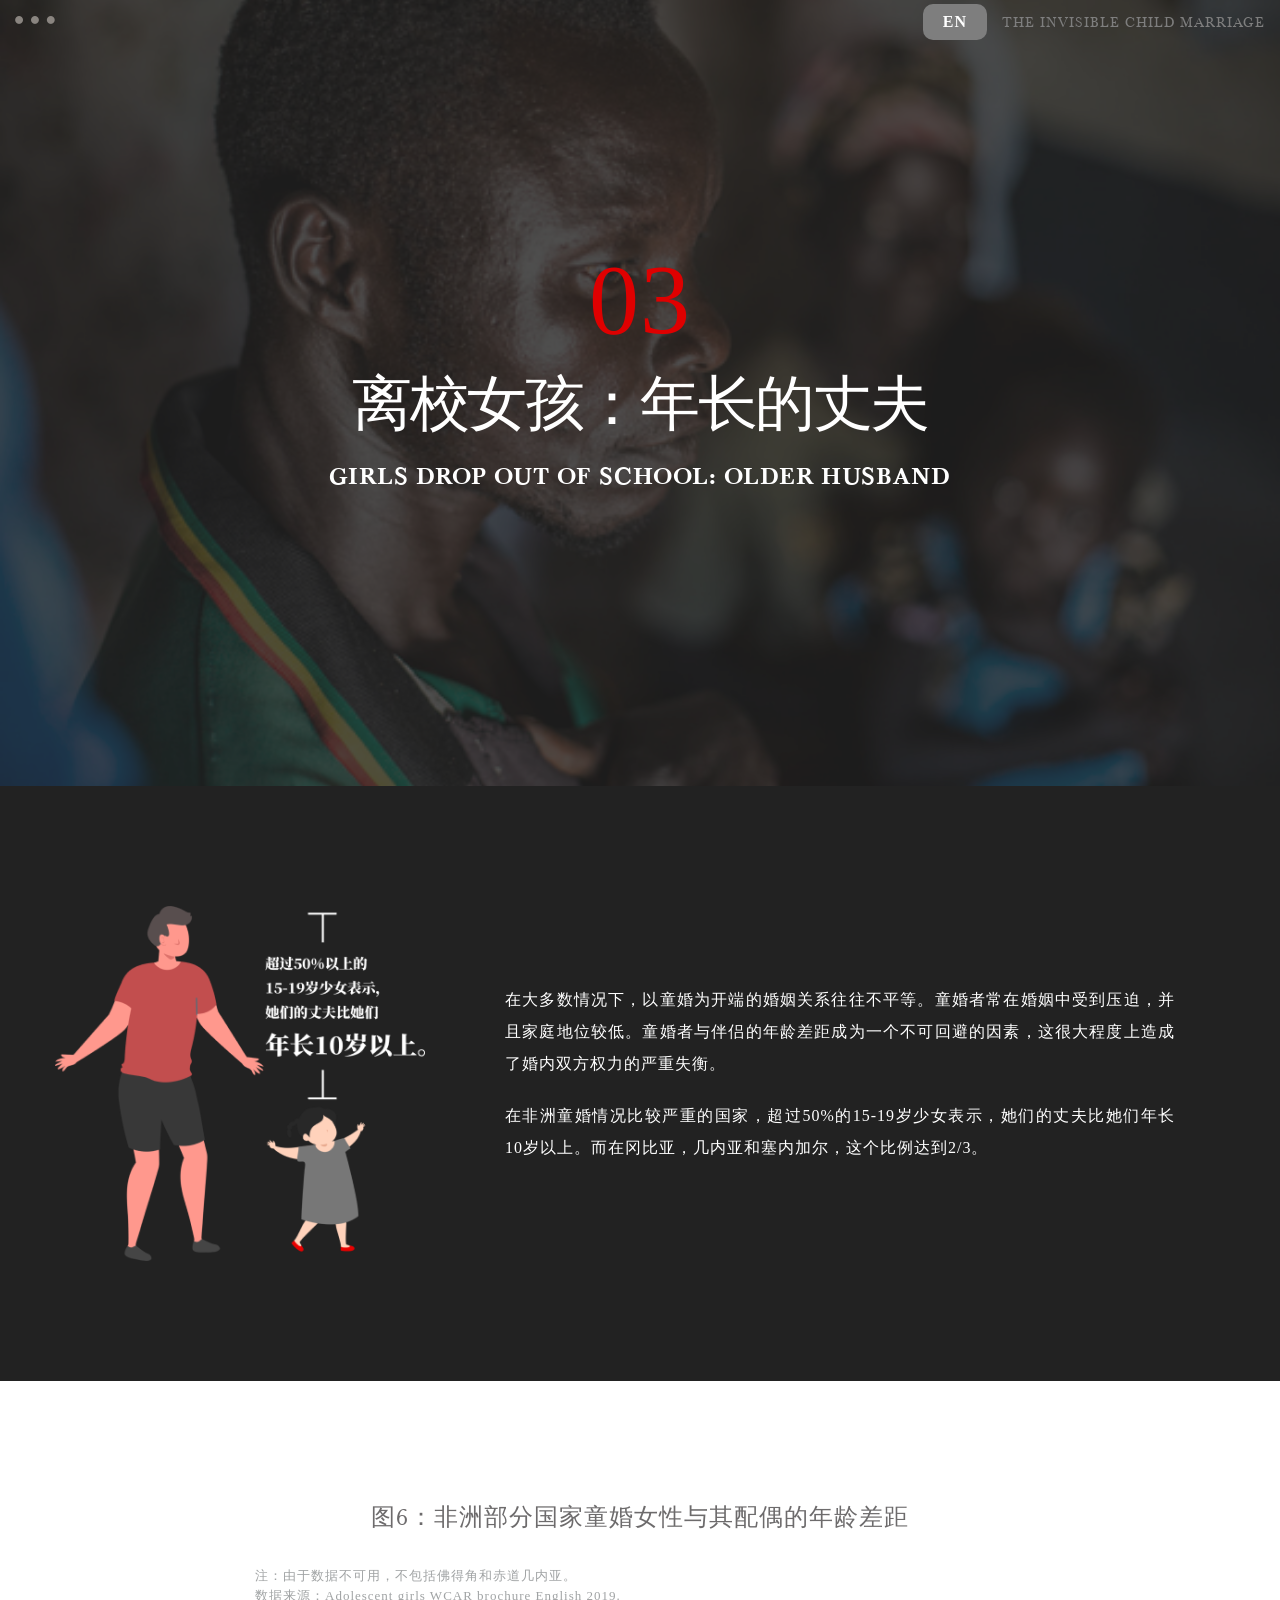
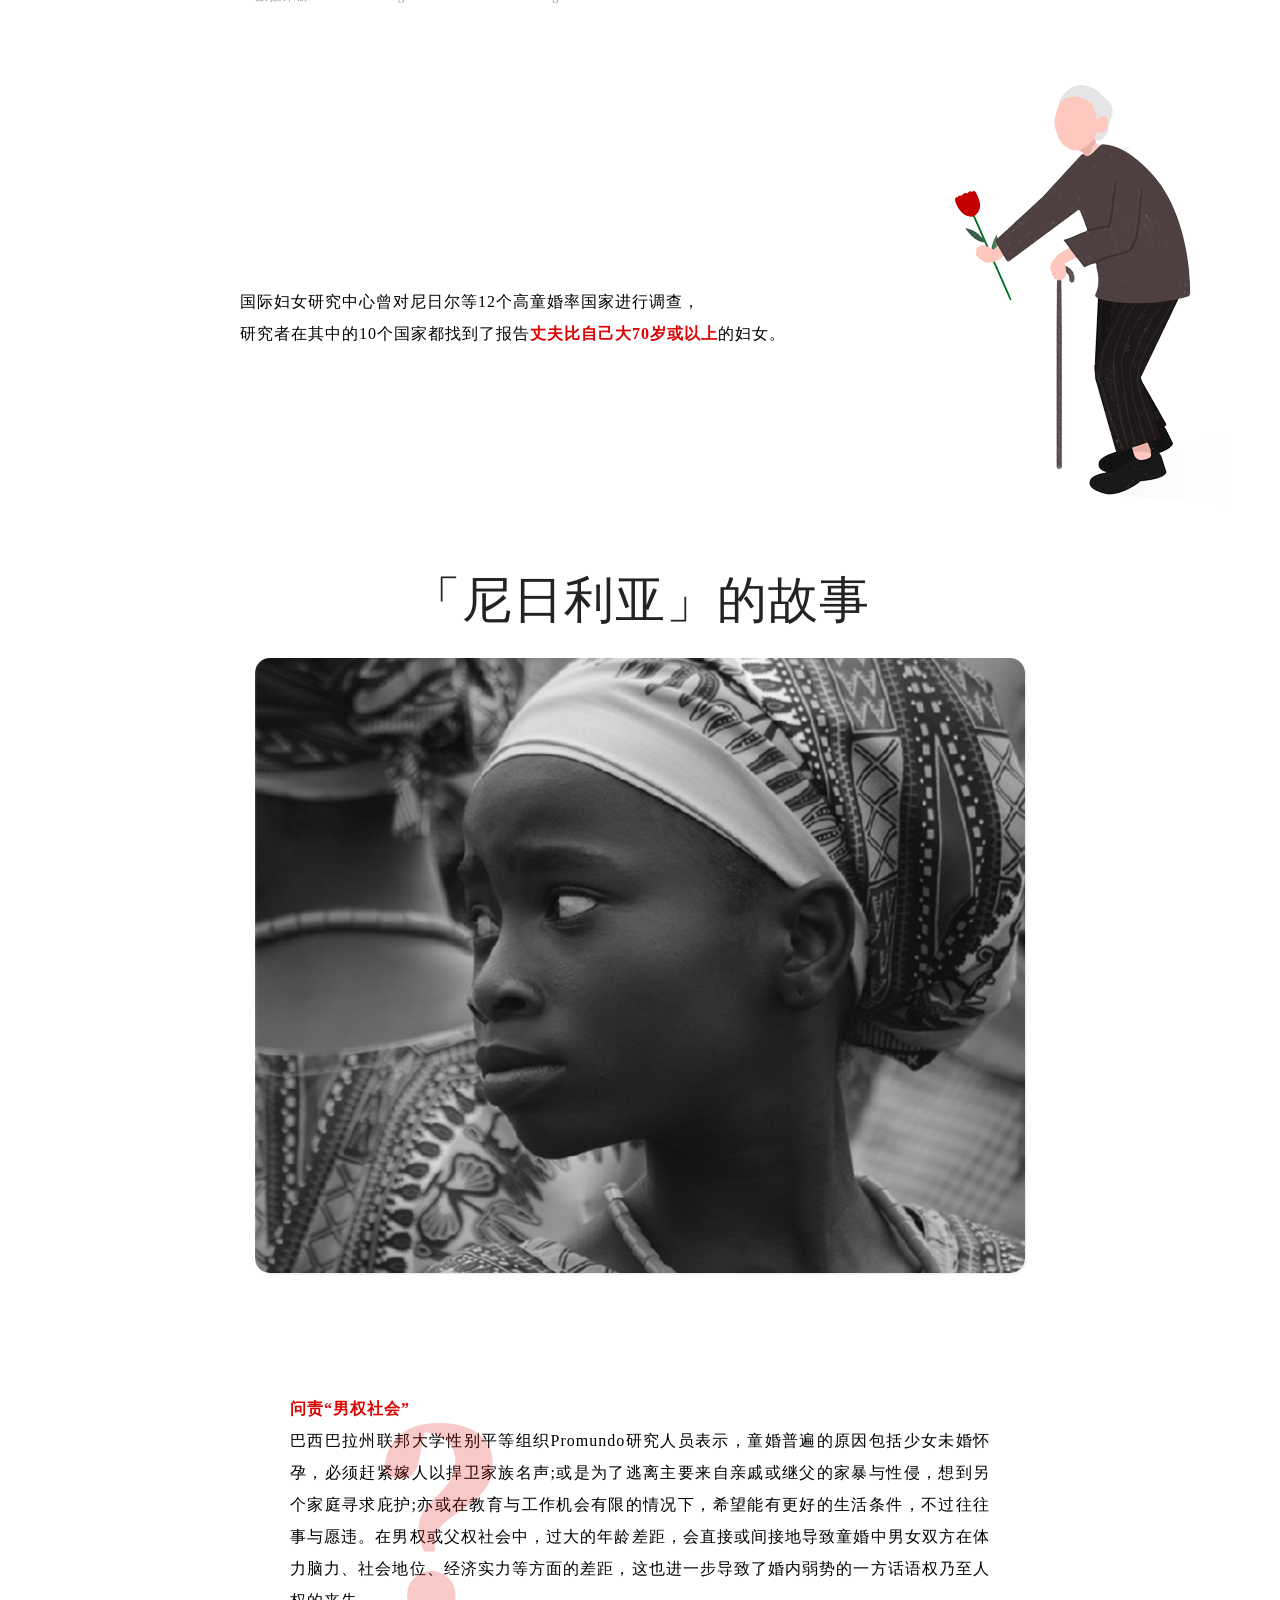
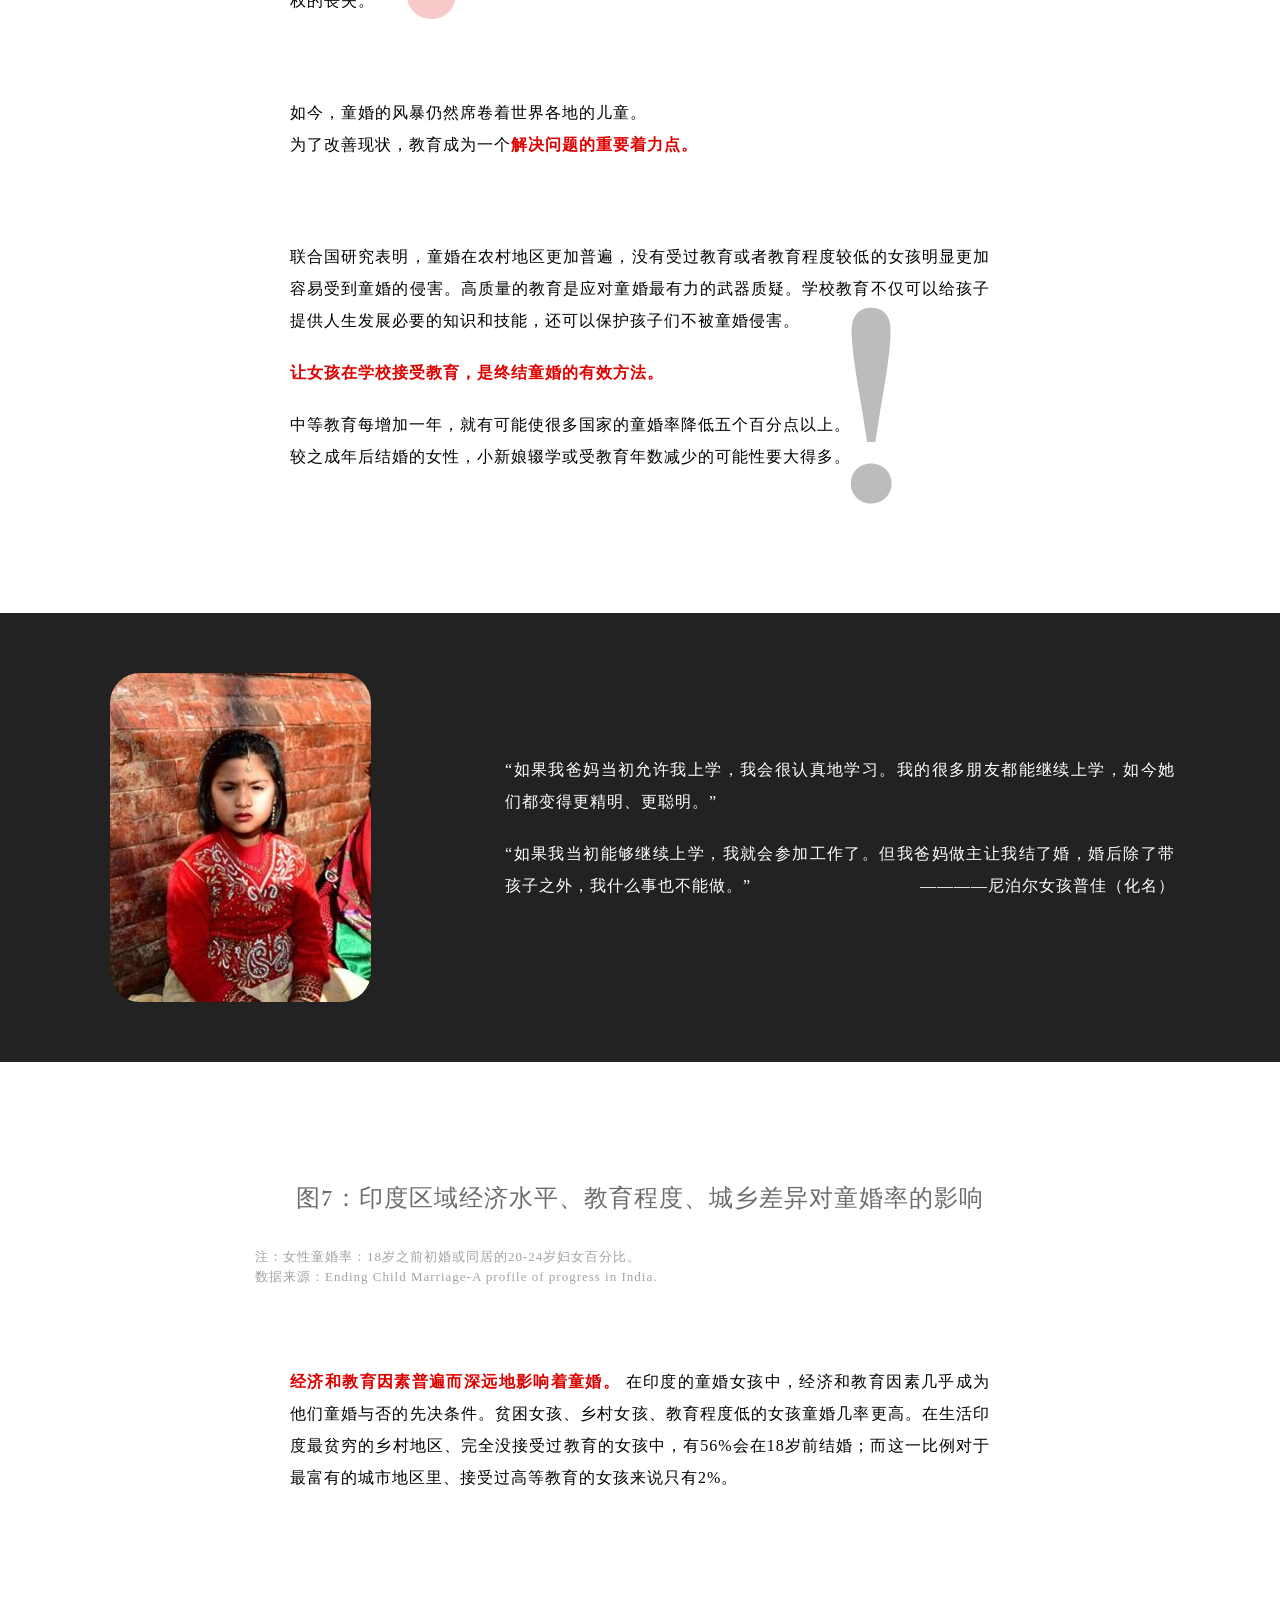
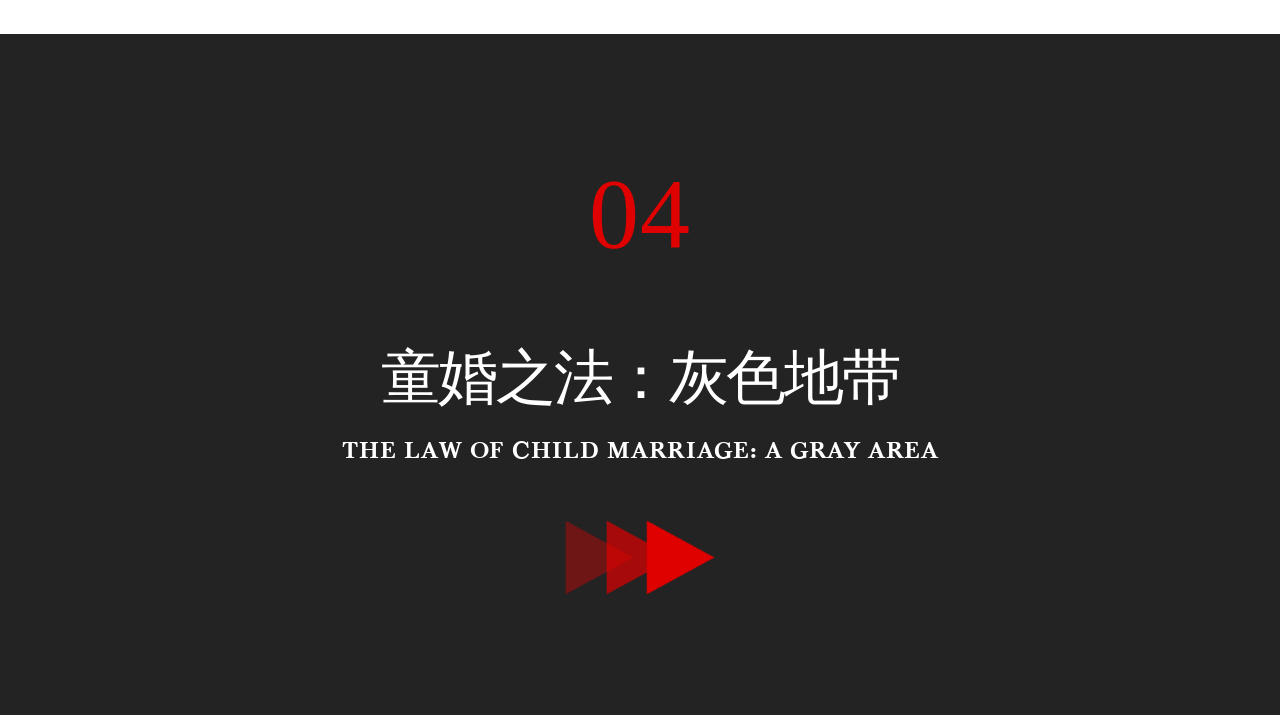
==== part-3.html @ 7987dce6 "line" ====
<!DOCTYPE html>
<html lang="en">

<head>
    <meta charset="UTF-8">
    <meta name="viewport" content="width=device-width, initial-scale=1.0">
    <title>03 离校的女孩：年长的丈夫</title>
    <!-- favicons Icons -->
    <link rel="apple-touch-icon" sizes="180x180" href="assets/images/favicons/apple-touch-icon.png">
    <link rel="icon" type="image/png" sizes="32x32" href="assets/images/favicons/favicon-32x32.png">
    <link rel="icon" type="image/png" sizes="16x16" href="assets/images/favicons/favicon-16x16.png">
    <link rel="manifest" href="assets/images/favicons/site.webmanifest">
    <meta name="description" content="Azino Charity HTML Template">

    <!-- fonts -->
    <link href="https://fonts.googleapis.com/css2?family=Jost:ital,wght@0,100;0,200;0,300;0,400;0,500;0,600;0,700;0,800;0,900;1,100;1,200;1,300;1,400;1,500;1,600;1,700;1,800;1,900&family=Libre+Baskerville:ital,wght@0,400;0,700;1,400&display=swap" rel="stylesheet">

    <link rel="stylesheet" href="assets/css/bootstrap.min.css">
    <link rel="stylesheet" href="assets/css/fontawesome-all.min.css">
    <link rel="stylesheet" href="assets/css/swiper.min.css">
    <link rel="stylesheet" href="assets/css/animate.min.css">
    <link rel="stylesheet" href="assets/css/azino-icons.css">
    <link rel="stylesheet" href="assets/css/odometer.min.css">
    <link rel="stylesheet" href="assets/css/magnific-popup.css">
    <link rel="stylesheet" href="assets/css/bootstrap-select.min.css">

    <!-- template styles -->
    <link rel="stylesheet" href="assets/css/main.css">

    <!-- 遮罩层特效 -->
    <link rel="stylesheet" type="text/css" href="assets/css/style_common.css" />
    <link rel="stylesheet" type="text/css" href="assets/css/style1.css" />
    <link href='http://fonts.googleapis.com/css?family=Oswald' rel='stylesheet' type='text/css' />

    <!-- 下拉菜单插件 -->
    <link rel="stylesheet" href="assets/css/menu.css">
    <link rel='stylesheet' href="assets/fonts/iconfont.css">
</head>



<body>

    <div class="preloader">
        <img class="preloader__image" src="assets/images/沙漏.gif" alt="" style="width: 100px;">
    </div>
    <div class="page-wrapper">
        <!-- /.main-header开始！！！！！！！！！！！！！！！！！ -->
        <header class="main-header" style="position: fixed;background-color: transparent;">
            <div class="main-header__top" style="background-color: transparent;padding: 0;">
                <div class=" container-fluid" style="display: flex; justify-content: space-between;">
                    <!-- 下拉菜单开始！！！！！！！！ -->
                    <div class="htmleaf-container ">
                        <div>
                            <a href="javascript:;" id="icon-dian"> <i class="iconfont icon-dian" style="font-size: 40px; color: #8a8580;line-height: 1; "></i></a>
                            <ul class="menu ">
                                <li>
                                    <a href="index.html " >首页：童婚之境</a>
                                </li>
                                <li class="menu-separator "></li>
                                <li>
                                    <a href="part-1.html ">01：重灾区转移</a>
                                </li>
                                <li>
                                    <a href="part-2.html ">02：男孩童婚</a>
                                </li>
                                <li>
                                    <a href="part-3.html ">03：离校女孩</a>
                                </li>
                                <li>
                                    <a href="part-4.html ">04：童婚之法</a>
                                </li>
                                <li>
                                    <a href="part-5.html ">05：新冠蔓延</a>
                                </li>
                            </ul>
                        </div>

                    </div>
                    <!-- 下拉菜单结束！！！！！！！！ -->
                    <div>
                        <a href="en/part-3EN.html"> <button class="btn123 btn123-2">EN</button></a>
                        <p style="line-height: 44px;z-index: 9999999;text-transform: uppercase;">The invisible child marriage</p>
                    </div>
                    <!-- /.main-header__social -->

                </div>


                <!-- /.container -->
            </div>
            <div class="container ">
                <div class="inner-container ">
                    <div class="row ">
                        <!-- /.col-sm-12 -->
                        <div class="col-sm-12 col-md-12 col-lg-12 col-xl-10 d-none d-md-none d-lg-none d-xl-block ">
                            <nav class="main-menu dynamic-radius ">

                                <!-- /.main-menu__list -->
                            </nav>
                            <!-- /.main-menu -->
                            <!-- /.main-header__info -->
                        </div>
                        <!-- /.col-sm-12 -->
                    </div>
                    <!-- /.row -->
                </div>
                <!-- /.inner-container -->
            </div>
            <!-- /.container -->
        </header>
        <!-- /.main-header结束！！！！！！！！！！！！！！！！ -->

        <!-- 固定导航栏开始！！！！！！！！！！！！！！！！ -->
        <!-- /.stricky-header -->
        <section class="page-header ">
            <div class="page-header__bg " style="background-image: url(assets/images/pics/pic19.jpg);background-position: 0 -100px; "></div>
            <!-- /.page-header__bg -->
            <div class="container text-center pt-20 pb-120 ">
                <h1 style="color: #df0000;text-align: center;font-size: 100px;z-index: 999;opacity: 1;">03</h1>
                <h3 style="display:inline-block;">离校女孩：年长的丈夫</h3>
                <p style="color: #fff;font-family: engTitle; text-transform: uppercase;">Girls drop out of school: older husband</p>
                <!-- /.video-card__btn-block -->
            </div>
            <!-- /.container -->
        </section>
        <!-- /.page-header -->

        <!-- oldMan开始~~~~~~~~~~~~~~~~~~~~~~~~~~~~~ -->
        <section class="oldMan dark pt-120 pb-120">
            <div class="container">
                <div class="row">
                    <div class="col-md-12 col-lg-4">
                        <img src="assets/images/组8.png" alt="" class="img-fluid">
                    </div>
                    <div class="col-lg-8 word">
                        <p>在大多数情况下，以童婚为开端的婚姻关系往往不平等。童婚者常在婚姻中受到压迫，并且家庭地位较低。童婚者与伴侣的年龄差距成为一个不可回避的因素，这很大程度上造成了婚内双方权力的严重失衡。</p>
                        <p>
                            在非洲童婚情况比较严重的国家，超过50%的15-19岁少女表示，她们的丈夫比她们年长10岁以上。而在冈比亚，几内亚和塞内加尔，这个比例达到2/3。</p>
                    </div>


                </div>
            </div>
        </section>
        <!-- oldMan结束~~~~~~~~~~~~~~~~~~~~~~~~~~~~~ -->




        <section class="oldPerson white pt-120 pb-60">
            <div class="container">
                <div class="row resourse">
                    <div class="col-lg-2"></div>
                    <div class="col-md-12 col-lg-8 juzhong">
                        <span>图6：非洲部分国家童婚女性与其配偶的年龄差距</span>
                        <div class='tableauPlaceholder' id='viz1626586757093' style='position: relative'><noscript><a href='https:&#47;&#47;981143645-wixsite-com.filesusr.com&#47;'><img alt='工作表 2 ' src='https:&#47;&#47;public.tableau.com&#47;static&#47;images&#47;12&#47;1220_16084407896800&#47;2&#47;1_rss.png' style='border: none' /></a></noscript>
                            <object class='tableauViz' style='display:none;'>
                                <param name='host_url' value='https%3A%2F%2Fpublic.tableau.com%2F' />
                                <param name='embed_code_version' value='3' />
                                <param name='site_root' value='' />
                                <param name='name' value='1220_16084407896800&#47;2' />
                                <param name='tabs' value='no' />
                                <param name='toolbar' value='yes' />
                                <param name='static_image' value='https:&#47;&#47;public.tableau.com&#47;static&#47;images&#47;12&#47;1220_16084407896800&#47;2&#47;1.png' />
                                <param name='animate_transition' value='yes' />
                                <param name='display_static_image' value='yes' />
                                <param name='display_spinner' value='yes' />
                                <param name='display_overlay' value='yes' />
                                <param name='display_count' value='yes' />
                                <param name='language' value='zh-Hans' />
                                <param name='filter' value='publish=yes' />
                                <param name='increment_view_count' value='no' />
                                </object>
                        </div>
                        <script type='text/javascript'>
                            var divElement = document.getElementById('viz1626586757093');
                            var vizElement = divElement.getElementsByTagName('object')[0];
                            vizElement.style.width = '100%';
                            vizElement.style.height = (divElement.offsetWidth * 0.77) + 'px';
                            var scriptElement = document.createElement('script');
                            scriptElement.src = 'https://public.tableau.com/javascripts/api/viz_v1.js';
                            vizElement.parentNode.insertBefore(scriptElement, vizElement);
                        </script>
                        <p>注：由于数据不可用，不包括佛得角和赤道几内亚。 <br> 数据来源：Adolescent girls WCAR brochure English 2019.</p>
                    </div>
                </div>
            </div>

            <div class="container pt-60">
                <div class="row">

                    <div class="col-md-12 col-lg-7 pt-60 word" style="padding-left:100px">
                        <p>国际妇女研究中心曾对尼日尔等12个高童婚率国家进行调查，<br> 研究者在其中的10个国家都找到了报告<span class="atte">丈夫比自己大70岁或以上</span>的妇女。</p>
                    </div>
                    <div class="col-md-12 col-lg-3">
                        <img src="assets/images/oldPerson.png" alt="">
                    </div>
                </div>
            </div>
        </section>


        <!-- story开始！！！！！！！！！！！！！！！！ -->
        <section class="story white">
            <div class="container">
                <h1 class="pb-20" style="text-align: center;font-size: 50px;">「尼日利亚」的故事</h1>
                <div class="row">
                    <div class="col-md-0 col-lg-2 ">
                    </div>
                    <div class="col-md-12 col-lg-8  pb-120">
                        <div class="view view-first img-fluid" style="border-radius: 15px;">
                            <img src="assets/images/pics/pic34.jpg" alt="" class="img-fluid" style="width: 100%;" />
                            <div class="mask" style="display: flex; flex-wrap: wrap; align-content: space-around;justify-content: center;">
                                <p class="word" style="padding: 0;text-align: justify;">上世纪末，一个北尼日利亚的9岁小女孩被她90岁的丈夫砍死了。以传统习俗之名，他将与女孩结婚，但是女孩拒绝了。她为了得到家人保护逃回家，不过年纪还小的她可能不知道：其实没有任何帮助在等待着她。她两次逃回来，却两次被父母“遣返”给她的“丈夫”。她的丈夫感到很愤怒，保证要采取一些措施来防止她再次逃跑。他拿了斧头，残忍地锯掉了女孩的四肢。女孩当然是再也不会逃跑了，她也不会活着跑掉。两天后，她离开了人世。将近20年过去了，“老夫少妻”的历史还在续写...</p>

                            </div>
                        </div>
                    </div>
                </div>
            </div>
        </section>
        <!-- story结束！！！！！！！！！！！！！！！！ -->

        <!-- why开始！！！！！！！！！！！！！！！！ -->
        <section class="why white pb-120">
            <div class="question_bg " style="background-image: url(assets/images/？.png); "></div>
            <!-- <div class="wow_bg " style="background-image: url(assets/images/！.png); "></div> -->
            <div class="container">
                <div class="word ">
                    <p> <em class="atte " style="font-style: normal;">问责“男权社会”</em><br> 巴西巴拉州联邦大学性别平等组织Promundo研究人员表示，童婚普遍的原因包括少女未婚怀孕，必须赶紧嫁人以捍卫家族名声;或是为了逃离主要来自亲戚或继父的家暴与性侵，想到另个家庭寻求庇护;亦或在教育与工作机会有限的情况下，希望能有更好的生活条件，不过往往事与愿违。在男权或父权社会中，过大的年龄差距，会直接或间接地导致童婚中男女双方在体力脑力、社会地位、经济实力等方面的差距，这也进一步导致了婚内弱势的一方话语权乃至人权的丧失。
                    </p>
                </div>
                <div class="word pt-60">
                    <p>如今，童婚的风暴仍然席卷着世界各地的儿童。<br> 为了改善现状，教育成为一个<span class="atte">解决问题的重要着力点。</span> </em>
                    </p>
                </div>
                <div class="word pt-60">
                    <p>联合国研究表明，童婚在农村地区更加普遍，没有受过教育或者教育程度较低的女孩明显更加容易受到童婚的侵害。高质量的教育是应对童婚最有力的武器质疑。学校教育不仅可以给孩子提供人生发展必要的知识和技能，还可以保护孩子们不被童婚侵害。</p>
                    <div style="position: relative;">
                        <img src="assets/images/！.png" alt="" style="position: absolute;top: -50px;left:80%;">
                    </div>
                    <p> <span class="atte">让女孩在学校接受教育，是终结童婚的有效方法。</span></p>
                    <p>中等教育每增加一年，就有可能使很多国家的童婚率降低五个百分点以上。<br> 较之成年后结婚的女性，小新娘辍学或受教育年数减少的可能性要大得多。</p>
                </div>
            </div>

        </section>
        <!-- why结束！！！！！！！！！！！！！！！！ -->

        <!-- TW开始！！！！！！！！！！！！！！！！ -->
        <section class="dark pt-60 pb-60">
            <div class="container">
                <div class="row">
                    <div class="col-md-12 col-lg-4 juzhong">
                        <img src="assets/images/pics/pic35.jpg" alt="" style="border-radius: 30px;">
                    </div>
                    <div class="col-md-12 col-lg-8 pt-30 pb-30 word" style="color: #fff;display: flex;flex-direction: column;justify-content: space-around;">
                        <p>“如果我爸妈当初允许我上学，我会很认真地学习。我的很多朋友都能继续上学，如今她们都变得更精明、更聪明。”</p>
                        <p>“如果我当初能够继续上学，我就会参加工作了。但我爸妈做主让我结了婚，婚后除了带孩子之外，我什么事也不能做。” <span style="float: right;">————尼泊尔女孩普佳（化名）</span></p>
                    </div>
                </div>

            </div>

    </div>
    </section>
    <!-- TW结束！！！！！！！！！！！！！！！！ -->

    <!-- affect开始！！！！！！！！！！！！ -->
    <section class="affect white pt-120">
        <div class="container">
            <div class="row resourse">
                <div class="col-lg-2"> </div>
                <div class="col-md-12 col-lg-8 juzhong">
                    <span>图7：印度区域经济水平、教育程度、城乡差异对童婚率的影响</span>
                    <div class='tableauPlaceholder' id='viz1626586798781' style='position: relative'><noscript><a href='https:&#47;&#47;981143645-wixsite-com.filesusr.com&#47;'><img alt='印度分经济水平、教育程度与城乡的童婚率数据来源：Child-Marriage_India_for-digital_0215注释：统计人群为在15岁和18岁前结婚或同居的20-24岁女性 ' src='https:&#47;&#47;public.tableau.com&#47;static&#47;images&#47;12&#47;1225_16088701647360&#47;1&#47;1_rss.png' style='border: none' /></a></noscript>
                        <object class='tableauViz' style='display:none;'>
                                <param name='host_url' value='https%3A%2F%2Fpublic.tableau.com%2F' />
                                <param name='embed_code_version' value='3' />
                                <param name='site_root' value='' />
                                <param name='name' value='1225_16088701647360&#47;1' />
                                <param name='tabs' value='no' />
                                <param name='toolbar' value='yes' />
                                <param name='static_image' value='https:&#47;&#47;public.tableau.com&#47;static&#47;images&#47;12&#47;1225_16088701647360&#47;1&#47;1.png' />
                                <param name='animate_transition' value='yes' />
                                <param name='display_static_image' value='yes' />
                                <param name='display_spinner' value='yes' />
                                <param name='display_overlay' value='yes' />
                                <param name='display_count' value='yes' />
                                <param name='language' value='zh-Hans' />
                                <param name='increment_view_count' value='no' />
                                </object>
                    </div>
                    <script type='text/javascript'>
                        var divElement = document.getElementById('viz1626586798781');
                        var vizElement = divElement.getElementsByTagName('object')[0];
                        vizElement.style.width = '100%';
                        vizElement.style.height = (divElement.offsetWidth * 0.75) + 'px';
                        var scriptElement = document.createElement('script');
                        scriptElement.src = 'https://public.tableau.com/javascripts/api/viz_v1.js';
                        vizElement.parentNode.insertBefore(scriptElement, vizElement);
                    </script>
                    <p>注：女性童婚率：18岁之前初婚或同居的20-24岁妇女百分比。<br> 数据来源：Ending Child Marriage-A profile of progress in India.</p>
                </div>
            </div>

            <div class="pt-60 pb-120 word ">
                <p><span class="atte">经济和教育因素普遍而深远地影响着童婚。</span> 在印度的童婚女孩中，经济和教育因素几乎成为他们童婚与否的先决条件。贫困女孩、乡村女孩、教育程度低的女孩童婚几率更高。在生活印度最贫穷的乡村地区、完全没接受过教育的女孩中，有56%会在18岁前结婚；而这一比例对于最富有的城市地区里、接受过高等教育的女孩来说只有2%。</p>
            </div>
        </div>
    </section>
    <!-- affect结束！！！！！！！！！！！！ -->
    </div>



    <!-- 小封面开始！！！！！！！！！！！！！！！ -->
    <section class="video-card ">
        <div class="video-card__bg " style="background-image: url(assets/images/pics/pic9.png); background-position: 0 0;"></div>
        <!-- /.video-card__bg -->
        <div class="container pt-120 ">
            <h1 style="color: #df0000;text-align: center;font-size: 100px;">04</h1>
        </div>
        <div class="container text-center pt-60 pb-120 ">
            <h3>童婚之法：灰色地带</h3>
            <p style="color: #fff;font-family: engTitle;text-transform: uppercase; ">The law of child marriage: a gray area</p>
            <div>
                <a href="part-4.html" :hover="color:#fff"><img src="assets/images/three.png" alt=""></a>
                <!-- /.thm-btn dynamic-radius -->

            </div>
            <!-- /.video-card__btn-block -->
        </div>
        <!-- /.container -->
    </section>
    <!-- 小封面结束！！！！！！！！！！！！！！！ -->

    <script src="assets/js/jquery-3.5.1.min.js "></script>
    <script src="assets/js/bootstrap.bundle.min.js "></script>
    <script src="assets/js/swiper.min.js "></script>
    <script src="assets/js/jquery.ajaxchimp.min.js "></script>
    <script src="assets/js/jquery.magnific-popup.min.js "></script>
    <script src="assets/js/jquery.validate.min.js "></script>
    <script src="assets/js/bootstrap-select.min.js "></script>
    <script src="assets/js/wow.js "></script>
    <script src="assets/js/odometer.min.js "></script>
    <script src="assets/js/jquery.appear.min.js "></script>

    <!-- template js -->
    <script src="assets/js/theme.js "></script>

    <!-- 下拉菜单 -->
    <script>
        $(function() {
            $(".htmleaf-container div").click(function() {
                $(this).children("ul").slideToggle();
                event.stopPropagation();
            });
            $(document).click(function() {
                $(".htmleaf-container ul").slideUp();
            });
        })
    </script>
</body>

</html>
---- assets/css/azino-icons.css ----
@font-face {
  font-family: 'azino-icon';
  src:  url('../fonts/azino-icon.eot?7icgw');
  src:  url('../fonts/azino-icon.eot?7icgw#iefix') format('embedded-opentype'),
    url('../fonts/azino-icon.ttf?7icgw') format('truetype'),
    url('../fonts/azino-icon.woff?7icgw') format('woff'),
    url('../fonts/azino-icon.svg?7icgw#azino-icon') format('svg');
  font-weight: normal;
  font-style: normal;
  font-display: block;
}

[class^="azino-icon-"], [class*=" azino-icon-"] {
  /* use !important to prevent issues with browser extensions that change fonts */
  font-family: 'azino-icon' !important;
  speak: never;
  font-style: normal;
  font-weight: normal;
  font-variant: normal;
  text-transform: none;
  line-height: 1;

  /* Better Font Rendering =========== */
  -webkit-font-smoothing: antialiased;
  -moz-osx-font-smoothing: grayscale;
}

.azino-icon-calling:before {
  content: "\e912";
}
.azino-icon-email1:before {
  content: "\e913";
}
.azino-icon-support:before {
  content: "\e90f";
}
.azino-icon-contact:before {
  content: "\e90d";
}
.azino-icon-address:before {
  content: "\e90e";
}
.azino-icon-email:before {
  content: "\e900";
}
.azino-icon-magnifying-glass:before {
  content: "\e901";
}
.azino-icon-telephone:before {
  content: "\e902";
}
.azino-icon-water-bottle:before {
  content: "\e903";
}
.azino-icon-hamburger:before {
  content: "\e904";
}
.azino-icon-reading-book:before {
  content: "\e905";
}
.azino-icon-stethoscope:before {
  content: "\e906";
}
.azino-icon-confirmation:before {
  content: "\e907";
}
.azino-icon-share:before {
  content: "\e908";
}
.azino-icon-charity:before {
  content: "\e909";
}
.azino-icon-dove:before {
  content: "\e90a";
}
.azino-icon-family:before {
  content: "\e90b";
}
.azino-icon-pin:before {
  content: "\e90c";
}
.azino-icon-pin1:before {
  content: "\e910";
}
.azino-icon-clock:before {
  content: "\e911";
}
---- assets/css/main.css ----
/*--------------------------------------------------------------
>>> TABLE OF CONTENTS:
----------------------------------------------------------------
# Utility
# Cards
# Common
# Form
# Navigations
# Mobile Nav
# Search Popup
# Main Slider
# Page Header
# Google Map
# Client Carousel
# Event
# Gallery
# Blog Details
# Blog Sidebar
# Footer
# FAQ
# Fact counter
# Cause Details
# About
# Testimonials
# Call to Action
# Donate Options
# Services
# Price
--------------------------------------------------------------*/


/*--------------------------------------------------------------
# Utility
--------------------------------------------------------------*/

video {
    width: 100%;
    /* height: 100%; */
}

.video-btn {
    position: absolute;
    width: 800px;
    /* height: 450px; */
    background: black;
    /* top: -25%; */
    left: 50%;
    transform: translateX(-50%);
    margin: auto;
    /* margin-left: -300px; */
    display: none;
    z-index: 9999999;
}

@media (max-width: 800px) {
    .video-btn {
        width: 100%;
    }
}

#shadow {
    position: absolute;
    opacity: 0.5;
    filter: alpha(opacity=50);
    bottom: 0;
    left: 0;
    right: 0;
    top: 0;
    background: black;
    z-index: 999999;
    display: none;
}

.main-header p {
    display: inline-block;
}

@media (max-width: 500px) {
    .main-header p {
        display: none;
    }
}

@media (max-width: 800px) {
    #sword {
        max-width: 100%;
    }
}

@media (max-width: 800px) {
    #distribution {
        max-width: 100%;
    }
}

@media (max-width: 800px) {
    #jianyu {
        max-width: 100%;
    }
}


/* 中英文按钮 */

button:focus {
    border: 0 none;
    outline: none;
}

.btn123 {
    border: none;
    font-family: inherit;
    font-size: 16px;
    color: inherit;
    background: none;
    cursor: pointer;
    padding: 2px 20px;
    margin-right: 10px;
    display: inline-block;
    text-transform: uppercase;
    letter-spacing: 1px;
    font-weight: 700;
    outline: none;
    position: relative;
    -webkit-transition: all 0.3s;
    -moz-transition: all 0.3s;
    transition: all 0.3s;
}

.btn123-2 {
    border-radius: 10px;
    background: #7e7e7e;
    color: #fff;
    /* box-shadow: 0 6px #ab3c3c; */
    -webkit-transition: none;
    -moz-transition: none;
    transition: none;
}


/* 中英文按钮 */


/* 英文标题字体 */


/* #end0 {
    display: flex;
}

#end1 {
    align-items: flex-end;
} */


/* 下拉菜单JQ插件 */

@font-face {
    font-family: "dian";
    src: url(../fonts/dian.svg);
}


/* 
.htmleaf-container {
    position: fixed;
    z-index: 100000000;
    right: 0;
    top: 0;
    bottom: 0;
} */

.shiba {
    font-size: 18px!important;
}

.ershi {
    font-size: 20px!important;
}

.erer {
    font-size: 22px!important;
}

.ersi {
    font-size: 24px!important;
}

.erliu {
    font-size: 26px!important;
}


/* en页面 */

.htmleaf-container a {
    color: #fff;
}


/* 中文加粗 */

@font-face {
    font-family: "zhengwenBold";
    src: url(../fonts/zhongwen.otf);
}


/* 中文正文 */

@font-face {
    font-family: "zhengwen";
    src: url(../fonts/zhengwen.ttf);
}


/* 中文标题 */

@font-face {
    font-family: "title";
    src: url(../fonts/snowblack.ttf);
}


/* 英语加粗 */

@font-face {
    font-family: "engTitle";
    src: url(../fonts/engTitle.ttf);
}


/* 英文正文 */

@font-face {
    font-family: "eng";
    src: url(../fonts/engNormal.ttf);
}

#violation {
    padding-top: 100px!important;
    padding-bottom: 100px!important;
}


/* page1 */

.resourse span {
    padding-top: 30px!important;
    padding-bottom: 30px!important;
    font-family: zhengwen!important;
    text-align: center!important;
    font-size: 24px!important;
    color: #6d6b6c!important;
    line-height: 30px;
}

.resourse p {
    line-height: 1.5!important;
    text-align: left!important;
    display: block!important;
    padding-top: 30px!important;
    /* font-family: zhengwen!important; */
    font-size: 13px!important;
    color: #a0a3a4!important;
}

.page-header .container h3 {
    margin: 0;
    color: #fff;
    letter-spacing: -0.04em;
    font-size: 60px;
    margin-bottom: 10px;
}

.page-header .container p {
    display: -webkit-box;
    display: -ms-flexbox;
    /* display: flex; */
    -webkit-box-align: center;
    -ms-flex-align: center;
    align-items: center;
    -webkit-box-pack: center;
    -ms-flex-pack: center;
    justify-content: center;
    color: #fff;
    font-family: "zhengwenBold";
    font-size: 24px;
    font-weight: 500;
    margin: 0;
    line-height: 2;
    margin-bottom: 48px;
    text-align: center;
}

@media(max-width:500px) {
    .page-header .container p {
        font-size: 16px;
        text-align: center;
    }
}

@media(max-width:500px) {
    .word {
        padding-left: 15px;
        padding-right: 15px;
    }
}

.maasa .container span {
    font-family: 'zhengwen';
    color: #df0000;
    font-size: 22px;
    font-weight: 500;
}


/* .maasa .container p {
    padding-top: 20px;
} */

.lightRed .container {
    padding-left: 0;
    padding-right: 0;
}

.lightRed .container p {
    font-size: 20px;
    color: #fff;
    text-align: center;
}

.pressure .container span {
    display: block;
    padding-bottom: 30px;
    font-size: 30px;
}


/* #PressureId {
    display: flex;
    justify-content: space-between;
} */

@media #killDanger {}


/* page2 */


/* page3 开始！！！！！！！！ */

.dark {
    background-color: #222222;
}

.white {
    background-color: #fff;
}


/* .pityBoy p {
    text-align: center;
    color: #fff;
    font-size: 20px;
} */

.my-auto p {
    color: #fff;
    /* font-size: 20px!important; */
}

.juzhong {
    text-align: center;
}

.money span {
    display: inline-block;
    padding-bottom: 10px;
    border-bottom: 2px solid black;
    font-size: 30px;
}


/* .money p {
    font-size: 20px;
} */


/* page3 结束！！！！！！！！ */


/* page4 开始！！！！！！！！ */

.oldMan p {
    color: #fff;
    font-size: 16px;
}


/* .oldPerson p {
    font-size: 20px;
} */


/* .oldPerson span {
    color: #df0000;
    font-size: 26px;
} */

.mask span {
    color: #fff;
}

.mask p {
    /* font-style: oblique!important; */
}

@media (max-width: 575px) {
    .mask p {
        font-size: 14px;
        line-height: 2;
    }
    .mask span {
        font-size: 22px;
    }
}

.why {
    position: relative;
}

.question_bg {
    position: absolute;
    top: 30px;
    left: 30%;
    right: 0;
    bottom: 0;
    opacity: 0.7;
    background-repeat: no-repeat;
}

.wow_bg {
    position: absolute;
    top: 60%;
    left: 70%;
    right: 0;
    bottom: 0;
    opacity: 0.7;
    background-repeat: no-repeat;
}


/* .why span {
    font-size: 18px;
}

.why p {
    line-height: 3;
    font-size: 18px;
}

.why em {
    font-size: 22px;
    font-style: initial;
    color: #df0000;
} */


/* page4 结束！！！！！！！！ */


/* page5开始 ！！！！！！！！ */

.UAL {
    color: #fff;
    line-height: 2;
}


/* .UAL span {
    font-size: 26px;
    color: #df0000;
} */


/* .USA p {
    line-height: 3;
} */

.concept_bg {
    position: absolute;
    top: 0;
    left: 0;
    opacity: 0.2;
    background-repeat: no-repeat;
    z-index: 999;
}

.move {
    background-color: var(--thm-black);
    position: relative;
}

.move_bg {
    position: absolute;
    top: 120px;
    left: 50%;
    transform: translateX(-210px);
    right: 0;
    bottom: 0;
    opacity: 0.2;
    background-repeat: no-repeat;
}

.move p {
    /* line-height: 3; */
    color: #fff;
}


/* .move span {
    font-size: 26px;
    color: #df0000;
} */


/* page5结束！！！！！！！！ */


/* page6开始！！！！！！！！ */

.df {
    color: #df0000;
}

ff {
    color: #fff;
}

.about-counter h3 {
    font-size: 70px!important;
}


/* .about-counter p {
    font-size: 20px!important;
    line-height: 3!important;
    margin: 0!important;
} */

.about-counter__count {
    padding-top: 20px!important;
    padding-bottom: 20px!important;
}

.people {
    position: relative;
}

.people_bg {
    overflow: hidden;
}

.people_bg img {
    float: left;
    z-index: -1;
}

.people .divp {
    position: absolute;
    left: 50%;
    top: 50%;
    transform: translate(-50%, -50%);
}

.people .divp p {
    font-size: 18px;
    color: #fff;
    z-index: 999;
}

.people .divp span {
    font-size: 24px;
    color: #fff;
    z-index: 999;
}

@media(min-width:1200px) {
    .people_bg img {
        width: 100%;
    }
    .people .divp p {
        margin-bottom: 3rem;
        line-height: 3;
    }
    .people span {
        display: block;
        /* padding-top: 3rem; */
        font-size: 24px;
        line-height: 3;
    }
}

.members {
    position: relative;
}

.members h3 {
    font-family: zhengwenBold;
    font-size: 30px!important;
    color: #fff;
}

.members p {
    font-size: 16px;
    /* font-family: zhengwen; */
    color: #868686;
}

.members::before {
    content: '';
    position: absolute;
    top: 0;
    left: 0;
    right: 0;
    bottom: 0;
    background-image: url(../images/backgrounds/footer-bg-1-1.png);
    opacity: .5;
}


/* page6结束！！！！！！！！ */

#pertwo {
    color: black!important;
}

#pertwo::before {
    content: attr();
    color: #fff!important;
}

#title0 {
    display: flex;
    justify-content: space-between;
}

.mt-20 {
    margin-top: 20px;
}

.mt-30 {
    margin-top: 30px;
}

.mt-40 {
    margin-top: 40px;
}

.mt-50 {
    margin-top: 50px;
}

.mt-60 {
    margin-top: 60px;
}

.mt-80 {
    margin-top: 80px;
}

.mt-120 {
    margin-top: 120px;
}

.mt--60 {
    margin-top: -60px;
}

.mt--120 {
    margin-top: -120px;
}

.mb-20 {
    margin-bottom: 20px;
}

.mb-30 {
    margin-bottom: 30px;
}

.mb-40 {
    margin-bottom: 40px;
}

.mb-50 {
    margin-bottom: 50px;
}

.mb-60 {
    margin-bottom: 60px;
}

.mb-80 {
    margin-bottom: 80px;
}

.mb-120 {
    margin-bottom: 120px;
}

.mb--60 {
    margin-bottom: -60px;
}

.mb--120 {
    margin-bottom: -120px;
}

.pt-20 {
    padding-top: 20px;
}

.pt-30 {
    padding-top: 30px;
}

.pt-40 {
    padding-top: 40px;
}

.pt-50 {
    padding-top: 50px;
}

.pt-60 {
    padding-top: 60px;
}

.pt-80 {
    padding-top: 80px;
}

.pt-110 {
    padding-top: 110px;
}

.pt-115 {
    padding-top: 115px;
}

.pt-120 {
    padding-top: 120px;
}

.pt-142 {
    padding-top: 142px;
}

.pb-20 {
    padding-bottom: 20px;
}

.pb-30 {
    padding-bottom: 30px;
}

.pb-40 {
    padding-bottom: 40px;
}

.pb-50 {
    padding-bottom: 50px;
}

.pb-60 {
    padding-bottom: 60px;
}

.pb-80 {
    padding-bottom: 80px;
}

.pb-90 {
    padding-bottom: 90px;
}

.pb-110 {
    padding-bottom: 110px;
}

.pb-115 {
    padding-bottom: 115px;
}

.pb-120 {
    padding-bottom: 120px;
}

.pl-5 {
    padding-left: 5px;
}

.pl-10 {
    padding-left: 10px;
}

.pl-15 {
    padding-left: 15px;
}

.pl-20 {
    padding-left: 20px;
}

.pl-30 {
    padding-left: 30px;
}

.pr-5 {
    padding-right: 5px;
}

.pr-10 {
    padding-right: 10px;
}

.pr-15 {
    padding-right: 15px;
}

.pr-20 {
    padding-right: 20px;
}

.pr-30 {
    padding-right: 30px;
}


/*--------------------------------------------------------------
# Cards
--------------------------------------------------------------*/

.gallery-card {
    position: relative;
    overflow: hidden;
    border-radius: 15px;
}

.gallery-card>img {
    width: 100%;
}

.gallery-card:hover .gallery-content {
    -webkit-transform: scale(1, 1);
    transform: scale(1, 1);
    opacity: 1;
    -webkit-transform-origin: bottom center;
    transform-origin: bottom center;
}

.gallery-content {
    position: absolute;
    top: 0;
    left: 0;
    right: 0;
    bottom: 0;
    background-color: RGBA(var(--thm-primary-rgb), 0.9);
    display: -webkit-box;
    display: -ms-flexbox;
    display: flex;
    -webkit-box-pack: center;
    -ms-flex-pack: center;
    justify-content: center;
    -webkit-box-align: center;
    -ms-flex-align: center;
    align-items: center;
    text-align: center;
    -webkit-transition: opacity 500ms ease, -webkit-transform 500ms ease;
    transition: opacity 500ms ease, -webkit-transform 500ms ease;
    transition: transform 500ms ease, opacity 500ms ease;
    transition: transform 500ms ease, opacity 500ms ease, -webkit-transform 500ms ease;
    -webkit-transform: scale(1, 0);
    transform: scale(1, 0);
    opacity: 0;
    -webkit-transform-origin: top center;
    transform-origin: top center;
}

.gallery-content>a {
    font-size: 32px;
    color: #fff;
    -webkit-transition: 500ms;
    transition: 500ms;
}

.gallery-content>a:hover {
    color: var(--thm-base);
}

.video-card {
    background-color: var(--thm-black);
    position: relative;
}

.video-card img {
    width: 150px;
    height: 75px;
    transition: width 0.5s linear 0s;
}

.video-card img:hover {
    width: 170px;
}

.video-card__bg {
    position: absolute;
    top: 0;
    left: 0;
    right: 0;
    bottom: 0;
    opacity: 0.2;
    background-repeat: no-repeat;
    background-size: cover;
    background-attachment: fixed;
}

.video-card .container {
    position: relative;
}

.video-card .container p {
    display: -webkit-box;
    display: -ms-flexbox;
    display: flex;
    -webkit-box-align: center;
    -ms-flex-align: center;
    align-items: center;
    -webkit-box-pack: center;
    -ms-flex-pack: center;
    justify-content: center;
    color: #fff;
    font-family: "zhengwenBold";
    font-size: 24px;
    font-weight: 500;
    margin: 0;
    line-height: 2;
    margin-bottom: 48px;
}

@media(max-width:500px) {
    .video-card .container p {
        font-size: 16px;
        text-align: center;
    }
}

.video-card .container p img {
    margin-right: 10px;
}

.video-card .container h3 {
    margin: 0;
    color: #fff;
    letter-spacing: -0.04em;
    font-size: 60px;
    margin-bottom: 10px;
}

@media (max-width: 575px) {
    .video-card .container h3 {
        font-size: 40px;
    }
    .video-card .container h3 br {
        display: none;
    }
}

@media (max-width: 375px) {
    .video-card .container h3 {
        font-size: 30px;
    }
}

.video-card__btn-block {
    display: -webkit-box;
    display: -ms-flexbox;
    display: flex;
    -webkit-box-align: center;
    -ms-flex-align: center;
    align-items: center;
    -webkit-box-pack: center;
    -ms-flex-pack: center;
    justify-content: center;
}

.video-card__btn {
    width: 63px;
    height: 63px;
    border-radius: 50%;
    display: -webkit-box;
    display: -ms-flexbox;
    display: flex;
    -webkit-box-align: center;
    -ms-flex-align: center;
    align-items: center;
    -webkit-box-pack: center;
    -ms-flex-pack: center;
    justify-content: center;
    text-align: center;
    font-size: 12px;
    margin-left: 30px;
    background-color: var(--thm-primary);
    color: #fff;
}

.video-card__btn:hover {
    color: var(--thm-primary);
    background-color: #fff;
}

.video-card-two {
    padding-top: 100px;
    position: relative;
    z-index: 11;
}

.video-card-two .inner-container {
    background-position: top right;
    background-repeat: no-repeat;
    background-color: #242323;
    padding-left: 20px;
    padding-top: 20px;
    padding-right: 65px;
    padding-bottom: 20px;
    position: relative;
    z-index: 11;
}

@media (max-width: 991px) {
    .video-card-two .inner-container {
        padding-top: 40px;
        padding-bottom: 30px;
        text-align: center;
        padding-right: 20px;
        border-radius: 15px !important;
    }
}

.video-card-two h3 {
    margin: 0;
    font-size: 36px;
    line-height: 50px;
    letter-spacing: -0.05em;
    font-weight: bold;
    color: #fff;
    padding-left: 22px;
    position: relative;
    left: 30px;
}

@media (max-width: 1199px) {
    .video-card-two h3 {
        left: 0;
        font-size: 30px;
        line-height: 1.5;
    }
}

@media (max-width: 991px) {
    .video-card-two h3 {
        margin-top: 20px;
        margin-bottom: 20px;
        padding-left: 0;
    }
}

.video-card-two p {
    padding-left: 20px!important;
    font-size: 16px;
    line-height: 34px;
    font-weight: 100!important;
    color: #fff;
}

@media (max-width: 1199px) {
    .video-card-two p {
        padding-left: 0;
    }
}

.video-card-two__box {
    display: inline-block;
    position: relative;
}

@media (max-width: 991px) {
    .video-card-two__box {
        width: 251px;
        height: 251px;
        margin-left: auto;
        display: block;
        margin-right: auto;
    }
}

.video-card-two__box>img {
    border-radius: 50%;
}

@media (max-width: 1199px) {
    .video-card-two__box>img {
        max-width: 100%;
    }
}

.video-card-two__box-btn {
    width: 56px;
    height: 56px;
    background-color: var(--thm-base);
    color: #fff;
    display: -webkit-box;
    display: -ms-flexbox;
    display: flex;
    -webkit-box-align: center;
    -ms-flex-align: center;
    align-items: center;
    font-size: 12px;
    -webkit-box-pack: center;
    -ms-flex-pack: center;
    justify-content: center;
    -webkit-transition: 500ms ease;
    transition: 500ms ease;
    border-radius: 50%;
    position: absolute;
    top: 50%;
    right: 0;
    -webkit-transform: translateY(-50%) translateX(50%);
    transform: translateY(-50%) translateX(50%);
}

.video-card-two__box-btn:hover {
    color: #df0000;
    background-color: #fff;
}

@media (max-width: 575px) {
    .video-card-two__box-btn {
        top: 50%;
        right: auto;
        left: 50%;
        -webkit-transform: translateY(-50%) translateX(-50%);
        transform: translateY(-50%) translateX(-50%);
    }
}

.contact-card {
    border-top-left-radius: 220.5px;
    border-top-right-radius: 220.5px;
    background-repeat: no-repeat;
    width: 100%;
    background-position: top right;
    min-height: 442px;
}

.contact-card i {
    width: 164px;
    height: 164px;
    border-radius: 50%;
    display: -webkit-box;
    display: -ms-flexbox;
    display: flex;
    -webkit-box-align: center;
    -ms-flex-align: center;
    align-items: center;
    -webkit-box-pack: center;
    -ms-flex-pack: center;
    justify-content: center;
    text-align: center;
    color: var(--thm-black);
    font-size: 64px;
    background-color: #fff;
    border-radius: 50%;
    margin-left: auto;
    margin-right: auto;
}

.contact-card h3 {
    color: #fff;
    font-size: 18px;
    margin: 0;
    font-weight: bold;
    line-height: 1;
    margin-top: 20px;
    margin-bottom: 25px;
}

@media (min-width: 481px) {
    .contact-card h3 {
        font-size: 22px;
    }
}

.contact-card p {
    font-size: 18px;
    font-weight: 500;
    color: #ffffff;
    margin: 0;
}

.contact-card p a {
    color: inherit;
    -webkit-transition: 500ms;
    transition: 500ms;
}

.contact-card p a:hover {
    color: var(--thm-black);
}

.event-card {
    -webkit-box-shadow: 0px 10px 60px 0px RGBA(0, 0, 0, 0.05);
    box-shadow: 0px 10px 60px 0px RGBA(0, 0, 0, 0.05);
    border-radius: 15px;
    border: 1px solid transparent;
    -webkit-transition: 500ms;
    transition: 500ms;
    background-color: #fff;
}

.event-card:hover {
    border-color: #e4e4e4;
    -webkit-box-shadow: 0px 10px 60px 0px RGBA(0, 0, 0, 0.1);
    box-shadow: 0px 10px 60px 0px RGBA(0, 0, 0, 0.1);
}

.event-card:hover .event-card-inner::before {
    opacity: 1;
    -webkit-filter: grayscale(0);
    filter: grayscale(0);
}

.event-card-inner {
    padding: 25px;
    display: -webkit-box;
    display: -ms-flexbox;
    display: flex;
    -webkit-box-orient: vertical;
    -webkit-box-direction: normal;
    -ms-flex-direction: column;
    flex-direction: column;
    -webkit-box-align: start;
    -ms-flex-align: start;
    align-items: flex-start;
    overflow: hidden;
    position: relative;
}

@media (min-width: 1200px) {
    .event-card-inner {
        -webkit-box-orient: horizontal;
        -webkit-box-direction: normal;
        -ms-flex-direction: row;
        flex-direction: row;
        -webkit-box-align: center;
        -ms-flex-align: center;
        align-items: center;
    }
}

.event-card-inner::before {
    content: "";
    width: 295px;
    height: 291px;
    background-image: url(../images/shapes/event-line-1-1.png);
    position: absolute;
    top: 0;
    right: 0;
    -webkit-transform: translate(55%, -40%);
    transform: translate(55%, -40%);
    -webkit-filter: grayscale(100%);
    filter: grayscale(100%);
    opacity: 0.3;
    -webkit-transition: 500ms;
    transition: 500ms;
}

@media (min-width: 575px) {
    .event-card-inner {
        padding: 40px;
    }
}

.event-card-image-inner {
    position: relative;
    margin-bottom: 30px;
    border-radius: 50%;
    background-color: var(--thm-black);
}

@media (min-width: 1200px) {
    .event-card-image-inner {
        margin-bottom: 0;
        margin-right: 55px;
    }
}

.event-card-image-inner span {
    width: 50px;
    height: 50px;
    display: -webkit-box;
    display: -ms-flexbox;
    display: flex;
    -webkit-box-pack: center;
    -ms-flex-pack: center;
    justify-content: center;
    -webkit-box-align: center;
    -ms-flex-align: center;
    align-items: center;
    text-align: center;
    background-color: var(--thm-base);
    border-radius: 50%;
    font-size: 12px;
    font-weight: bold;
    line-height: 1;
    color: #fff;
    padding-left: 10px;
    padding-right: 10px;
    position: absolute;
    top: 50%;
    right: 0;
    -webkit-transform: translateY(-50%) translateX(50%);
    transform: translateY(-50%) translateX(50%);
}

.event-card-image-inner>img {
    border-radius: 50%;
    -webkit-transition: all 500ms ease;
    transition: all 500ms ease;
}

.event-card:hover .event-card-image-inner>img {
    opacity: 0.5;
}

.event-card-list {
    margin: 0;
    padding: 0;
    margin-top: 5px;
    list-style-type: none;
}

.event-card-list li {
    position: relative;
    padding-left: 30px;
    font-size: 16px;
}

.event-card-list li strong {
    font-weight: 500;
    color: var(--thm-black);
}

.event-card-list li>i {
    font-size: 16px;
    color: var(--thm-secondary);
    position: absolute;
    top: 50%;
    left: 0;
    -webkit-transform: translateY(-50%);
    transform: translateY(-50%);
}

.event-card-content {
    position: relative;
}

.event-card-content h3 {
    font-size: 20px;
    color: var(--thm-black);
    font-weight: bold;
    margin: 0;
    letter-spacing: -0.04em;
}

@media (min-width: 481px) {
    .event-card-content h3 {
        font-size: 24px;
    }
}

.event-card-content h3 a {
    color: inherit;
    -webkit-transition: 500ms;
    transition: 500ms;
}

.event-card-content h3 a:hover {
    color: var(--thm-primary);
}

.team-3-col {
    display: -ms-grid;
    display: grid;
    -ms-grid-columns: 1fr;
    grid-template-columns: 1fr;
    grid-gap: 30px;
}

@media (min-width: 576px) {
    .team-3-col {
        -ms-grid-columns: 1fr 1fr;
        grid-template-columns: 1fr 1fr;
    }
}

@media (min-width: 992px) {
    .team-3-col {
        -ms-grid-columns: 1fr 1fr 1fr;
        grid-template-columns: 1fr 1fr 1fr;
    }
}

.team-4-col {
    display: -ms-grid;
    display: grid;
    -ms-grid-columns: 1fr;
    grid-template-columns: 1fr;
    grid-gap: 30px;
}

@media (min-width: 576px) {
    .team-4-col {
        -ms-grid-columns: 1fr 1fr;
        grid-template-columns: 1fr 1fr;
    }
}

@media (min-width: 1200px) {
    .team-4-col {
        -ms-grid-columns: 1fr 1fr 1fr 1fr;
        grid-template-columns: 1fr 1fr 1fr 1fr;
    }
}

.team-card {
    position: relative;
}

.team-card:hover .team-card__social {
    opacity: 1;
    visibility: visible;
}

.team-card__image {
    border-top-left-radius: 185px;
    border-top-right-radius: 185px;
    overflow: hidden;
}

.team-card__image>img {
    width: 100%;
}

.team-card__social {
    display: -webkit-box;
    display: -ms-flexbox;
    display: flex;
    -webkit-box-align: center;
    -ms-flex-align: center;
    align-items: center;
    -webkit-box-pack: center;
    -ms-flex-pack: center;
    justify-content: center;
    position: absolute;
    top: 0;
    left: 0;
    width: 100%;
    opacity: 0;
    visibility: hidden;
    -webkit-transition: 500ms ease;
    transition: 500ms ease;
}

.team-card__social a {
    border-radius: 50%;
    width: 40px;
    height: 40px;
    background-color: var(--thm-secondary);
    color: #fff;
    display: -webkit-box;
    display: -ms-flexbox;
    display: flex;
    -webkit-box-align: center;
    -ms-flex-align: center;
    align-items: center;
    -webkit-box-pack: center;
    -ms-flex-pack: center;
    justify-content: center;
    text-align: center;
    font-size: 14px;
    -webkit-transition: 500ms ease;
    transition: 500ms ease;
}

.team-card__social a+a {
    margin-left: 10px;
}

.team-card__social a:hover {
    background-color: #fff;
    color: var(--thm-secondary);
}

.team-card__social a:nth-child(2) {
    -webkit-transform: translateY(-50%);
    transform: translateY(-50%);
    background-color: var(--thm-special);
    color: #fff;
}

.team-card__social a:nth-child(2):hover {
    color: var(--thm-special);
    background-color: #fff;
}

.team-card__social a:nth-child(3) {
    -webkit-transform: translateY(-50%);
    transform: translateY(-50%);
    background-color: var(--thm-base);
    color: #fff;
}

.team-card__social a:nth-child(3):hover {
    color: var(--thm-base);
    background-color: #fff;
}

.team-card__social a:nth-child(4) {
    background-color: var(--thm-primary);
    color: #fff;
}

.team-card__social a:nth-child(4):hover {
    color: var(--thm-primary);
    background-color: #fff;
}

.team-card__content {
    background-color: var(--thm-secondary);
    margin-left: 25px;
    margin-right: 25px;
    padding-top: 30px;
    padding-bottom: 30px;
    margin-top: -50px;
    position: relative;
    z-index: 10;
    border-radius: 15px;
}

.team-card__content h3 {
    margin: 0;
    color: #fff;
    font-size: 18px;
    font-weight: 700;
    line-height: 1;
    margin-bottom: 6px;
}

.team-card__content p {
    margin: 0;
    line-height: 1;
    font-size: 16px;
    font-weight: 500;
    color: #fff;
}

.content-bg-1 .team-card__content {
    background-color: var(--thm-secondary);
}

.content-bg-2 .team-card__content {
    background-color: var(--thm-base);
}

.content-bg-3 .team-card__content {
    background-color: var(--thm-primary);
}

.content-bg-4 .team-card__content {
    background-color: var(--thm-special);
}

.content-bg-5 .team-card__content {
    background-color: #4bb2ed;
}

.content-bg-6 .team-card__content {
    background-color: #c94bed;
}

.team-4-col .team-card__content {
    margin-left: 15px;
    margin-right: 15px;
    margin-top: -20px;
}

.team-about {
    background-repeat: no-repeat;
    background-position: center center;
}

.team-about__top {
    margin-bottom: 50px;
}

.team-about__top .block-title {
    margin-bottom: 0;
}

.team-about__top-text {
    margin: 0;
    font-size: 18px;
    line-height: 34px;
    font-weight: 500;
    margin-top: 25px;
}

@media (min-width: 992px) {
    .team-about__top-text {
        padding-right: 40px;
        margin-top: 0;
    }
}

.causes-col__3 {
    display: -ms-grid;
    display: grid;
    -ms-grid-columns: 1fr;
    grid-template-columns: 1fr;
    grid-gap: 30px;
}

@media (min-width: 768px) {
    .causes-col__3 {
        -ms-grid-columns: 1fr 1fr;
        grid-template-columns: 1fr 1fr;
    }
}

@media (min-width: 1200px) {
    .causes-col__3 {
        -ms-grid-columns: 1fr 1fr 1fr;
        grid-template-columns: 1fr 1fr 1fr;
    }
}

.cause-card {
    -webkit-box-shadow: 0px 10px 60px 0px rgba(0, 0, 0, 0.05);
    box-shadow: 0px 10px 60px 0px rgba(0, 0, 0, 0.05);
    -webkit-transition: all 500ms ease;
    transition: all 500ms ease;
    border-radius: 15px;
}

.cause-card:hover {
    -webkit-box-shadow: 0px 10px 60px 0px rgba(0, 0, 0, 0.1);
    box-shadow: 0px 10px 60px 0px rgba(0, 0, 0, 0.1);
}

.cause-card__inner {
    overflow: hidden;
    border-radius: 15px;
    background-color: #fff;
    -webkit-transition: all 500ms ease;
    transition: all 500ms ease;
}

.cause-card__image {
    overflow: hidden;
    background-color: var(--thm-black);
}

.cause-card__image>img {
    width: 100%;
    -webkit-transform: scale(1);
    transform: scale(1);
    -webkit-transition: opacity 500ms ease, -webkit-transform 500ms ease;
    transition: opacity 500ms ease, -webkit-transform 500ms ease;
    transition: transform 500ms ease, opacity 500ms ease;
    transition: transform 500ms ease, opacity 500ms ease, -webkit-transform 500ms ease;
}

.cause-card:hover .cause-card__image>img {
    opacity: 0.5;
    -webkit-transform: scale(1.05);
    transform: scale(1.05);
}

.cause-card__content {
    padding-left: 25px;
    padding-right: 25px;
    padding-bottom: 25px;
    padding-top: 66px;
    border-left: 1px solid #fff;
    border-right: 1px solid #fff;
    border-bottom: 1px solid #fff;
    -webkit-transition: all 500ms ease;
    transition: all 500ms ease;
    border-bottom-right-radius: 15px;
    border-bottom-left-radius: 15px;
}

@media (min-width: 768px) {
    .cause-card__content {
        padding-left: 40px;
        padding-right: 40px;
        padding-bottom: 40px;
    }
}

.cause-card__content h3 {
    margin: 0;
    color: var(--thm-black);
    font-size: 20px;
    font-weight: bold;
    line-height: 1.416;
}

@media (min-width: 768px) {
    .cause-card__content h3 {
        font-size: 24px;
    }
}

.cause-card__content h3 a {
    color: inherit;
    -webkit-transition: 500ms ease;
    transition: 500ms ease;
}

.cause-card__content h3 a:hover {
    color: var(--thm-secondary);
}

.cause-card__content p {
    margin: 0;
    margin-top: 30px;
    color: #7e7e7e;
    margin-bottom: 20px;
}

.cause-card__content .thm-btn {
    padding: 12.5px 24px;
}

.cause-card__content .thm-btn:hover {
    background-color: var(--thm-black);
    color: #fff;
}

.cause-card:hover .cause-card__content {
    border-color: #e4e4e4;
}

.cause-card__bottom {
    display: -webkit-box;
    display: -ms-flexbox;
    display: flex;
    -webkit-box-align: center;
    -ms-flex-align: center;
    align-items: center;
}

.cause-card__share {
    width: 53px;
    height: 53px;
    background-color: #f1f1f1;
    display: -webkit-box;
    display: -ms-flexbox;
    display: flex;
    -webkit-box-pack: center;
    -ms-flex-pack: center;
    justify-content: center;
    -webkit-box-align: center;
    -ms-flex-align: center;
    align-items: center;
    text-align: center;
    -webkit-transition: 500ms;
    transition: 500ms;
    border-radius: 50%;
    margin-left: 20px;
}

.cause-card__share>i {
    color: #7e7e7e;
    font-size: 20px;
    -webkit-transition: 500ms;
    transition: 500ms;
}

.cause-card__share:hover {
    background-color: var(--thm-black);
}

.cause-card__share:hover>i {
    color: #fff;
}

.cause-card__goals {
    display: -webkit-box;
    display: -ms-flexbox;
    display: flex;
    -webkit-box-pack: justify;
    -ms-flex-pack: justify;
    justify-content: space-between;
    -webkit-box-align: center;
    -ms-flex-align: center;
    align-items: center;
    border-bottom: 1px solid #e4e4e4;
    padding-bottom: 30px;
    margin-bottom: 23px;
}

.cause-card__goals>p {
    margin: 0;
    line-height: 1;
    font-size: 14px;
    color: #7e7e7e;
}

.cause-card__goals>p strong {
    font-weight: 400;
    color: var(--thm-black);
}

.cause-card__progress {
    width: 100%;
    height: 9px;
    position: relative;
    background-color: #f1f1f1;
    border-radius: 5px;
    margin-bottom: 15px;
}

.cause-card__progress>span {
    border-radius: 5px;
    background-color: var(--thm-primary);
    height: 100%;
    position: absolute;
    left: 0;
    top: 0;
}

.cause-card__progress>span>b {
    border-radius: 5px;
    background-color: inherit;
    bottom: 100%;
    left: 100%;
    position: absolute;
    font-size: 12px;
    font-weight: 500;
    color: #fff;
    padding-left: 11px;
    padding-right: 11px;
    line-height: 25px;
    margin-bottom: 10px;
    border-bottom-left-radius: 0;
}

.cause-card__progress>span>b i {
    font-style: normal;
}

.cause-card__progress>span>b::after {
    content: "";
    position: absolute;
    left: 0;
    top: 100%;
    margin-top: -3px;
    border: 5px solid transparent;
    border-top: 5px solid var(--thm-primary);
    border-left: 5px solid var(--thm-primary);
}

.cardProgress {
    -webkit-animation-name: cardProgress;
    animation-name: cardProgress;
    -webkit-transform-origin: left center;
    transform-origin: left center;
}

@-webkit-keyframes cardProgress {
    0% {
        -webkit-transform: scale(0, 1);
        transform: scale(0, 1);
    }
    100% {
        -webkit-transform: scale(1, 1);
        transform: scale(1, 1);
    }
}

@keyframes cardProgress {
    0% {
        -webkit-transform: scale(0, 1);
        transform: scale(0, 1);
    }
    100% {
        -webkit-transform: scale(1, 1);
        transform: scale(1, 1);
    }
}

.swiper-slide:nth-child(1) .cause-card .cause-card__progress>span,
.cause-card:nth-child(1) .cause-card__progress>span {
    background-color: var(--thm-secondary);
}

.swiper-slide:nth-child(1) .cause-card .cause-card__progress>span>b::after,
.cause-card:nth-child(1) .cause-card__progress>span>b::after {
    border-top-color: var(--thm-secondary);
    border-left-color: var(--thm-secondary);
}

.swiper-slide:nth-child(2) .cause-card .cause-card__progress>span,
.cause-card:nth-child(2) .cause-card__progress>span {
    background-color: var(--thm-primary);
}

.swiper-slide:nth-child(2) .cause-card .cause-card__progress>span>b::after,
.cause-card:nth-child(2) .cause-card__progress>span>b::after {
    border-top-color: var(--thm-primary);
    border-left-color: var(--thm-primary);
}

.swiper-slide:nth-child(3) .cause-card .cause-card__progress>span,
.cause-card:nth-child(3) .cause-card__progress>span {
    background-color: var(--thm-special);
}

.swiper-slide:nth-child(3) .cause-card .cause-card__progress>span>b::after,
.cause-card:nth-child(3) .cause-card__progress>span>b::after {
    border-top-color: var(--thm-special);
    border-left-color: var(--thm-special);
}

.swiper-slide:nth-child(4) .cause-card .cause-card__progress>span,
.cause-card:nth-child(4) .cause-card__progress>span {
    background-color: #4bb2ed;
}

.swiper-slide:nth-child(4) .cause-card .cause-card__progress>span>b::after,
.cause-card:nth-child(4) .cause-card__progress>span>b::after {
    border-top-color: #4bb2ed;
    border-left-color: #4bb2ed;
}

.swiper-slide:nth-child(5) .cause-card .cause-card__progress>span,
.cause-card:nth-child(5) .cause-card__progress>span {
    background-color: #c94bed;
}

.swiper-slide:nth-child(5) .cause-card .cause-card__progress>span>b::after,
.cause-card:nth-child(5) .cause-card__progress>span>b::after {
    border-top-color: #c94bed;
    border-left-color: #c94bed;
}

.swiper-slide:nth-child(6) .cause-card .cause-card__progress>span,
.cause-card:nth-child(6) .cause-card__progress>span {
    background-color: #ff7916;
}

.swiper-slide:nth-child(6) .cause-card .cause-card__progress>span>b::after,
.cause-card:nth-child(6) .cause-card__progress>span>b::after {
    border-top-color: #ff7916;
    border-left-color: #ff7916;
}

.causes-home .block-title {
    margin-bottom: 0;
}

.causes-page .swiper-container {
    overflow: visible;
}

@media (max-width: 1199px) {
    .causes-page .swiper-container {
        overflow: hidden;
    }
}

.featured-cause .inner-container {
    background-repeat: no-repeat;
    background-position: top right;
    background-image: url(../images/shapes/featured-cause-bg-1-1.png);
    border-radius: 15px;
    padding-right: 60px;
    overflow: hidden;
}

@media (max-width: 991px) {
    .featured-cause .inner-container {
        padding-left: 30px;
        padding-right: 30px;
    }
}

@media (max-width: 575px) {
    .featured-cause .inner-container {
        padding-left: 0;
        padding-right: 0;
    }
}

@media (max-width: 991px) {
    .featured-cause .inner-container img {
        display: none;
    }
}

@media (max-width: 575px) {
    .featured-cause .inner-container img {
        display: block;
        width: 100%;
    }
}

.featured-cause .my-auto {
    width: 100%;
    padding-left: 20px;
}

@media (max-width: 991px) {
    .featured-cause .my-auto {
        padding-top: 40px;
        padding-bottom: 40px;
        padding-left: 0;
    }
}

@media (max-width: 575px) {
    .featured-cause .my-auto {
        padding-left: 30px;
        padding-right: 30px;
    }
}

.featured-cause h3 {
    margin: 0;
    font-weight: 700;
    color: #fff;
    font-size: 30px;
    letter-spacing: -0.04em;
}


/* .featured-cause p {
    margin: 0;
    font-size: 22px;
    font-weight: 400;
    color: #fff;
    margin-top: 5px;
    letter-spacing: 1.5px;
} */

.featured-cause .cause-card__top {
    margin-top: 45px;
}

@media (max-width: 1199px) {
    .featured-cause .cause-card__top {
        margin-top: 24px;
    }
}

.featured-cause .cause-card__progress {
    height: 15px;
    border-radius: 7.5px;
    background-color: #fff;
}

.featured-cause .cause-card__progress>span {
    background-color: var(--thm-base);
}

.featured-cause .cause-card__progress>span>b::after {
    border-top-color: var(--thm-base);
    border-left-color: var(--thm-base);
}

.featured-cause .cause-card__goals {
    border-bottom: 0;
    padding-bottom: 0;
    margin-bottom: 0;
}

.featured-cause .cause-card__goals p {
    font-size: 16px;
    color: #fff;
    padding-top: 10px;
}

.featured-cause .cause-card__goals p strong {
    color: #fff;
    font-weight: 400;
}

.news-3-col {
    display: -ms-grid;
    display: grid;
    -ms-grid-columns: 1fr;
    grid-template-columns: 1fr;
    grid-gap: 30px;
}

@media (min-width: 768px) {
    .news-3-col {
        -ms-grid-columns: 1fr 1fr;
        grid-template-columns: 1fr 1fr;
    }
}

@media (min-width: 1200px) {
    .news-3-col {
        -ms-grid-columns: 1fr 1fr 1fr;
        grid-template-columns: 1fr 1fr 1fr;
    }
}

.blog-card {
    -webkit-transition: all 500ms ease;
    transition: all 500ms ease;
    border-radius: 15px;
}

.blog-card__inner {
    overflow: hidden;
    border-radius: 15px;
}

.blog-card__image {
    overflow: hidden;
    position: relative;
    border-top-left-radius: 15px;
    border-top-right-radius: 15px;
    background-color: var(--thm-black);
}

.blog-card__image>img {
    opacity: 1;
    -webkit-transform: scale(1);
    transform: scale(1);
    width: 100%;
    -webkit-transition: opacity 500ms ease, -webkit-transform 500ms ease;
    transition: opacity 500ms ease, -webkit-transform 500ms ease;
    transition: transform 500ms ease, opacity 500ms ease;
    transition: transform 500ms ease, opacity 500ms ease, -webkit-transform 500ms ease;
}

.blog-card:hover {
    -webkit-box-shadow: 0px 10px 60px 0px rgba(0, 0, 0, 0.1);
    box-shadow: 0px 10px 60px 0px rgba(0, 0, 0, 0.1);
}

.blog-card:hover .blog-card__image>img {
    opacity: 0.6;
    -webkit-transform: scale(1.05);
    transform: scale(1.05);
}

.blog-card__date {
    width: 78px;
    height: 70px;
    background-color: var(--thm-primary);
    position: absolute;
    bottom: 0;
    right: 20px;
    color: #fff;
    font-size: 16px;
    line-height: 20px;
    display: -webkit-box;
    display: -ms-flexbox;
    display: flex;
    -webkit-box-pack: center;
    -ms-flex-pack: center;
    justify-content: center;
    -webkit-box-align: center;
    -ms-flex-align: center;
    align-items: center;
    text-align: center;
    border-top-left-radius: 39px;
    border-top-right-radius: 39px;
    font-weight: 600;
    padding-left: 20px;
    padding-right: 20px;
}

.blog-card__content {
    border: 1px solid #fff;
    border-radius: 15px;
    border-top: 0;
    -webkit-transition: 500ms ease;
    transition: 500ms ease;
    text-align: center;
}

.blog-card__content p {
    margin: 0;
    margin-bottom: 30px;
}

@media (max-width: 575px) {
    .blog-card__content p {
        width: 100%;
        max-width: 270px;
        margin-left: auto;
        margin-right: auto;
    }
}

.blog-card__content h3 {
    margin: 0;
    font-weight: 700;
    color: var(--thm-black);
    font-size: 22px;
    padding-left: 20px;
    padding-right: 20px;
    margin-bottom: 20px;
}

@media (min-width: 768px) {
    .blog-card__content h3 {
        font-size: 26px;
        margin-bottom: 35px;
        padding-left: 35px;
        padding-right: 35px;
    }
}

.blog-card__content h3 a {
    color: inherit;
    -webkit-transition: all 500ms ease;
    transition: all 500ms ease;
}

.blog-card__content h3 a:hover {
    color: var(--thm-base);
}

.blog-card:hover .blog-card__content {
    border-color: #e4e4e4;
}

.blog-card__more {
    background-color: #f1f1f1;
    border-bottom-right-radius: 15px;
    border-bottom-left-radius: 15px;
    width: 100%;
    display: -webkit-box;
    display: -ms-flexbox;
    display: flex;
    -webkit-box-pack: center;
    -ms-flex-pack: center;
    justify-content: center;
    -webkit-box-align: center;
    -ms-flex-align: center;
    align-items: center;
    text-align: center;
    font-size: 16px;
    color: #7e7e7e;
    border-top: 1px solid #f1f1f1;
    -webkit-transition: all 500ms ease;
    transition: all 500ms ease;
    font-weight: 500;
    line-height: 64px;
}

.blog-card__more>i {
    margin-right: 10px;
}

.blog-card:hover .blog-card__more {
    color: var(--thm-secondary);
    background-color: #fff;
    border-top-color: #e4e4e4;
}

.blog-card__meta {
    display: -webkit-box;
    display: -ms-flexbox;
    display: flex;
    -webkit-box-align: center;
    -ms-flex-align: center;
    align-items: center;
    -webkit-box-pack: center;
    -ms-flex-pack: center;
    justify-content: center;
    margin-top: 30px;
    margin-bottom: 7px;
}

.blog-card__meta a {
    display: -webkit-box;
    display: -ms-flexbox;
    display: flex;
    font-size: 16px;
    color: #7e7e7e;
    font-weight: 500;
    -webkit-transition: 500ms ease;
    transition: 500ms ease;
    -webkit-box-align: center;
    -ms-flex-align: center;
    align-items: center;
}

.blog-card__meta a+a {
    margin-left: 20px;
}

.blog-card__meta a:hover {
    color: var(--thm-base);
}

.blog-card__meta a:hover>i {
    color: var(--thm-black);
}

.blog-card__meta a i {
    margin-right: 5px;
    -webkit-transition: 500ms ease;
    transition: 500ms ease;
    color: var(--thm-base);
}

.news__top {
    position: relative;
    background-repeat: no-repeat;
    background-position: center bottom;
    background-size: cover;
    padding-bottom: 336px;
    margin-bottom: -276px;
}

.news__top::before {
    content: "";
    position: absolute;
    top: 0;
    left: 0;
    right: 0;
    bottom: 0;
    background-color: #f1f1f1;
    opacity: 0.95;
}

.news__top .container {
    position: relative;
}

.news-home .block-title {
    margin-bottom: 0;
}


/*--------------------------------------------------------------
# Common
--------------------------------------------------------------*/

:root {
    --thm-engNormal: "eng";
    --thm-font: "engTitle", sans-serif;
    --heading-font: "title", serif;
    --zhengwen: "" --thm-color: #fff;
    --thm-color-rgb: 126, 126, 126;
    --thm-base: #df0000;
    --thm-base-rgb: 252, 173, 48;
    --thm-primary: #4ecd99;
    --thm-primary-rgb: 78, 205, 153;
    --thm-secondary: #ed4b4b;
    --thm-secondary-rgb: 237, 75, 75;
    --thm-special: #5366c2;
    --thm-special-rgb: 83, 102, 194;
    --thm-black: #242323;
    --thm-black-rgb: 36, 35, 35;
    --thm-black2: #1d1c1c;
    --thm-black2-rgb: 29, 28, 28;
    --thm-text-dark: #9e9e9e;
    --thm-text-dark-rgb: 158, 158, 158;
}

body {
    font-family: "Heiti SC";
    color: var(--thm-color);
    font-size: 16px;
    line-height: 2;
    letter-spacing: 1px;
}

body p {
    text-align: justify;
}

.word {
    margin: auto;
    max-width: 700px;
}

.atte {
    font-weight: bold;
    color: #df0000;
}

a,
a:hover,
a:focus,
a:visited {
    text-decoration: none;
}

h1,
h2,
h3,
h4,
h5,
h6 {
    font-family: var(--heading-font);
    color: var(--thm-black);
}

@media (max-width: 575px) {
    h1 br,
    h2 br,
    h3 br,
    h4 br,
    h5 br,
    h6 br {
        display: none;
    }
}

@media (max-width: 575px) {
    p br {
        display: none;
    }
}

::-webkit-input-placeholder {
    color: inherit;
    opacity: 1;
}

:-ms-input-placeholder {
    color: inherit;
    opacity: 1;
}

::-ms-input-placeholder {
    color: inherit;
    opacity: 1;
}

::placeholder {
    color: inherit;
    opacity: 1;
}

.background-base {
    background-color: var(--thm-base);
}

.background-primary {
    background-color: var(--thm-primary);
}


/* .background-secondary {
    background-color: var(--thm-secondary);
} */


/* .background-special {
    background-color: var(--thm-special);
} */

.page-wrapper {
    position: relative;
    margin: 0 auto;
    width: 100%;
    min-width: 300px;
    overflow: hidden;
}

@media (min-width: 1200px) {
    .container {
        max-width: 1200px;
    }
}

.thm-btn {
    display: inline-block;
    vertical-align: middle;
    border: none;
    outline: none;
    /* background-color: var(--thm-base); */
    color: #fff;
    font-size: 16px;
    font-weight: bold;
    font-family: var(--thm-font);
    padding: 16.5px 39.5px;
    -webkit-transition: 500ms;
    transition: 500ms;
    /* background-color: var(--thm-base); */
    color: #fff;
}

.thm-btn img {
    max-width: 120px;
}

.thm-btn:hover {
    color: var(--thm-base);
    /* background-color: #fff; */
}

.block-text {
    font-size: 18px;
    line-height: 1.88;
    color: #7e7e7e;
    font-weight: 500;
}

@media (max-width: 991px) {
    .block-text {
        margin-top: 30px;
    }
}

.block-title {
    margin-bottom: 40px;
}

.block-title p {
    display: -webkit-box;
    display: -ms-flexbox;
    display: flex;
    -webkit-box-align: center;
    -ms-flex-align: center;
    align-items: center;
    font-size: 18px;
    font-weight: 500;
    color: var(--thm-special);
    margin: 0;
    line-height: 1;
}

.block-title p img {
    margin-right: 10px;
}

.block-title h3 {
    margin: 0;
    color: var(--thm-black);
    font-size: 30px;
    font-weight: 700;
    margin-top: 20px;
    letter-spacing: -0.04em;
}

@media (min-width: 1200px) {
    .block-title h3 {
        font-size: 46px;
    }
}

@media (min-width: 481px) {
    .block-title h3 {
        font-size: 36px;
    }
}

@media (max-width: 575px) {
    .block-title h3 br {
        display: none;
    }
}

.ul-list-one {
    margin-bottom: 0;
}

.ul-list-one li {
    position: relative;
    padding-left: 45px;
    font-size: 18px;
    font-weight: 500;
    color: var(--thm-black);
}

@media (min-width: 481px) {
    .ul-list-one li {
        font-size: 20px;
    }
}

.ul-list-one li::before {
    content: "\e907";
    color: var(--thm-secondary);
    font-size: 26px;
    position: absolute;
    top: 50%;
    left: 0;
    -webkit-transform: translateY(-50%);
    transform: translateY(-50%);
    font-family: "azino-icon";
}

.preloader {
    position: fixed;
    background-color: #fff;
    background-position: center center;
    background-repeat: no-repeat;
    top: 0;
    left: 0;
    right: 0;
    bottom: 0;
    z-index: 9991;
    display: -webkit-box;
    display: -ms-flexbox;
    display: flex;
    -webkit-box-pack: center;
    -ms-flex-pack: center;
    justify-content: center;
    -webkit-box-align: center;
    -ms-flex-align: center;
    align-items: center;
    text-align: center;
}


/* .preloader__image { */


/* -webkit-animation-fill-mode: both;
animation-fill-mode: both;
-webkit-animation-name: flipInY;
animation-name: flipInY;
-webkit-animation-duration: 2s;
animation-duration: 2s;
-webkit-animation-iteration-count: infinite;
animation-iteration-count: infinite;

} */


/* post paginations */

.post-pagination {
    margin-bottom: 0;
    margin-top: 40px;
}

@media (min-width: 992px) {
    .post-pagination {
        margin-top: 60px;
    }
}

.post-pagination a {
    display: -webkit-box;
    display: -ms-flexbox;
    display: flex;
    width: 45px;
    height: 45px;
    background-color: #f1f1f1;
    -webkit-box-align: center;
    -ms-flex-align: center;
    align-items: center;
    -webkit-box-pack: center;
    -ms-flex-pack: center;
    justify-content: center;
    color: #7e7e7e;
    font-size: 16px;
    font-weight: 600;
    border-radius: 50%;
    -webkit-transition: 500ms ease;
    transition: 500ms ease;
}

@media (min-width: 992px) {
    .post-pagination a {
        width: 60px;
        height: 60px;
        font-size: 18px;
    }
}

.post-pagination a:hover {
    background-color: var(--thm-secondary);
    color: #fff;
}

.post-pagination li:first-child a {
    background-color: var(--thm-base);
    color: #fff;
}

.post-pagination li:last-child a {
    background-color: var(--thm-black);
    color: #fff;
}

.post-pagination li+li {
    margin-left: 10px;
}


/* custom animations */

@-webkit-keyframes shapeMover {
    0%,
    100% {
        -webkit-transform: perspective(400px) translateY(0) rotate(0deg) translateZ(0px) translateX(0);
        transform: perspective(400px) translateY(0) rotate(0deg) translateZ(0px) translateX(0);
    }
    50% {
        -webkit-transform: perspective(400px) rotate(-45deg) translateZ(20px) translateY(20px) translateX(20px);
        transform: perspective(400px) rotate(-45deg) translateZ(20px) translateY(20px) translateX(20px);
    }
}

@keyframes shapeMover {
    0%,
    100% {
        -webkit-transform: perspective(400px) translateY(0) rotate(0deg) translateZ(0px) translateX(0);
        transform: perspective(400px) translateY(0) rotate(0deg) translateZ(0px) translateX(0);
    }
    50% {
        -webkit-transform: perspective(400px) rotate(-45deg) translateZ(20px) translateY(20px) translateX(20px);
        transform: perspective(400px) rotate(-45deg) translateZ(20px) translateY(20px) translateX(20px);
    }
}


/*--------------------------------------------------------------
# Form
--------------------------------------------------------------*/

.form-one .form-group {
    display: -ms-grid;
    display: grid;
    -ms-grid-columns: 1fr;
    grid-template-columns: 1fr;
    grid-gap: 10px;
    margin: 0;
}

@media (min-width: 576px) {
    .form-one .form-group {
        -ms-grid-columns: 1fr 1fr;
        grid-template-columns: 1fr 1fr;
    }
}

.form-one .form-control {
    border: none;
    width: auto;
    height: auto;
    border-radius: 0;
    padding: 0;
}

.form-one .form-control-full {
    -ms-grid-column: 1;
    grid-column-start: 1;
    grid-column-end: -1;
}

.form-one input[type=text],
.form-one input[type=email],
.form-one textarea {
    display: block;
    width: 100%;
    height: 73px;
    border-radius: 36.5px;
    background-color: #f1f1f1;
    color: #7e7e7e;
    font-size: 16px;
    font-weight: 500;
    border: none;
    outline: none;
    padding-left: 30px;
}

.form-one textarea {
    border-radius: 30px;
    height: 195px;
    padding-top: 20px;
}

.form-one .thm-btn {
    padding: 24.5px 57.5px;
}

.form-one .thm-btn:hover {
    background-color: var(--thm-primary);
    color: #fff;
}


/*--------------------------------------------------------------
# Navigations
--------------------------------------------------------------*/

.main-menu .container {
    background-color: var(--thm-black);
    position: relative;
    display: none;
    -webkit-box-shadow: 0px 0px 65px 0px rgba(0, 0, 0, 0.1);
    box-shadow: 0px 0px 65px 0px rgba(0, 0, 0, 0.1);
}

@media (min-width: 1200px) {
    .main-menu .container {
        display: -webkit-box;
        display: -ms-flexbox;
        display: flex;
        padding-left: 25px;
        padding-right: 25px;
    }
}

@media (min-width: 1260px) {
    .main-menu .container {
        max-width: 1250px;
        padding-left: 40px;
        padding-right: 40px;
    }
}

.main-menu,
.stricky-header {
    /* after third level no menu */
}

.main-menu .main-menu__list,
.main-menu .main-menu__list ul,
.stricky-header .main-menu__list,
.stricky-header .main-menu__list ul {
    margin: 0;
    padding: 0;
    list-style-type: none;
    display: -webkit-box;
    display: -ms-flexbox;
    display: flex;
    -webkit-box-align: center;
    -ms-flex-align: center;
    align-items: center;
}

.main-menu .main-menu__list>li,
.stricky-header .main-menu__list>li {
    padding-top: 24.5px;
    padding-bottom: 24.5px;
}

.main-menu .main-menu__list>li+li,
.stricky-header .main-menu__list>li+li {
    margin-left: 35px;
}

@media (min-width: 1281px) {
    .main-menu .main-menu__list>li+li,
    .stricky-header .main-menu__list>li+li {
        margin-left: 70px;
    }
}

.main-menu .main-menu__list>li>a,
.stricky-header .main-menu__list>li>a {
    font-family: var(--thm-font);
    font-size: 16px;
    font-weight: 500;
    display: -webkit-box;
    display: -ms-flexbox;
    display: flex;
    -webkit-box-align: center;
    -ms-flex-align: center;
    align-items: center;
    color: #9e9e9e;
    -webkit-transition: 500ms;
    transition: 500ms;
}

.main-menu .main-menu__list>li.current>a,
.main-menu .main-menu__list>li:hover>a,
.stricky-header .main-menu__list>li.current>a,
.stricky-header .main-menu__list>li:hover>a {
    color: #fff;
}

.main-menu .main-menu__list>li>a::after,
.stricky-header .main-menu__list>li>a::after {
    content: "\f107";
    font-family: "Font Awesome 5 Pro";
    font-weight: 400;
    margin-left: 5px;
}

.main-menu .main-menu__list>li>a:only-child::after,
.stricky-header .main-menu__list>li>a:only-child::after {
    display: none;
}

.main-menu .main-menu__list li.search-btn,
.stricky-header .main-menu__list li.search-btn {
    margin-left: auto;
}

.main-menu .main-menu__list li.search-btn i,
.stricky-header .main-menu__list li.search-btn i {
    font-size: 22px;
}

.main-menu .main-menu__list li.cart-btn a,
.stricky-header .main-menu__list li.cart-btn a {
    position: relative;
}

.main-menu .main-menu__list li.cart-btn span,
.stricky-header .main-menu__list li.cart-btn span {
    width: 20px;
    height: 20px;
    border-radius: 50%;
    display: -webkit-box;
    display: -ms-flexbox;
    display: flex;
    -webkit-box-align: center;
    -ms-flex-align: center;
    align-items: center;
    -webkit-box-pack: center;
    -ms-flex-pack: center;
    justify-content: center;
    text-align: center;
    color: #fff;
    font-size: 10px;
    font-family: var(--thm-font);
    background-color: var(--thm-secondary);
    position: absolute;
    top: 0;
    right: 0;
    -webkit-transform: translateY(-50%) translateX(50%);
    transform: translateY(-50%) translateX(50%);
    -webkit-transition: background-color 500ms, color 500ms;
    transition: background-color 500ms, color 500ms;
}

.main-menu .main-menu__list li.cart-btn:hover span,
.stricky-header .main-menu__list li.cart-btn:hover span {
    background-color: #fff;
    color: var(--thm-black);
}

.main-menu .main-menu__list li.cart-btn i,
.stricky-header .main-menu__list li.cart-btn i {
    font-size: 23px;
}

.main-menu .thm-btn,
.stricky-header .thm-btn {
    position: absolute;
    top: 0;
    right: 0;
}

.main-menu .thm-btn:hover,
.stricky-header .thm-btn:hover {
    background-color: #fff;
    color: var(--thm-black);
}

.main-menu .main-menu__list li ul,
.stricky-header .main-menu__list li ul {
    position: absolute;
    top: 100%;
    left: 0;
    min-width: 220px;
    background-color: #fff;
    -webkit-box-orient: vertical;
    -webkit-box-direction: normal;
    -ms-flex-direction: column;
    flex-direction: column;
    -webkit-box-pack: start;
    -ms-flex-pack: start;
    justify-content: flex-start;
    -webkit-box-align: start;
    -ms-flex-align: start;
    align-items: flex-start;
    opacity: 0;
    visibility: hidden;
    -webkit-transition: 500ms ease;
    transition: 500ms ease;
    z-index: 99;
    border-bottom-left-radius: 15px;
    border-bottom-right-radius: 15px;
    -webkit-box-shadow: 0px 0px 65px 0px rgba(0, 0, 0, 0.1);
    box-shadow: 0px 0px 65px 0px rgba(0, 0, 0, 0.1);
}

.main-menu .main-menu__list li:hover>ul,
.stricky-header .main-menu__list li:hover>ul {
    opacity: 1;
    visibility: visible;
}

.main-menu .main-menu__list li ul li,
.stricky-header .main-menu__list li ul li {
    -webkit-box-flex: 1;
    -ms-flex: 1 1 100%;
    flex: 1 1 100%;
    width: 100%;
    position: relative;
}

.main-menu .main-menu__list li ul li+li,
.stricky-header .main-menu__list li ul li+li {
    border-top: 1px solid RGBA(var(--thm-black), 0.1);
}

.main-menu .main-menu__list li ul li a,
.stricky-header .main-menu__list li ul li a {
    font-size: 16px;
    line-height: 30px;
    color: var(--thm-black);
    display: -webkit-box;
    display: -ms-flexbox;
    display: flex;
    padding-left: 20px;
    padding-right: 20px;
    padding-top: 10px;
    padding-bottom: 10px;
    -webkit-transition: 500ms;
    transition: 500ms;
}

.main-menu .main-menu__list li ul li:last-child>a,
.stricky-header .main-menu__list li ul li:last-child>a {
    border-bottom-left-radius: 15px;
    border-bottom-right-radius: 15px;
}

.main-menu .main-menu__list li ul li:hover>a,
.stricky-header .main-menu__list li ul li:hover>a {
    background-color: var(--thm-secondary);
    color: #fff;
}

.main-menu .main-menu__list li ul li>ul,
.stricky-header .main-menu__list li ul li>ul {
    top: 0;
    left: 100%;
}

.main-menu .main-menu__list li ul li>ul.right-align,
.stricky-header .main-menu__list li ul li>ul.right-align {
    top: 0;
    left: auto;
    right: 100%;
}

.main-menu .main-menu__list li ul li>ul ul,
.stricky-header .main-menu__list li ul li>ul ul {
    display: none;
}

.main-header {
    position: absolute;
    top: 0;
    left: 0;
    width: 100%;
    z-index: 91;
}

@media (max-width: 1199px) {
    .main-header {
        background-color: #fff;
        position: relative;
    }
}

.main-header .inner-container {
    background-color: #fff;
    border-bottom-right-radius: 10px;
    position: relative;
    z-index: 10;
}


/* .main-header .inner-container::before {
    content: "";
    position: absolute;
    width: 100000px;
    background-color: #fff;
    border-bottom-right-radius: 10px;
    top: 0;
    right: 0;
    height: 100%;
} */

.main-header .logo-box {
    display: -webkit-box;
    display: -ms-flexbox;
    display: flex;
    -webkit-box-pack: justify;
    -ms-flex-pack: justify;
    justify-content: space-between;
    -webkit-box-align: center;
    -ms-flex-align: center;
    align-items: center;
    padding-top: 20px;
    padding-bottom: 20px;
    padding-right: 0px;
}

@media (min-width: 1200px) {
    .main-header .logo-box {
        padding-right: 0;
        padding-top: 55px;
    }
}

.main-header .mobile-nav__toggler {
    font-size: 20px;
    color: var(--thm-black);
    cursor: pointer;
    -webkit-transition: 500ms;
    transition: 500ms;
}

@media (min-width: 1200px) {
    .main-header .mobile-nav__toggler {
        display: none;
    }
}

.main-header .mobile-nav__toggler:hover {
    color: var(--thm-secondary);
}

.main-header__top {
    display: -webkit-box;
    display: -ms-flexbox;
    display: flex;
    -webkit-box-pack: justify;
    -ms-flex-pack: justify;
    justify-content: space-between;
    -webkit-box-align: center;
    -ms-flex-align: center;
    align-items: center;
    padding-left: 50px;
    padding-right: 40px;
    padding-top: 5px;
    padding-bottom: 5px;
}

.main-header__top p {
    font-family: 'eng';
    margin: 0;
    font-size: 14px;
    color: #7e7e7e;
    font-weight: 500;
}

.main-header__social {
    display: -webkit-box;
    display: -ms-flexbox;
    display: flex;
    -webkit-box-align: center;
    -ms-flex-align: center;
    align-items: center;
}

.main-header__social a {
    color: #7e7e7e;
    font-size: 16px;
    font-weight: 500;
    -webkit-transition: 500ms;
    transition: 500ms;
}

.main-header__social a+a {
    margin-left: 30px;
}

.main-header__social a:hover {
    color: var(--thm-secondary);
}

.main-header__info {
    display: -webkit-box;
    display: -ms-flexbox;
    display: flex;
    -webkit-box-align: center;
    -ms-flex-align: center;
    align-items: center;
    -webkit-box-pack: justify;
    -ms-flex-pack: justify;
    justify-content: space-between;
    padding-left: 50px;
    padding-right: 40px;
    padding-top: 16.5px;
    padding-bottom: 16.5px;
}

.main-header__info-list {
    display: -webkit-box;
    display: -ms-flexbox;
    display: flex;
    -webkit-box-align: center;
    -ms-flex-align: center;
    align-items: center;
    margin-bottom: 0;
}

.main-header__info-list li {
    color: var(--thm-black);
    font-size: 15px;
    font-weight: 500;
    display: -webkit-box;
    display: -ms-flexbox;
    display: flex;
    -webkit-box-align: center;
    -ms-flex-align: center;
    align-items: center;
    -webkit-transition: 500ms;
    transition: 500ms;
}

.main-header__info-list li:hover {
    color: var(--thm-base);
}

.main-header__info-list li:hover>i {
    background-color: var(--thm-black);
}

.main-header__info-list li+li {
    margin-left: 30px;
}

.main-header__info-list li a {
    color: inherit;
}

.main-header__info-list li>i {
    width: 34px;
    height: 34px;
    border-radius: 50%;
    display: -webkit-box;
    display: -ms-flexbox;
    display: flex;
    -webkit-box-align: center;
    -ms-flex-align: center;
    align-items: center;
    -webkit-box-pack: center;
    -ms-flex-pack: center;
    justify-content: center;
    color: #fff;
    background-color: var(--thm-base);
    font-size: 16px;
    margin-right: 10px;
    -webkit-transition: 500ms;
    transition: 500ms;
}

.main-header__language {
    display: -webkit-box;
    display: -ms-flexbox;
    display: flex;
    -ms-flex-wrap: wrap;
    flex-wrap: wrap;
}

.main-header__language img {
    border-radius: 50%;
    margin: 7px;
}

.main-header__language .bootstrap-select:not([class*="col-"]):not([class*="form-control"]):not(.input-group-btn) {
    width: 70px;
}

.main-header__language .bootstrap-select>.dropdown-toggle {
    padding: 0;
    border-radius: 0;
    background-color: transparent;
    color: #7e7e7e;
    font-size: 14px;
}

.main-header__language .dropdown-toggle::after {
    border: none;
    content: "\f107";
    font-family: "Font Awesome 5 Pro";
    font-weight: 400;
    color: #7e7e7e;
}

.main-menu {
    background-color: var(--thm-black);
    padding-left: 50px;
    padding-right: 50px;
}

.stricky-header {
    position: fixed;
    z-index: 99;
    top: 0;
    left: 0;
    width: 100%;
    background-color: var(--thm-black);
    display: none;
    -webkit-transform: translateY(-110%);
    transform: translateY(-110%);
    -webkit-transition: -webkit-transform 500ms ease;
    transition: -webkit-transform 500ms ease;
    transition: transform 500ms ease;
    transition: transform 500ms ease, -webkit-transform 500ms ease;
}

.stricky-header.stricky-fixed {
    -webkit-transform: translateY(0);
    transform: translateY(0);
}

@media (min-width: 1200px) {
    .stricky-header {
        display: block;
    }
}

.stricky-header .container {
    display: -webkit-box;
    display: -ms-flexbox;
    display: flex;
    -webkit-box-align: center;
    -ms-flex-align: center;
    align-items: center;
    -webkit-box-pack: justify;
    -ms-flex-pack: justify;
    justify-content: space-between;
}

.stricky-header .main-menu__list li.search-btn,
.stricky-header .stricky-header .main-menu__list li.search-btn {
    margin-left: 70px;
}


/* main header two */

.main-header__two .main-header__top {
    background-color: #242323;
    padding-left: 0;
    padding-right: 0;
}

@media (max-width: 575px) {
    .main-header__two .main-header__top {
        display: none;
    }
}

.main-header__two .main-header__top .container {
    display: -webkit-box;
    display: -ms-flexbox;
    display: flex;
    -webkit-box-pack: justify;
    -ms-flex-pack: justify;
    justify-content: space-between;
    -webkit-box-align: center;
    -ms-flex-align: center;
    align-items: center;
}

.main-header__two .main-header__top .main-header__social a,
.main-header__two .main-header__top p {
    color: #9e9e9e;
}

.main-header__two .main-header__top .main-header__social a:hover {
    color: #fff;
}

.main-header__two .header-upper {
    padding-top: 30px;
    padding-bottom: 30px;
}

@media (max-width: 1199px) {
    .main-header__two .header-upper {
        padding-top: 15px;
        padding-bottom: 15px;
    }
}

.main-header__two .header-upper .container {
    display: -webkit-box;
    display: -ms-flexbox;
    display: flex;
    -webkit-box-align: center;
    -ms-flex-align: center;
    align-items: center;
    -webkit-box-pack: justify;
    -ms-flex-pack: justify;
    justify-content: space-between;
}

.main-header__two .header-upper .mobile-nav__toggler {
    font-size: 20px;
    color: var(--thm-black);
    cursor: pointer;
    -webkit-transition: 500ms;
    transition: 500ms;
}

@media (min-width: 1200px) {
    .main-header__two .header-upper .mobile-nav__toggler {
        display: none;
    }
}

.main-header__two .header-upper .mobile-nav__toggler:hover {
    color: var(--thm-secondary);
}

@media (max-width: 1199px) {
    .main-header__two .header-upper .logo-box {
        width: 100%;
        display: -webkit-box;
        display: -ms-flexbox;
        display: flex;
        -webkit-box-pack: justify;
        -ms-flex-pack: justify;
        justify-content: space-between;
        -webkit-box-align: center;
        -ms-flex-align: center;
        align-items: center;
    }
}

.main-header__two .header-info {
    display: -webkit-box;
    display: -ms-flexbox;
    display: flex;
    -webkit-box-align: center;
    -ms-flex-align: center;
    align-items: center;
}

@media (max-width: 1199px) {
    .main-header__two .header-info {
        display: none;
    }
}

.main-header__two .header-info__box {
    display: -webkit-box;
    display: -ms-flexbox;
    display: flex;
    -webkit-box-align: center;
    -ms-flex-align: center;
    align-items: center;
    padding-top: 3.5px;
    padding-bottom: 3.5px;
}

.main-header__two .header-info__box>i {
    -ms-flex-negative: 0;
    flex-shrink: 0;
    font-size: 38px;
    color: var(--thm-secondary);
    margin-right: 20px;
}

.main-header__two .header-info__box h3 {
    margin: 0;
    font-family: var(--thm-font);
    color: #7e7e7e;
    font-weight: 500;
    font-size: 13px;
    line-height: 1;
}

.main-header__two .header-info__box p {
    margin: 0;
    color: var(--thm-black);
    font-size: 15px;
    font-weight: 600;
    line-height: 1;
    margin-top: 10px;
}

.main-header__two .header-info__box p a {
    color: inherit;
    -webkit-transition: all 500ms ease;
    transition: all 500ms ease;
}

.main-header__two .header-info__box p a:hover {
    color: var(--thm-base);
}

.main-header__two .header-info .header-info__box+.header-info__box {
    border-left: 1px solid #e4e4e4;
    margin-left: 40px;
    padding-left: 40px;
}

.main-header__two .main-menu {
    padding-left: 0;
    padding-right: 0;
    background-color: rgba(0, 0, 0, 0);
}

.main-header__two .main-menu .container {
    background-color: rgba(0, 0, 0, 0);
    margin-bottom: -39.5px;
    position: relative;
    z-index: 11;
    padding-left: 15px;
    padding-right: 15px;
}

.main-header__two .main-menu__list {
    background-color: var(--thm-black);
    width: calc(100% - 223px);
    padding-left: 60px;
    padding-right: 50px;
}

.main-header__two .main-menu .thm-btn {
    -ms-flex-negative: 0;
    flex-shrink: 0;
    display: -webkit-box;
    display: -ms-flexbox;
    display: flex;
    -webkit-box-align: center;
    -ms-flex-align: center;
    align-items: center;
    position: relative;
    margin-left: 10px;
    font-size: 18px;
    padding-left: 60.5px;
    padding-right: 60.5px;
}

.main-header__two .main-menu .thm-btn:hover {
    background-color: var(--thm-primary);
    color: #fff;
}

.stricky-header-two .thm-btn {
    display: none;
}


/*--------------------------------------------------------------
# Mobile Nav
--------------------------------------------------------------*/

.mobile-nav__wrapper {
    position: fixed;
    top: 0;
    left: 0;
    width: 100vw;
    height: 100vh;
    -webkit-transform: scale(0, 1);
    transform: scale(0, 1);
    -webkit-transform-origin: left center;
    transform-origin: left center;
    -webkit-transition: -webkit-transform 500ms ease;
    transition: -webkit-transform 500ms ease;
    transition: transform 500ms ease;
    transition: transform 500ms ease, -webkit-transform 500ms ease;
    z-index: 911;
}

.mobile-nav__wrapper .container {
    padding-left: 0;
    padding-right: 0;
}

.mobile-nav__wrapper.expanded {
    -webkit-transform: scale(1, 1);
    transform: scale(1, 1);
}

.mobile-nav__overlay {
    position: absolute;
    top: 0;
    left: 0;
    right: 0;
    bottom: 0;
    background-color: var(--thm-black);
    opacity: 0.8;
    cursor: pointer;
}

.mobile-nav__content {
    width: 300px;
    background-color: var(--thm-black2);
    z-index: 10;
    position: relative;
    height: 100%;
    overflow-y: auto;
    padding-top: 30px;
    padding-bottom: 30px;
    padding-left: 15px;
    padding-right: 15px;
}

.mobile-nav__content .thm-btn {
    padding: 8px 0;
    width: 100%;
    text-align: center;
}

.mobile-nav__content .logo-box {
    margin-bottom: 40px;
    display: -webkit-box;
    display: -ms-flexbox;
    display: flex;
}

.mobile-nav__close {
    position: absolute;
    top: 20px;
    right: 15px;
    font-size: 18px;
    color: #fff;
    cursor: pointer;
}

.mobile-nav__content .main-menu__list,
.mobile-nav__content .main-menu__list ul {
    margin: 0;
    padding: 0;
    list-style-type: none;
}

.mobile-nav__content .main-menu__list ul {
    display: none;
    border-top: 1px solid rgba(255, 255, 255, 0.1);
}

.mobile-nav__content .main-menu__list ul li a {
    padding-left: 1em;
}

.mobile-nav__content .main-menu__list li:not(:last-child) {
    border-bottom: 1px solid rgba(255, 255, 255, 0.1);
}

.mobile-nav__content .main-menu__list li a {
    display: -webkit-box;
    display: -ms-flexbox;
    display: flex;
    -webkit-box-pack: justify;
    -ms-flex-pack: justify;
    justify-content: space-between;
    line-height: 30px;
    color: #fff;
    font-size: 15px;
    font-family: var(--thm-font);
    font-weight: 500;
    height: 46px;
    -webkit-box-align: center;
    -ms-flex-align: center;
    align-items: center;
    -webkit-transition: 500ms;
    transition: 500ms;
}

.mobile-nav__content .main-menu__list li a.expanded {
    color: var(--thm-base);
}

.mobile-nav__content .main-menu__list li a button {
    width: 30px;
    height: 30px;
    background-color: var(--thm-base);
    border: none;
    outline: none;
    color: #fff;
    -webkit-transform: rotate(-90deg);
    transform: rotate(-90deg);
    -webkit-transition: -webkit-transform 500ms ease;
    transition: -webkit-transform 500ms ease;
    transition: transform 500ms ease;
    transition: transform 500ms ease, -webkit-transform 500ms ease;
}

.mobile-nav__content .main-menu__list li a button.expanded {
    -webkit-transform: rotate(0deg);
    transform: rotate(0deg);
    background-color: #fff;
    color: var(--thm-black);
}

.mobile-nav__content .main-menu__list li.cart-btn span {
    position: relative;
    top: auto;
    right: auto;
    -webkit-transform: translate(0, 0);
    transform: translate(0, 0);
}

.mobile-nav__content .main-menu__list li.cart-btn i {
    font-size: 16px;
}

.mobile-nav__top {
    display: -webkit-box;
    display: -ms-flexbox;
    display: flex;
    -webkit-box-align: center;
    -ms-flex-align: center;
    align-items: center;
    -webkit-box-pack: justify;
    -ms-flex-pack: justify;
    justify-content: space-between;
    margin-bottom: 30px;
}

.mobile-nav__language {
    display: -webkit-box;
    display: -ms-flexbox;
    display: flex;
    -webkit-box-align: center;
    -ms-flex-align: center;
    align-items: center;
}

.mobile-nav__language img {
    border-radius: 50%;
    margin-right: 10px;
}

.mobile-nav__language .bootstrap-select:not([class*="col-"]):not([class*="form-control"]):not(.input-group-btn) {
    width: 70px;
}

.mobile-nav__language .bootstrap-select>.dropdown-toggle {
    padding: 0;
    background-color: transparent;
    border-radius: 0;
    border: none;
    outline: none;
    color: #fff;
}

.mobile-nav__social {
    display: -webkit-box;
    display: -ms-flexbox;
    display: flex;
    -webkit-box-align: center;
    -ms-flex-align: center;
    align-items: center;
}

.mobile-nav__social a {
    font-size: 16px;
    color: #fff;
    -webkit-transition: 500ms;
    transition: 500ms;
}

.mobile-nav__social a+a {
    margin-left: 10px;
}

.mobile-nav__social a:hover {
    color: var(--thm-primary);
}

.mobile-nav__contact {
    margin-bottom: 0;
    margin-top: 20px;
    margin-bottom: 20px;
}

.mobile-nav__contact li {
    color: #fff;
    font-size: 15px;
    font-weight: 500;
    position: relative;
    display: -webkit-box;
    display: -ms-flexbox;
    display: flex;
    -webkit-box-align: center;
    -ms-flex-align: center;
    align-items: center;
}

.mobile-nav__contact li+li {
    margin-top: 15px;
}

.mobile-nav__contact li a {
    color: inherit;
    -webkit-transition: 500ms;
    transition: 500ms;
}

.mobile-nav__contact li a:hover {
    color: var(--thm-primary);
}

.mobile-nav__contact li>i {
    width: 30px;
    height: 30px;
    border-radius: 50%;
    background-color: var(--thm-base);
    display: -webkit-box;
    display: -ms-flexbox;
    display: flex;
    -webkit-box-pack: center;
    -ms-flex-pack: center;
    justify-content: center;
    -webkit-box-align: center;
    -ms-flex-align: center;
    align-items: center;
    text-align: center;
    font-size: 14px;
    margin-right: 10px;
    color: #fff;
}


/*--------------------------------------------------------------
# Search Popup
--------------------------------------------------------------*/

.search-popup {
    position: fixed;
    top: 0;
    left: 0;
    width: 100vw;
    height: 100vh;
    z-index: 911;
    padding-left: 20px;
    padding-right: 20px;
    display: -webkit-box;
    display: -ms-flexbox;
    display: flex;
    -webkit-box-pack: center;
    -ms-flex-pack: center;
    justify-content: center;
    -webkit-box-align: center;
    -ms-flex-align: center;
    align-items: center;
    -webkit-transform: translateY(-110%);
    transform: translateY(-110%);
    -webkit-transition: opacity 500ms ease, -webkit-transform 500ms ease;
    transition: opacity 500ms ease, -webkit-transform 500ms ease;
    transition: transform 500ms ease, opacity 500ms ease;
    transition: transform 500ms ease, opacity 500ms ease, -webkit-transform 500ms ease;
}

.search-popup.active {
    -webkit-transform: translateY(0%);
    transform: translateY(0%);
}

.search-popup__overlay {
    position: absolute;
    top: 0;
    left: 0;
    right: 0;
    bottom: 0;
    background-color: var(--thm-black);
    opacity: 0.75;
    cursor: pointer;
}

.search-popup__content {
    width: 100%;
    max-width: 560px;
}

.search-popup__content form {
    display: -webkit-box;
    display: -ms-flexbox;
    display: flex;
    -ms-flex-wrap: wrap;
    flex-wrap: wrap;
    position: relative;
    background-color: #fff;
    border-radius: 15px;
    overflow: hidden;
}

.search-popup__content form input[type="search"],
.search-popup__content form input[type="text"] {
    width: 100%;
    background-color: #fff;
    font-size: 16px;
    border: none;
    outline: none;
    height: 66px;
    padding-left: 30px;
}

.search-popup__content .thm-btn {
    padding: 0;
    width: 68px;
    height: 68px;
    display: -webkit-box;
    display: -ms-flexbox;
    display: flex;
    -webkit-box-pack: center;
    -ms-flex-pack: center;
    justify-content: center;
    -webkit-box-align: center;
    -ms-flex-align: center;
    align-items: center;
    text-align: center;
    position: absolute;
    top: 0;
    right: -1px;
    border-radius: 0;
}

.search-popup__content .thm-btn:hover {
    background-color: var(--thm-black);
    color: #fff;
}

.search-popup__content .thm-btn i {
    margin: 0;
}


/*--------------------------------------------------------------
# Main Slider
--------------------------------------------------------------*/

.main-slider {
    overflow: hidden;
    position: relative;
}

.main-slider .swiper-slide {
    position: relative;
    background-color: #151414;
}

.main-slider .image-layer {
    position: absolute;
    top: 0;
    left: 0;
    right: 0;
    bottom: 0;
    opacity: 0.6;
    background-repeat: no-repeat;
    background-size: cover;
    -webkit-transform: scale(1);
    transform: scale(1);
    -webkit-transition: -webkit-transform 7000ms ease;
    transition: -webkit-transform 7000ms ease;
    transition: transform 7000ms ease;
    transition: transform 7000ms ease, -webkit-transform 7000ms ease;
}

.main-slider .container {
    padding-top: 370px;
    padding-bottom: 180px;
}

@media (max-width: 1199px) {
    .main-slider .container {
        padding-top: 180px;
    }
}

@media (max-width: 575px) {
    .main-slider .container {
        padding-bottom: 120px;
        padding-top: 120px;
    }
}

.main-slider p {
    text-align: left;
    margin: 0;
    font-family: 'eng';
    letter-spacing: 2px;
    font-size: 24px;
    font-weight: 100;
    color: var(--thm-base);
    opacity: 0;
    -webkit-transform: translateY(-120px);
    transform: translateY(-120px);
    -webkit-transition-delay: 0;
    transition-delay: 0;
    -webkit-transition: opacity 2000ms ease, -webkit-transform 2000ms ease;
    transition: opacity 2000ms ease, -webkit-transform 2000ms ease;
    transition: transform 2000ms ease, opacity 2000ms ease;
    transition: transform 2000ms ease, opacity 2000ms ease, -webkit-transform 2000ms ease;
}

.main-slider h2 {
    margin: 0;
    margin-top: 20px;
    margin-bottom: 20px;
    color: #fff;
    font-size: 100px;
    line-height: 1.1;
    font-weight: bold;
    letter-spacing: -0.04em;
    opacity: 0;
    visibility: hidden;
    -webkit-transform: translateY(90px);
    transform: translateY(90px);
    -webkit-transition-delay: 1000ms;
    transition-delay: 1000ms;
    -webkit-transition: opacity 2000ms ease, -webkit-transform 2000ms ease;
    transition: opacity 2000ms ease, -webkit-transform 2000ms ease;
    transition: transform 2000ms ease, opacity 2000ms ease;
    transition: transform 2000ms ease, opacity 2000ms ease, -webkit-transform 2000ms ease;
}

@media (max-width: 1199px) {
    .main-slider h2 {
        font-size: 80px;
    }
}

@media (max-width: 991px) {
    .main-slider h2 {
        font-size: 60px;
        line-height: 1.3;
    }
}

@media (max-width: 575px) {
    .main-slider h2 {
        font-size: 50px;
    }
}

@media (max-width: 375px) {
    .main-slider h2 {
        font-size: 37px;
    }
}

.main-slider .thm-btn {
    opacity: 0;
    -webkit-transform: translateY(100px);
    transform: translateY(100px);
    -webkit-transition-delay: 2500ms;
    transition-delay: 2500ms;
    -webkit-transition: opacity 2000ms ease, color 500ms ease, background 500ms ease, -webkit-transform 2000ms ease;
    transition: opacity 2000ms ease, color 500ms ease, background 500ms ease, -webkit-transform 2000ms ease;
    transition: transform 2000ms ease, opacity 2000ms ease, color 500ms ease, background 500ms ease;
    transition: transform 2000ms ease, opacity 2000ms ease, color 500ms ease, background 500ms ease, -webkit-transform 2000ms ease;
}

.main-slider .swiper-slide-active .image-layer {
    -webkit-transform: scale(1.15);
    transform: scale(1.15);
}

.main-slider .swiper-slide-active .thm-btn,
.main-slider .swiper-slide-active h2,
.main-slider .swiper-slide-active p {
    visibility: visible;
    opacity: 1;
    -webkit-transform: translateY(0) translateX(0);
    transform: translateY(0) translateX(0);
}

#main-slider-pagination {
    z-index: 10;
    bottom: auto;
    top: 50%;
    left: 50%;
    width: 100%;
    max-width: 1170px;
    -webkit-transform: translate(-50%, calc(-50% + 95px));
    transform: translate(-50%, calc(-50% + 95px));
    text-align: left;
    display: -webkit-box;
    display: -ms-flexbox;
    display: flex;
    -webkit-box-orient: vertical;
    -webkit-box-direction: normal;
    -ms-flex-direction: column;
    flex-direction: column;
}

@media (max-width: 1199px) {
    #main-slider-pagination {
        max-width: 960px;
        -webkit-transform: translate(-50%, calc(-50% + 40px));
        transform: translate(-50%, calc(-50% + 40px));
    }
}

@media (max-width: 575px) {
    #main-slider-pagination {
        display: none;
    }
}

#main-slider-pagination .swiper-pagination-bullet {
    width: 17px;
    height: 17px;
    border-radius: 0;
    border-top-right-radius: 8.5px;
    border-bottom-right-radius: 8.5px;
    opacity: 0.4;
    background-color: #fff;
}

#main-slider-pagination .swiper-pagination-bullet+.swiper-pagination-bullet {
    margin-top: 10px;
}

#main-slider-pagination .swiper-pagination-bullet.swiper-pagination-bullet-active {
    opacity: 1;
}

.main-slider__two .container {
    padding-top: 250px;
    padding-bottom: 170px;
}

@media (max-width: 1199px) {
    .main-slider__two .container {
        padding-top: 160px;
        padding-bottom: 160px;
    }
}

@media (max-width: 575px) {
    .main-slider__two .container {
        padding-top: 120px;
        padding-bottom: 120px;
    }
}

.main-slider__two h2 {
    font-size: 70px;
    line-height: 80px;
    letter-spacing: -0.04em;
    color: #fff;
    margin: 0;
}

.main-slider__two h2 span {
    position: relative;
}

.main-slider__two h2 span::before {
    content: "";
    width: 58px;
    height: 50px;
    background-image: url(../images/main-slider/heart-1-1.png);
    position: absolute;
    bottom: 70%;
    left: 50%;
    -webkit-transform: translateX(-50%);
    transform: translateX(-50%);
    background-size: 100%;
    background-repeat: no-repeat;
}

@media (max-width: 375px) {
    .main-slider__two h2 span::before {
        width: 40px;
        height: 35px;
    }
}

@media (max-width: 1199px) {
    .main-slider__two h2 {
        font-size: 60px;
    }
}

@media (max-width: 991px) {
    .main-slider__two h2 {
        font-size: 50px;
        line-height: 1.3;
    }
}

@media (max-width: 575px) {
    .main-slider__two h2 {
        font-size: 45px;
    }
}

@media (max-width: 375px) {
    .main-slider__two h2 {
        font-size: 30px;
    }
}

.main-slider__two p {
    margin: 0;
    margin-left: 10px;
    color: #fff;
    -webkit-transform: translateY(120px);
    transform: translateY(120px);
    margin-bottom: 40px;
}

.main-slider__two #main-slider-pagination {
    left: auto;
    right: 50%;
    text-align: right;
    -webkit-box-align: end;
    -ms-flex-align: end;
    align-items: flex-end;
    -webkit-transform: translate(50%, calc(-50% + 0px));
    transform: translate(50%, calc(-50% + 0px));
}


/*--------------------------------------------------------------
# Page Header
--------------------------------------------------------------*/

.page-header {
    background-color: var(--thm-black);
    position: relative;
    height: 100%!important;
}

.page-header__bg {
    position: absolute;
    top: 0;
    left: 0;
    right: 0;
    bottom: 0;
    opacity: 0.2;
    background-repeat: no-repeat;
    background-size: cover;
    background-attachment: fixed;
    z-index: 1;
}

.page-header .container {
    position: relative;
    z-index: 10;
}

@media (min-width: 1200px) {
    .page-header .container {
        padding-top: 240px;
        padding-bottom: 240px;
    }
}

@media (max-width: 575px) {
    .page-header .container {
        -webkit-box-orient: vertical;
        -webkit-box-direction: normal;
        -ms-flex-direction: column;
        flex-direction: column;
        -webkit-box-align: start;
        -ms-flex-align: start;
        align-items: flex-start;
        -webkit-box-pack: start;
        -ms-flex-pack: start;
        justify-content: flex-start;
    }
}

.page-header .container h2 {
    margin: 0;
    line-height: 1;
    color: #fff;
    font-size: 50px;
    font-weight: 700;
    letter-spacing: -0.04em;
}

@media (max-width: 575px) {
    .page-header .container h2 {
        margin-bottom: 30px;
        font-size: 40px;
    }
}

.thm-breadcrumb {
    display: -webkit-box;
    display: -ms-flexbox;
    display: flex;
    margin-bottom: 0;
    background-color: var(--thm-base);
    padding: 19.5px 30px;
}

.thm-breadcrumb li {
    font-weight: bold;
    font-size: 14px;
    color: #fff;
    line-height: 1;
    display: -webkit-box;
    display: -ms-flexbox;
    display: flex;
    -webkit-box-align: center;
    -ms-flex-align: center;
    align-items: center;
}

.thm-breadcrumb li:not(:last-of-type) {
    margin-right: 10px;
}

.thm-breadcrumb li a {
    color: inherit;
}

.thm-breadcrumb li span {
    border-bottom: 1px solid #fff;
    display: block;
    line-height: 1;
}


/*--------------------------------------------------------------
# Google Map
--------------------------------------------------------------*/

.google-map__home {
    width: 100%;
}

.google-map__home iframe {
    display: block;
    border: none;
    outline: none;
    width: 100%;
    height: 637px;
}

.google-map__contact {
    width: 100%;
}

.google-map__contact iframe {
    display: block;
    border: none;
    outline: none;
    width: 100%;
    height: 497px;
}

.google-map__event {
    width: 100%;
}

.google-map__event iframe {
    display: block;
    border: none;
    outline: none;
    width: 100%;
    height: 440px;
    border-radius: 15px;
}


/*--------------------------------------------------------------
# Client Carousel
--------------------------------------------------------------*/

.client-carousel__has-border-top {
    border-top: 1px solid #e4e4e4;
}

.client-carousel__has-top-shadow {
    -webkit-box-shadow: 0px -1px 0px 0px RGBA(227, 227, 227, 0.004);
    box-shadow: 0px -1px 0px 0px RGBA(227, 227, 227, 0.004);
}

.client-carousel .swiper-slide {
    display: -webkit-box;
    display: -ms-flexbox;
    display: flex;
    -webkit-box-align: center;
    -ms-flex-align: center;
    align-items: center;
    -webkit-box-pack: center;
    -ms-flex-pack: center;
    justify-content: center;
}

.client-carousel img {
    -webkit-transition: 500ms;
    transition: 500ms;
    opacity: 0.3;
    max-width: 100%;
}

.client-carousel img:hover {
    opacity: .8;
}


/*--------------------------------------------------------------
# Event
--------------------------------------------------------------*/

.event-grid {
    display: -ms-grid;
    display: grid;
    grid-gap: 30px;
    -ms-grid-columns: 1fr;
    grid-template-columns: 1fr;
}

@media (min-width: 768px) {
    .event-grid {
        -ms-grid-columns: 1fr 1fr;
        grid-template-columns: 1fr 1fr;
    }
}

.event-home-two {
    background-repeat: no-repeat;
    background-position: center center;
    -webkit-box-shadow: 0px 10px 60px 0px rgba(0, 0, 0, 0.05);
    box-shadow: 0px 10px 60px 0px rgba(0, 0, 0, 0.05);
}

@media (min-width: 991px) {
    .event-home-two .block-title {
        margin-bottom: 0;
    }
}

.event-infos__single {
    padding-left: 30px;
    padding-right: 30px;
    padding-top: 30px;
    padding-bottom: 30px;
    border-radius: 15px;
}

@media (min-width: 768px) {
    .event-infos__single {
        padding-left: 10px;
        padding-right: 10px;
        padding-top: 40px;
        padding-bottom: 20px;
    }
}

.event-infos__single h3 {
    margin: 0;
    color: #fff;
    font-size: 22px;
    line-height: 1;
    margin-bottom: 15px;
    font-weight: bold;
}

@media (min-width: 768px) {
    .event-infos__single h3 {
        font-size: 24px;
        margin-bottom: 26px;
    }
}

.event-infos__single p {
    color: #fff;
    font-weight: 500;
    font-size: 16px;
    line-height: 30px;
    margin: 0;
    margin-bottom: 15px;
}

@media (min-width: 768px) {
    .event-infos__single p {
        margin-bottom: 30px;
    }
}

.event-infos__social {
    display: -webkit-box;
    display: -ms-flexbox;
    display: flex;
    -webkit-box-align: center;
    -ms-flex-align: center;
    align-items: center;
    margin-top: 20px;
}

.event-infos__social a {
    border-radius: 50%;
    width: 40px;
    height: 40px;
    background-color: #fff;
    color: var(--thm-secondary);
    display: -webkit-box;
    display: -ms-flexbox;
    display: flex;
    -webkit-box-align: center;
    -ms-flex-align: center;
    align-items: center;
    -webkit-box-pack: center;
    -ms-flex-pack: center;
    justify-content: center;
    text-align: center;
    font-size: 14px;
    -webkit-transition: 500ms ease;
    transition: 500ms ease;
}

.event-infos__social a+a {
    margin-left: 10px;
}

.event-infos__social a:hover {
    background-color: var(--thm-secondary);
    color: #fff;
}

.event-infos__social a:nth-child(2) {
    background-color: var(--thm-special);
    color: #fff;
}

.event-infos__social a:nth-child(2):hover {
    color: var(--thm-special);
    background-color: #fff;
}

.event-infos__social a:nth-child(3) {
    background-color: var(--thm-base);
    color: #fff;
}

.event-infos__social a:nth-child(3):hover {
    color: var(--thm-base);
    background-color: #fff;
}

.event-infos__social a:nth-child(4) {
    background-color: var(--thm-primary);
    color: #fff;
}

.event-infos__social a:nth-child(4):hover {
    color: var(--thm-primary);
    background-color: #fff;
}

.event-infos__list {
    margin: 0;
    padding: 0;
    list-style-type: none;
}

@media (min-width: 768px) {
    .event-infos__list-has-icons {
        padding-top: 10px;
    }
}

.event-infos__list-has-icons li {
    padding-left: 32px;
}

.event-infos__list-has-icons li+li {
    margin-top: 10px;
}

.event-infos__list li {
    position: relative;
    color: #fff;
    font-size: 16px;
    line-height: 30px;
    font-weight: 500;
}

.event-infos__list li a {
    color: inherit;
    -webkit-transition: 500ms ease;
    transition: 500ms ease;
}

.event-infos__list li a:hover {
    color: var(--thm-base);
}

.event-infos__list li>i {
    color: var(--thm-base);
    font-size: 17px;
    position: absolute;
    top: 7px;
    left: 0;
}

.event-details [class*=col-] {
    margin-bottom: 40px;
}

.event-details h3 {
    margin: 0;
    font-size: 30px;
    color: var(--thm-black);
    font-weight: bold;
    margin-bottom: 20px;
}

@media (min-width: 768px) {
    .event-details h3 {
        font-size: 40px;
        margin-bottom: 50px;
    }
}

.event-details .img-fluid {
    border-radius: 15px;
}

.event-details p {
    /* margin: 0; */
    font-size: 16px;
    /* line-height: 1.625; */
    color: #fff;
    font-weight: 500;
}

.event-details p+p {
    margin-top: 10px;
}

@media (min-width: 768px) {
    .event-details p+p {
        margin-top: 40px;
    }
}

@media (min-width: 768px) {
    .event-details p {
        font-size: 18px;
        line-height: 34px;
        padding-right: 17px;
    }
}


/*--------------------------------------------------------------
# Gallery
--------------------------------------------------------------*/

.gallery-3-col {
    display: -ms-grid;
    display: grid;
    -ms-grid-columns: 1fr 1fr 1fr;
    grid-template-columns: 1fr 1fr 1fr;
    grid-gap: 30px;
}

@media (max-width: 991px) {
    .gallery-3-col {
        -ms-grid-columns: 1fr 1fr;
        grid-template-columns: 1fr 1fr;
    }
}

@media (max-width: 480px) {
    .gallery-3-col {
        -ms-grid-columns: 1fr;
        grid-template-columns: 1fr;
    }
}

.gallery-home-two .container {
    position: relative;
}

.gallery-home-two__dots {
    position: absolute;
    top: -70px;
    left: calc(100% - 80px);
    -webkit-animation-name: shapeMover;
    animation-name: shapeMover;
    -webkit-animation-duration: 9s;
    animation-duration: 9s;
    -webkit-animation-timing-function: linear;
    animation-timing-function: linear;
    -webkit-animation-iteration-count: infinite;
    animation-iteration-count: infinite;
}

.gallery-home-one .container-fluid {
    position: relative;
    z-index: 10;
    margin-bottom: -181px;
    padding-left: 20px;
    padding-right: 20px;
    max-width: 1920px;
    width: 100%;
}


/*--------------------------------------------------------------
# Blog Details
--------------------------------------------------------------*/

.blog-details .blog-card__image {
    border-radius: 15px;
    margin-bottom: 20px;
}

.blog-details h3 {
    margin: 0;
    color: var(--thm-black);
    font-weight: bold;
    font-size: 30px;
    letter-spacing: -0.04em;
    margin-bottom: 15px;
    margin-top: 10px;
}

@media (min-width: 768px) {
    .blog-details h3 {
        font-size: 36px;
        margin-bottom: 35px;
    }
}

.blog-details p {
    font-size: 16px;
    line-height: 30px;
    margin: 0;
}

.blog-details p+p {
    margin-top: 15px;
}

@media (min-width: 768px) {
    .blog-details p+p {
        margin-top: 35px;
    }
}

@media (min-width: 768px) {
    .blog-details p {
        font-size: 18px;
        line-height: 2;
    }
}

.blog-details__title {
    margin: 0;
    font-size: 26px !important;
    color: var(--thm-black);
    margin-bottom: 30px !important;
}

@media (min-width: 768px) {
    .blog-details__title {
        margin-bottom: 50px !important;
    }
}

.blog-navigations {
    margin-bottom: 50px;
    display: -ms-grid;
    display: grid;
    grid-gap: 30px;
    -ms-grid-columns: 1fr;
    grid-template-columns: 1fr;
}

@media (min-width: 768px) {
    .blog-navigations {
        -ms-grid-columns: 1fr 1fr;
        grid-template-columns: 1fr 1fr;
    }
}

.blog-navigations>a {
    display: -webkit-box;
    display: -ms-flexbox;
    display: flex;
    -webkit-box-align: center;
    -ms-flex-align: center;
    align-items: center;
    padding: 30px;
    font-family: var(--heading-font);
    font-size: 20px;
    line-height: 1.67;
    font-weight: bold;
    color: var(--thm-black);
    letter-spacing: -0.04em;
    background-color: #f1f1f1;
    border-radius: 15px;
    -webkit-transition: 500ms;
    transition: 500ms;
}

@media (min-width: 768px) {
    .blog-navigations>a {
        font-size: 24px;
    }
}

.blog-navigations>a:hover {
    background-color: var(--thm-secondary);
    color: #fff;
}

@media (min-width: 768px) {
    .blog-navigations>a {
        padding: 50px;
    }
}

.blog-details__meta {
    border-top: 1px solid #e3e3e3;
    display: -webkit-box;
    display: -ms-flexbox;
    display: flex;
    padding-top: 20px;
    padding-bottom: 25px;
    margin-top: 30px;
    -webkit-box-pack: center;
    -ms-flex-pack: center;
    justify-content: center;
    -webkit-box-align: center;
    -ms-flex-align: center;
    align-items: center;
    -webkit-box-orient: vertical;
    -webkit-box-direction: normal;
    -ms-flex-direction: column;
    flex-direction: column;
    -ms-flex-wrap: wrap;
    flex-wrap: wrap;
    text-align: center;
}

@media (min-width: 768px) {
    .blog-details__meta {
        -webkit-box-orient: horizontal;
        -webkit-box-direction: normal;
        -ms-flex-direction: row;
        flex-direction: row;
        text-align: left;
        padding-bottom: 55px;
        padding-top: 30px;
        margin-top: 50px;
        -webkit-box-pack: justify;
        -ms-flex-pack: justify;
        justify-content: space-between;
    }
}

.blog-details__category {
    display: -webkit-box;
    display: -ms-flexbox;
    display: flex;
    -ms-flex-wrap: wrap;
    flex-wrap: wrap;
    margin-bottom: 0;
}

.blog-details__category li {
    display: -webkit-box;
    display: -ms-flexbox;
    display: flex;
    -webkit-box-align: center;
    -ms-flex-align: center;
    align-items: center;
}

.blog-details__category li span {
    color: var(--thm-black);
    font-family: var(--heading-font);
    font-size: 16px;
    font-weight: bold;
    margin-right: 5px;
}

@media (min-width: 768px) {
    .blog-details__category li span {
        font-size: 18px;
    }
}

.blog-details__category li:not(:last-of-type) a::after {
    content: ",";
    margin-right: 5px;
}

.blog-details__category li a {
    color: #7e7e7e;
    font-size: 16px;
}

@media (min-width: 768px) {
    .blog-details__category li a {
        font-size: 18px;
    }
}

.blog-details__category li a:hover {
    color: var(--thm-base);
    -webkit-transition: all 500ms ease;
    transition: all 500ms ease;
}


/* comment one */

.comment-one__single {
    position: relative;
    border-bottom: 1px solid #e3e3e3;
    padding-bottom: 30px;
    margin-bottom: 30px;
}

@media (min-width: 768px) {
    .comment-one__single {
        padding-left: 130px;
        padding-bottom: 50px;
        margin-bottom: 60px;
    }
}

.comment-one__single>img {
    border-radius: 50%;
}

@media (min-width: 768px) {
    .comment-one__single>img {
        position: absolute;
        top: 0;
        left: 0;
    }
}

.comment-one__single h3 {
    margin: 0;
    color: var(--thm-black);
    font-weight: bold;
    line-height: 1;
    font-size: 20px;
    margin-bottom: 10px;
    margin-top: 20px;
}

@media (min-width: 768px) {
    .comment-one__single h3 {
        margin-bottom: 0;
    }
}

.comment-one__single p {
    margin: 0;
}

.comment-one__single p+p {
    margin-top: 10px !important;
}

@media (min-width: 768px) {
    .comment-one__single p+p {
        padding-right: 63px;
        margin-top: 30px !important;
    }
}

.comment-one__date {
    margin: 0;
    font-size: 16px;
    line-height: 1;
    color: var(--thm-special);
}

.comment-one .thm-btn {
    font-size: 14px;
    line-height: 1;
    padding: 19.5px 30px;
    margin-top: 20px;
}

.comment-one .thm-btn:hover {
    background-color: var(--thm-black);
    color: #fff;
}

@media (min-width: 768px) {
    .comment-one .thm-btn {
        position: absolute;
        top: 0;
        right: 0;
        margin-top: 0;
    }
}


/*--------------------------------------------------------------
# Blog Sidebar
--------------------------------------------------------------*/

.blog-sidebar {
    margin-bottom: 80px;
}

.blog-sidebar__single {
    background-color: #f1f1f1;
    border-radius: 15px;
    padding: 35px;
    margin-top: 30px;
}

@media (min-width: 768px) {
    .blog-sidebar__single {
        padding: 50px;
    }
}

.blog-sidebar__single h3 {
    margin: 0;
    font-size: 20px;
    font-weight: bold;
    color: var(--thm-black);
    line-height: 1;
    margin-bottom: 30px;
}

.blog-sidebar__single .list-unstyled {
    margin-bottom: 0;
}

.blog-sidebar__search form {
    width: 100%;
    position: relative;
}

.blog-sidebar__search form input {
    width: 100%;
    height: 82px;
    border-radius: 15px;
    border: none;
    outline: none;
    color: #fff;
    font-size: 18px;
    font-weight: 500;
    padding-left: 50px;
    background-color: var(--thm-secondary);
}

.blog-sidebar__search form button[type="submit"] {
    border: none;
    outline: none;
    width: auto;
    padding: 0;
    color: #fff;
    position: absolute;
    top: 50%;
    right: 50px;
    font-size: 16px;
    background-color: transparent;
    -webkit-transform: translateY(-50%);
    transform: translateY(-50%);
}

.blog-sidebar__search form ::-webkit-input-placeholder {
    opacity: 1;
    color: #fff;
}

.blog-sidebar__search form :-ms-input-placeholder {
    opacity: 1;
    color: #fff;
}

.blog-sidebar__search form ::-ms-input-placeholder {
    opacity: 1;
    color: #fff;
}

.blog-sidebar__search form ::placeholder {
    opacity: 1;
    color: #fff;
}

.blog-sidebar__post {
    margin-top: -20px;
    margin-bottom: 0;
}

.blog-sidebar__post li {
    position: relative;
    padding-left: 80px;
    min-height: 60px;
    padding-top: 20px;
    padding-bottom: 20px;
}

.blog-sidebar__post li::before {
    content: "";
    border-radius: 15px;
    background-color: #fff;
    width: calc(100% + 70px);
    height: 100%;
    position: absolute;
    top: 0;
    left: -35px;
    opacity: 0;
    visibility: hidden;
    -webkit-transition: 500ms;
    transition: 500ms;
}

.blog-sidebar__post li:hover::before {
    opacity: 1;
    visibility: visible;
}

.blog-sidebar__post li h3 {
    margin-bottom: 0;
    font-size: 16px;
    position: relative;
    font-weight: bold;
    font-family: var(--heading-font);
    color: #7e7e7e;
    line-height: 26px;
    z-index: 10;
}

.blog-sidebar__post li a {
    color: inherit;
    -webkit-transition: 500ms;
    transition: 500ms;
}

.blog-sidebar__post li a:hover {
    color: var(--thm-secondary);
}

.blog-sidebar__post li>img {
    border-radius: 50%;
    position: absolute;
    top: 50%;
    left: 0;
    z-index: 10;
    -webkit-transform: translateY(-50%);
    transform: translateY(-50%);
}

.blog-sidebar__category {
    margin-bottom: 0px;
    position: relative;
    bottom: -15px;
    margin-top: -30px;
}

.blog-sidebar__category li {
    position: relative;
}

.blog-sidebar__category li::before {
    content: '';
    position: absolute;
    border-radius: 15px;
    left: -35px;
    top: 0;
    height: 100%;
    width: calc(100% + 70px);
    background-color: #fff;
    opacity: 0;
    -webkit-transition: 500ms ease;
    transition: 500ms ease;
}

.blog-sidebar__category li:hover::before {
    opacity: 1;
}

.blog-sidebar__category li:hover a {
    color: var(--thm-secondary);
}

.blog-sidebar__category li a {
    display: -webkit-box;
    display: -ms-flexbox;
    display: flex;
    -webkit-box-align: center;
    -ms-flex-align: center;
    align-items: center;
    -webkit-box-pack: justify;
    -ms-flex-pack: justify;
    justify-content: space-between;
    color: #7e7e7e;
    font-size: 18px;
    position: relative;
    line-height: 42px;
    -webkit-transition: 500ms ease;
    transition: 500ms ease;
}

.blog-sidebar__category li a::after {
    content: "\f105";
    font-weight: 400;
    font-family: "Font Awesome 5 Pro";
}

.blog-sidebar__tags {
    display: -webkit-box;
    display: -ms-flexbox;
    display: flex;
    -ms-flex-wrap: wrap;
    flex-wrap: wrap;
    margin-top: -15px;
}

.blog-sidebar__tags li {
    color: #7e7e7e;
    font-size: 18px;
    line-height: 1;
    margin-top: 15px;
}

.blog-sidebar__tags li a {
    color: inherit;
    -webkit-transition: 500ms;
    transition: 500ms;
}

.blog-sidebar__tags li a:hover {
    color: var(--thm-base);
}

.blog-sidebar__tags li:not(:last-of-type)::after {
    content: ",";
    margin-right: 5px;
}

.blog-sidebar__comments {
    margin: 0;
    padding: 0;
    list-style-type: none;
    margin-top: -5px;
}

.blog-sidebar__comments li {
    position: relative;
    padding-left: 60px;
    color: #7e7e7e;
    font-size: 16px;
    line-height: 26px;
    font-weight: 500;
}

.blog-sidebar__comments li+li {
    margin-top: 20px;
}

.blog-sidebar__comments li a {
    color: inherit;
    -webkit-transition: 500ms;
    transition: 500ms;
}

.blog-sidebar__comments li a:hover {
    color: var(--thm-black);
}

.blog-sidebar__comments li::before {
    content: "\f075";
    font-family: "Font Awesome 5 Pro";
    font-weight: 900;
    background-color: var(--thm-special);
    width: 44px;
    height: 44px;
    color: #fff;
    font-size: 16px;
    display: -webkit-box;
    display: -ms-flexbox;
    display: flex;
    -webkit-box-align: center;
    -ms-flex-align: center;
    align-items: center;
    -webkit-box-pack: center;
    -ms-flex-pack: center;
    justify-content: center;
    border-radius: 50%;
    text-align: center;
    position: absolute;
    top: 50%;
    left: 0;
    -webkit-transform: translateY(-50%);
    transform: translateY(-50%);
}


/*--------------------------------------------------------------
# Footer
--------------------------------------------------------------*/

.main-footer {
    background-color: var(--thm-black);
    position: relative;
}

.main-footer::before {
    content: '';
    position: absolute;
    top: 0;
    left: 0;
    right: 0;
    bottom: 0;
    background-image: url(../images/backgrounds/footer-bg-1-1.png);
    opacity: .5;
}

.main-footer .container {
    position: relative;
}

.footer-bottom {
    background-color: var(--thm-black2);
}

.footer-bottom .container {
    display: -webkit-box;
    display: -ms-flexbox;
    display: flex;
    -webkit-box-pack: justify;
    -ms-flex-pack: justify;
    justify-content: space-between;
    -webkit-box-align: center;
    -ms-flex-align: center;
    align-items: center;
    padding-top: 38px;
    padding-bottom: 38px;
    position: relative;
}

@media (max-width: 575px) {
    .footer-bottom .container {
        -webkit-box-orient: vertical;
        -webkit-box-direction: normal;
        -ms-flex-direction: column;
        flex-direction: column;
        -webkit-box-pack: center;
        -ms-flex-pack: center;
        justify-content: center;
        -webkit-box-align: center;
        -ms-flex-align: center;
        align-items: center;
        text-align: center;
    }
}

.footer-bottom .container p {
    margin: 0;
    font-size: 16px;
    font-weight: 500;
    color: var(--thm-text-dark);
}

.footer-bottom .container .scroll-to-top {
    display: -webkit-box;
    display: -ms-flexbox;
    display: flex;
    width: 68px;
    height: 54px;
    background-color: var(--thm-black2);
    color: #fff;
    border-top-left-radius: 34px;
    border-top-right-radius: 34px;
    position: absolute;
    bottom: 100%;
    left: 50%;
    -webkit-transform: translateX(-50%);
    transform: translateX(-50%);
    -webkit-box-align: center;
    -ms-flex-align: center;
    align-items: center;
    -webkit-box-pack: center;
    -ms-flex-pack: center;
    justify-content: center;
    cursor: pointer;
    -webkit-transition: all 500ms ease;
    transition: all 500ms ease;
}

.footer-bottom .container .scroll-to-top:hover {
    color: var(--thm-black2);
    background-color: #fff;
}

.footer-social {
    display: -webkit-box;
    display: -ms-flexbox;
    display: flex;
    -webkit-box-align: center;
    -ms-flex-align: center;
    align-items: center;
}

@media (max-width: 575px) {
    .footer-social {
        margin-top: 10px;
    }
}

.footer-social a {
    border-radius: 50%;
    width: 40px;
    height: 40px;
    background-color: var(--thm-secondary);
    color: #fff;
    display: -webkit-box;
    display: -ms-flexbox;
    display: flex;
    -webkit-box-align: center;
    -ms-flex-align: center;
    align-items: center;
    -webkit-box-pack: center;
    -ms-flex-pack: center;
    justify-content: center;
    text-align: center;
    font-size: 14px;
    -webkit-transition: 500ms ease;
    transition: 500ms ease;
}

.footer-social a+a {
    margin-left: 10px;
}

.footer-social a:hover {
    background-color: #fff;
    color: var(--thm-secondary);
}

.footer-social a:nth-child(2) {
    background-color: var(--thm-special);
    color: #fff;
}

.footer-social a:nth-child(2):hover {
    color: var(--thm-special);
    background-color: #fff;
}

.footer-social a:nth-child(3) {
    background-color: var(--thm-base);
    color: #fff;
}

.footer-social a:nth-child(3):hover {
    color: var(--thm-base);
    background-color: #fff;
}

.footer-social a:nth-child(4) {
    background-color: var(--thm-primary);
    color: #fff;
}

.footer-social a:nth-child(4):hover {
    color: var(--thm-primary);
    background-color: #fff;
}

.footer-social.black-hover a:hover {
    background-color: var(--thm-black) !important;
    color: #fff !important;
}

.footer-widget p {
    margin: 0;
    color: var(--thm-text-dark);
}

.footer-widget__about p {
    margin-top: 35px;
    padding-bottom: 30px;
    margin-bottom: 30px;
    border-bottom: 1px solid rgba(255, 255, 255, 0.1);
}

.footer-widget__contact li {
    position: relative;
}

.footer-widget__contact li a {
    color: #fff;
    font-size: 16px;
    font-weight: 600;
    -webkit-transition: 500ms;
    transition: 500ms;
    position: relative;
    padding-left: 28px;
}

.footer-widget__contact li a:hover {
    color: var(--thm-primary);
}

.footer-widget__contact li a>i {
    font-size: 15px;
    color: var(--thm-secondary);
    position: absolute;
    top: 50%;
    left: 0;
    -webkit-transform: translateY(-50%);
    transform: translateY(-50%);
}

.footer-widget__logo {
    display: block;
    margin-top: -22px;
}

.footer-widget__title {
    margin: 0;
    color: #fff;
    font-size: 20px;
    font-weight: bold;
    margin-bottom: 37px;
}

.footer-widget__link-list {
    margin-top: -10px;
    display: -webkit-box;
    display: -ms-flexbox;
    display: flex;
    -ms-flex-wrap: wrap;
    flex-wrap: wrap;
}

.footer-widget__link-list li {
    -webkit-box-flex: 1;
    -ms-flex: 1 1 50%;
    flex: 1 1 50%;
}

.footer-widget__link-list li a {
    color: var(--thm-text-dark);
    font-size: 16px;
    -webkit-transition: 500ms;
    transition: 500ms;
    position: relative;
    line-height: 40px;
}

.footer-widget__link-list li a::before {
    content: '';
    position: absolute;
    bottom: 0;
    left: 0;
    width: 100%;
    height: 1px;
    display: block;
    -webkit-transition: -webkit-transform 500ms;
    transition: -webkit-transform 500ms;
    transition: transform 500ms;
    transition: transform 500ms, -webkit-transform 500ms;
    -webkit-transform: scale(0, 1);
    transform: scale(0, 1);
    background-color: var(--thm-base);
    -webkit-transform-origin: left;
    transform-origin: left;
}

.footer-widget__link-list li a:hover {
    color: var(--thm-base);
}

.footer-widget__link-list li a:hover::before {
    -webkit-transform: scale(1, 1);
    transform: scale(1, 1);
    -webkit-transform-origin: right;
    transform-origin: right;
}

.footer-widget__blog li {
    position: relative;
    padding-left: 90px;
    min-height: 70px;
}

.footer-widget__blog li+li {
    margin-top: 40px;
}

.footer-widget__blog li p {
    margin: 0;
    color: var(--thm-base);
    font-size: 14px;
    font-weight: 500;
    line-height: 1;
    margin-bottom: 7px;
}

.footer-widget__blog li h3 {
    font-size: 18px;
    line-height: 1.44;
    margin: 0;
    color: #fff;
    font-family: var(--thm-font);
    font-weight: 600;
}

.footer-widget__blog li h3 a {
    color: inherit;
    -webkit-transition: 500ms;
    transition: 500ms;
}

.footer-widget__blog li h3 a:hover {
    color: var(--thm-primary);
}

.footer-widget__blog li>img {
    position: absolute;
    top: 0;
    left: 0;
    border-radius: 15px;
}

.footer-widget__newsletter p {
    margin-top: -10px;
}

.footer-widget__newsletter input {
    width: 100%;
    height: 63px;
    background-color: var(--thm-black2);
    border: 1px solid rgba(255, 255, 255, 0.1);
    color: var(--thm-text-dark);
    font-size: 14px;
    font-weight: 500;
    padding-left: 39px;
    margin-top: 16px;
    margin-bottom: 10px;
}

.footer-widget__newsletter .mc-form__response a {
    color: #fff;
    -webkit-transition: all 500ms ease;
    transition: all 500ms ease;
}

.footer-widget__newsletter .mc-form__response a:hover {
    color: var(--thm-base);
}


/*--------------------------------------------------------------
# FAQ
--------------------------------------------------------------*/

.faq-one {
    overflow: hidden;
    background-color: #f1f1f1;
    position: relative;
    z-index: 10;
}

.faq-one::before {
    content: "";
    position: absolute;
    top: 0;
    left: 0;
    right: 0;
    bottom: 0;
    background-repeat: no-repeat;
    opacity: 0.04;
    background-image: url(../images/shapes/about-count-pattern-1-1.png);
}

.faq-one__content {
    padding-right: 70px;
}

@media (max-width: 1199px) {
    .faq-one__content {
        padding-right: 0;
    }
}

.faq-one .about-counter__image-content {
    background-color: var(--thm-special);
    top: auto;
    bottom: 0;
    border-top-left-radius: 0;
    border-top-right-radius: 15px;
}

.faq-one .block-title {
    margin-bottom: 0;
}

.faq-one #accordion {
    background-color: #fff;
    border-radius: 15px;
    -webkit-box-shadow: 0px 10px 60px 0px rgba(0, 0, 0, 0.1);
    box-shadow: 0px 10px 60px 0px rgba(0, 0, 0, 0.1);
    margin-top: 60px;
}

.faq-one #accordion li {
    padding: 25px 0;
}

.faq-one #accordion li+li {
    border-top: 1px solid #e4e4e4;
}

.faq-one #accordion .para-title {
    position: relative;
    color: var(--thm-black);
    font-size: 16px;
    font-weight: bold;
    line-height: 1.3;
    cursor: pointer;
    padding: 0px 40px;
    -webkit-transition: all 500ms ease;
    transition: all 500ms ease;
}

.faq-one #accordion .para-title span {
    display: block;
}

.faq-one #accordion .para-title.active {
    color: var(--thm-secondary);
}

.faq-one #accordion .para-title.active i {
    color: var(--thm-secondary);
}

.faq-one #accordion .para-title i {
    font-size: 16px;
    color: #7e7e7e;
    -webkit-transition: all 500ms ease;
    transition: all 500ms ease;
    position: absolute;
    top: 50%;
    right: 25px;
    -webkit-transform: translateY(-50%);
    transform: translateY(-50%);
}

.faq-one #accordion p {
    margin: 0;
    padding: 0 40px;
}


/*--------------------------------------------------------------
# Fact counter
--------------------------------------------------------------*/

.fact-counter {
    position: relative;
    margin-bottom: -145px;
}

.fact-counter::before {
    content: "";
    width: 485px;
    height: 100%;
    position: absolute;
    top: 0;
    right: 0;
    background-image: url(../images/shapes/cta-bg-shape-1-1.png);
    background-position: right center;
    background-repeat: no-repeat;
    z-index: 12;
}

.fact-counter .container {
    padding-top: 46px;
    padding-bottom: 46px;
    position: relative;
    z-index: 11;
    padding-left: 75px;
}

@media (max-width: 991px) {
    .fact-counter .container {
        padding-left: 15px;
    }
}

.fact-counter .container::before {
    content: "";
    position: absolute;
    border-top-left-radius: 145px;
    border-bottom-left-radius: 145px;
    left: 15px;
    top: 0;
    width: 1000000px;
    height: 100%;
    background-color: var(--thm-secondary);
}

@media (max-width: 991px) {
    .fact-counter .container::before {
        border-radius: 15px;
    }
}

.fact-counter h3 {
    font-family: var(--heading-font) !important;
    color: #fff;
    font-size: 60px;
    line-height: 1;
    margin: 0;
    margin-top: 40px;
}

.fact-counter p {
    margin: 0;
    margin-top: 10px;
    font-size: 18px;
    color: #fff;
    line-height: 1;
    margin-bottom: 20px;
}

.fact-counter a {
    color: #fff;
    display: -webkit-box;
    display: -ms-flexbox;
    display: flex;
    -webkit-box-pack: center;
    -ms-flex-pack: center;
    justify-content: center;
    -webkit-box-align: center;
    -ms-flex-align: center;
    align-items: center;
    text-align: center;
    background-color: var(--thm-base);
    margin-left: auto;
    margin-right: auto;
    width: 55px;
    height: 36px;
    border-bottom-left-radius: 27.5px;
    border-bottom-right-radius: 27.5px;
    visibility: hidden;
    opacity: 0;
    -webkit-transition: all 500ms ease;
    transition: all 500ms ease;
}

.fact-counter [class*="col-"] {
    position: relative;
}

@media (max-width: 991px) {
    .fact-counter [class*="col-"]:nth-child(3n)::before {
        display: none;
    }
}

@media (max-width: 767px) {
    .fact-counter [class*="col-"]::before {
        display: none;
    }
}

.fact-counter [class*="col-"]:not(:first-of-type) {
    position: relative;
}

.fact-counter [class*="col-"]:not(:first-of-type)::before {
    content: "";
    width: 1px;
    height: 140px;
    background-color: #fff;
    opacity: 0.2;
    position: absolute;
    top: 50%;
    left: 0;
    -webkit-transform: translateY(-50%);
    transform: translateY(-50%);
}

.fact-counter [class*="col-"]:hover a {
    opacity: 1;
    visibility: visible;
}


/*--------------------------------------------------------------
# Cause Details
--------------------------------------------------------------*/

.cause-details .cause-card__content {
    padding-bottom: 0;
    margin-bottom: 40px;
}

.cause-details .cause-card__goals {
    padding-bottom: 0;
    margin-bottom: 30px;
    border-bottom: 0;
}

.cause-details .cause-card__goals p+p {
    margin-top: 0;
}

.cause-details .cause-card__goals>p {
    margin: 0;
    line-height: 1;
    font-size: 14px;
    color: #7e7e7e;
}

.cause-details .cause-card__goals>p strong {
    font-weight: 400;
    color: var(--thm-black);
}

.cause-details .cause-card:hover {
    -webkit-box-shadow: none;
    box-shadow: none;
}

.cause-details .thm-btn:hover {
    background-color: var(--thm-black);
    color: #fff;
}

@media (min-width: 768px) {
    .cause-details__content h3 {
        font-size: 34px;
    }
}

.cause-details__content .cause-card__bottom {
    margin-top: 30px;
    margin-bottom: 60px;
}

.cause-details__sidebar {
    margin-bottom: 80px;
}

.cause-details__presentations {
    padding: 30px;
    background-color: #f1f1f1;
    border-radius: 15px;
    margin-bottom: 60px;
}

@media (min-width: 768px) {
    .cause-details__presentations {
        display: -webkit-box;
        display: -ms-flexbox;
        display: flex;
        -webkit-box-align: center;
        -ms-flex-align: center;
        align-items: center;
        padding: 50px;
        margin-bottom: 60px;
    }
}

.cause-details__presentations>i {
    background-color: #fff;
    width: 40px;
    height: 40px;
    font-size: 18px;
    border-radius: 50%;
    color: var(--thm-secondary);
    display: -webkit-box;
    display: -ms-flexbox;
    display: flex;
    -webkit-box-pack: center;
    -ms-flex-pack: center;
    justify-content: center;
    -webkit-box-align: center;
    -ms-flex-align: center;
    align-items: center;
}

@media (min-width: 768px) {
    .cause-details__presentations>i {
        font-size: 24px;
        width: 70px;
        height: 70px;
    }
}

.cause-details__presentations h3 {
    font-size: 20px;
    color: var(--thm-black);
    font-weight: bold;
    margin: 0;
    margin-top: 20px;
    margin-bottom: 20px;
}

@media (min-width: 768px) {
    .cause-details__presentations h3 {
        font-size: 24px;
        margin-left: 20px;
    }
}

.cause-details__presentations .thm-btn {
    font-size: 14px;
    line-height: 1;
    padding: 19.5px 30px;
}

.cause-details__presentations .thm-btn:hover {
    background-color: var(--thm-black);
    color: #fff;
}

@media (min-width: 768px) {
    .cause-details__presentations .thm-btn {
        margin-left: auto;
    }
}

.cause-details__organizer {
    margin-bottom: 30px;
    background-color: #f1f1f1;
    border-radius: 15px;
    padding: 30px;
    padding-left: 108px;
    position: relative;
}

@media (min-width: 768px) {
    .cause-details__organizer {
        padding: 50px;
        padding-left: 128px;
    }
}

.cause-details__organizer>img {
    position: absolute;
    top: 30px;
    left: 30px;
    border-radius: 50%;
}

@media (min-width: 768px) {
    .cause-details__organizer>img {
        left: 50px;
        top: 50px;
    }
}

.cause-details__organizer p {
    margin: 0;
    font-size: 13px;
    font-weight: 500;
    line-height: 1;
    color: var(--thm-secondary);
}

.cause-details__organizer h3 {
    margin: 0;
    color: #7e7e7e;
    font-size: 18px;
    line-height: 1;
    font-weight: 500;
    font-family: var(--thm-font);
    margin-top: 14px;
    margin-bottom: 24px;
}

.cause-details__organizer h3 strong {
    font-weight: 500;
    color: var(--thm-black);
}

.cause-details__organizer-list {
    margin-bottom: 0;
}

.cause-details__organizer-list li {
    position: relative;
    padding-left: 24px;
    font-size: 16px;
    font-weight: 500;
    color: #7e7e7e;
    line-height: 1;
}

.cause-details__organizer-list li a {
    color: inherit;
    -webkit-transition: 500ms;
    transition: 500ms;
}

.cause-details__organizer-list li a:hover {
    color: var(--thm-base);
}

.cause-details__organizer-list li+li {
    margin-top: 18px;
}

.cause-details__organizer-list li>i {
    position: absolute;
    top: 50%;
    left: 0;
    -webkit-transform: translateY(-50%);
    transform: translateY(-50%);
    color: var(--thm-secondary);
    font-size: 15px;
}

.cause-details__donations {
    background-color: #f1f1f1;
    border-radius: 15px;
    padding: 30px;
    padding-bottom: 10px;
    position: relative;
}

@media (min-width: 768px) {
    .cause-details__donations {
        padding: 50px;
        padding-bottom: 30px;
    }
}

.cause-details__donations-title {
    margin: 0;
    font-size: 20px;
    font-weight: bold;
    color: var(--thm-black);
    line-height: 1;
    margin-bottom: 8px;
}

.cause-details__donations-list {
    margin-bottom: 0;
}

.cause-details__donations-list li {
    padding-top: 20px;
    padding-bottom: 20px;
    position: relative;
    padding-left: 80px;
}

.cause-details__donations-list li::before {
    content: "";
    width: calc(100% + 40px);
    position: absolute;
    top: 0;
    left: 50%;
    -webkit-transform: translateX(-50%);
    transform: translateX(-50%);
    height: 100%;
    border-radius: 15px;
    background-color: #fff;
    opacity: 0;
    visibility: hidden;
    -webkit-transition: all 500ms ease;
    transition: all 500ms ease;
}

@media (min-width: 768px) {
    .cause-details__donations-list li::before {
        width: calc(100% + 70px);
    }
}

.cause-details__donations-list li:hover:before {
    opacity: 1;
    visibility: visible;
}

.cause-details__donations-list li>img {
    border-radius: 50%;
    left: 0;
    top: 20px;
    position: absolute;
    z-index: 10;
}

.cause-details__donations-list li>img.anonymus {
    -webkit-filter: brightness(0%);
    filter: brightness(0%);
}

.cause-details__donations-list li p {
    margin: 0;
    color: var(--thm-secondary);
    font-family: var(--heading-font);
    font-size: 18px;
    font-weight: bold;
    line-height: 1;
    position: relative;
    z-index: 10;
}

.cause-details__donations-list li h3 {
    margin: 0;
    line-height: 1;
    color: var(--thm-black);
    font-size: 16px;
    font-weight: bold;
    line-height: 1;
    margin-top: 13px;
    margin-bottom: 2px;
    position: relative;
    z-index: 10;
}

.cause-details__donations-list li h3 span {
    font-family: var(--thm-font);
    font-size: 14px;
    font-weight: 500;
    color: var(--thm-special);
}

.cause-details__donations-list li span {
    position: relative;
    z-index: 10;
    line-height: 1;
    font-size: 16px;
    font-weight: 500;
    color: #7e7e7e;
}


/*--------------------------------------------------------------
# About
--------------------------------------------------------------*/

.about-one .container {
    position: relative;
}

.about-one [class*="col-"] .img-fluid {
    border-radius: 15px;
    -webkit-box-shadow: 0px 10px 0px 0px var(--thm-base);
    box-shadow: 0px 10px 0px 0px var(--thm-base);
}

@media (max-width: 991px) {
    .about-one [class*="col-"] .img-fluid {
        width: 100%;
        margin-bottom: 40px;
    }
}

.about-one [class*="col-"]:nth-child(3) .img-fluid {
    -webkit-box-shadow: 0px 10px 0px 0px var(--thm-primary);
    box-shadow: 0px 10px 0px 0px var(--thm-primary);
}

.about-one .team-about__top-text {
    padding-right: 0;
}

.about-one__award {
    position: absolute;
    top: 50%;
    left: 50%;
    -webkit-transform: translate(-50%, -50%);
    transform: translate(-50%, -50%);
    width: 150px;
    height: 150px;
    background-color: var(--thm-secondary);
    display: -webkit-box;
    display: -ms-flexbox;
    display: flex;
    -webkit-box-pack: center;
    -ms-flex-pack: center;
    justify-content: center;
    -webkit-box-align: center;
    -ms-flex-align: center;
    align-items: center;
    text-align: center;
    z-index: 10;
    border-radius: 50%;
}

.about-counter {
    overflow: hidden;
    background-color: #f1f1f1;
    position: relative;
    z-index: 10;
}

.about-counter::after {
    content: "";
    width: 100%;
    height: 120px;
    background-color: #fff;
    position: absolute;
    bottom: 0;
    right: 0;
}

.about-counter::before {
    content: "";
    position: absolute;
    top: 0;
    left: 0;
    right: 0;
    bottom: 0;
    opacity: 0.04;
    background-repeat: no-repeat;
    background-image: url(../images/shapes/about-count-pattern-1-1.png);
}

.about-counter .container {
    position: relative;
    z-index: 11;
}

.about-counter__text {
    margin: 0;
    font-size: 18px;
    line-height: 34px;
    font-weight: 500;
    color: #7e7e7e;
}

@media (max-width: 480px) {
    .about-counter__text br {
        display: none;
    }
}

.about-counter__image {
    position: relative;
    z-index: 10;
}

@media (max-width: 991px) {
    .about-counter__image {
        margin-top: 60px;
    }
}

.about-counter__image>img {
    border-radius: 15px;
}

@media (max-width: 991px) {
    .about-counter__image>img {
        max-width: 100%;
    }
}

.about-counter__image-content {
    position: absolute;
    top: 0;
    left: 0px;
    width: 100%;
    max-width: 399px;
    background-color: var(--thm-primary);
    border-top-left-radius: 15px;
    border-bottom-right-radius: 15px;
    display: -webkit-box;
    display: -ms-flexbox;
    display: flex;
    -webkit-box-pack: center;
    -ms-flex-pack: center;
    justify-content: center;
    -webkit-box-align: center;
    -ms-flex-align: center;
    align-items: center;
    padding: 43px 50px;
}

@media (max-width: 991px) {
    .about-counter__image-content {
        left: 0;
    }
}

@media (max-width: 991px) {
    .about-counter__image-content {
        position: relative;
        top: auto;
        left: auto;
        border-radius: 15px;
        margin-bottom: 30px;
    }
}

@media (max-width: 375px) {
    .about-counter__image-content {
        -webkit-box-orient: vertical;
        -webkit-box-direction: normal;
        -ms-flex-direction: column;
        flex-direction: column;
        text-align: center;
    }
}

.about-counter__image-content img {
    -ms-flex-negative: 0;
    flex-shrink: 0;
}

.about-counter__image-content p {
    margin: 0;
    margin-left: 30px;
    color: #fff;
    font-size: 20px;
    line-height: 28px;
    font-weight: 600;
}

@media (max-width: 375px) {
    .about-counter__image-content p {
        margin-left: 0;
        margin-top: 20px;
    }
}

.about-counter .ul-list-one {
    margin-top: 45px;
    margin-bottom: 95px;
}

.about-counter .ul-list-one li+li {
    margin-top: 7px;
}

.about-counter__count {
    background-color: #fff;
    border-radius: 15px;
    width: 100%;
    max-width: 470px;
    padding-top: 39px;
    padding-bottom: 39px;
    display: -webkit-box;
    display: -ms-flexbox;
    display: flex;
    -webkit-box-pack: center;
    -ms-flex-pack: center;
    justify-content: center;
    -webkit-box-align: center;
    -ms-flex-align: center;
    align-items: center;
    -webkit-box-shadow: 0px -10px 60px 0px rgba(0, 0, 0, 0.1);
    box-shadow: 0px -10px 60px 0px rgba(0, 0, 0, 0.1);
}

.about-counter__count1 {
    background-color: #fff;
    border-radius: 15px;
    width: 100%;
    max-width: 300px;
    padding-top: 10px;
    padding-bottom: 10px;
    -webkit-box-pack: center;
    -ms-flex-pack: center;
    justify-content: center;
    -webkit-box-align: center;
    -ms-flex-align: center;
    align-items: center;
    -webkit-box-shadow: 0px -10px 60px 0px rgba(0, 0, 0, 0.1);
    box-shadow: 0px -10px 60px 0px rgba(0, 0, 0, 0.1);
}

.about-counter__count1 p {
    color: #fff;
    font-family: zhengwenBold;
    font-size: 30px;
}

@media (max-width: 480px) {
    .about-counter__count {
        -webkit-box-orient: vertical;
        -webkit-box-direction: normal;
        -ms-flex-direction: column;
        flex-direction: column;
        -webkit-box-pack: start;
        -ms-flex-pack: start;
        justify-content: flex-start;
        -webkit-box-align: start;
        -ms-flex-align: start;
        align-items: flex-start;
        padding-left: 15px;
        padding-right: 15px;
    }
}

.about-counter__count h3 {
    margin: 0;
    font-size: 60px;
    font-family: var(--heading-font) !important;
    color: var(--thm-secondary);
}

.about-counter__count p {
    font-size: 18px;
    line-height: 26px;
    color: #7e7e7e;
    font-weight: 500;
    margin: 0;
    margin-left: 20px;
}

@media (max-width: 480px) {
    .about-counter__count p {
        margin-left: 0;
        margin-top: 10px;
    }
    .about-counter__count p br {
        display: none;
    }
}

.about-two__image {
    position: relative;
    left: -40px;
}

@media (max-width: 1199px) {
    .about-two__image {
        left: auto;
        /* margin-bottom: 60px; */
    }
    .about-two__image img {
        max-width: 100%;
    }
}


/* .about-two__image::before {
    content: "";
    width: 254px;
    height: 247px;
    background-image: url(../images/shapes/video-dot-1-1.png);
    background-repeat: no-repeat;
    position: absolute;
    top: 60px;
    left: -145px;
    z-index: -1;
    -webkit-animation-name: shapeMover;
    animation-name: shapeMover;
    -webkit-animation-duration: 9s;
    animation-duration: 9s;
    -webkit-animation-timing-function: linear;
    animation-timing-function: linear;
    -webkit-animation-iteration-count: infinite;
    animation-iteration-count: infinite;
} */

.about-two__award {
    position: absolute;
    bottom: 85px;
    left: 0%;
    -webkit-transform: translateX(-23%);
    transform: translateX(-23%);
    width: 184px;
    height: 184px;
    -webkit-box-shadow: 0px 10px 60px 0px rgba(0, 0, 0, 0.1);
    box-shadow: 0px 10px 60px 0px rgba(0, 0, 0, 0.1);
    background-color: var(--thm-secondary);
    display: -webkit-box;
    display: -ms-flexbox;
    display: flex;
    -webkit-box-pack: center;
    -ms-flex-pack: center;
    justify-content: center;
    -webkit-box-align: center;
    -ms-flex-align: center;
    align-items: center;
    text-align: center;
    z-index: 10;
    border-radius: 50%;
}

@media (max-width: 575px) {
    .about-two__award {
        left: 50%;
        -webkit-transform: translateX(-50%);
        transform: translateX(-50%);
    }
}

.about-two__content>p {
    font-size: 18px;
    line-height: 34px;
    font-weight: 500;
    color: #7e7e7e;
}

.about-two__box {
    padding-top: 10px;
}

.about-two__box h3 {
    margin: 0;
    line-height: 1;
    display: -webkit-box;
    display: -ms-flexbox;
    display: flex;
    font-size: 18px;
    color: var(--thm-black);
    font-weight: bold;
    -webkit-box-align: center;
    -ms-flex-align: center;
    align-items: center;
    margin-bottom: 10px;
}

.about-two__box h3 i {
    color: var(--thm-secondary);
    font-size: 26px;
    margin-right: 10px;
    -webkit-transform: rotate(0);
    transform: rotate(0);
    -webkit-transition: -webkit-transform 500ms ease;
    transition: -webkit-transform 500ms ease;
    transition: transform 500ms ease;
    transition: transform 500ms ease, -webkit-transform 500ms ease;
}

.about-two__box h3:hover i {
    -webkit-transform: rotate(360deg);
    transform: rotate(360deg);
}

.about-two__box p {
    margin: 0;
    font-size: 18px;
    line-height: 30px;
    color: #7e7e7e;
}

.about-two__box+.about-two__box {
    margin-top: 30px;
}

.about-two__box-two {
    background-color: #f0f0f0;
    padding: 60px;
    border-radius: 15px;
}

@media (max-width: 767px) {
    .about-two__box-two {
        max-width: 370px;
        width: 100%;
        margin-top: 40px;
        margin-bottom: 30px;
    }
}

.about-two__box-two>i {
    font-size: 58px;
    color: var(--thm-secondary);
}

.about-two__box-two h3 {
    margin: 0;
    color: var(--thm-black);
    font-weight: bold;
    margin-top: 5px;
    font-size: 18px;
    line-height: 30px;
    letter-spacing: -0.04em;
}

.about-two .thm-btn {
    margin-top: 15px;
}

.about-two .thm-btn:hover {
    background-color: var(--thm-black);
    color: #fff;
}


/*--------------------------------------------------------------
# Testimonials
--------------------------------------------------------------*/

.testimonials-one {
    background-repeat: no-repeat;
    background-position: center center;
}

.testimonials-one .block-title p {
    color: var(--thm-base);
}

.testimonials-one__single {
    font-family: "zhengwenBold";
    font-size: 18px;
    background-color: #df0000;
    border-radius: 15px;
    -webkit-box-shadow: 0px 10px 60px 0px rgba(0, 0, 0, 0.05);
    box-shadow: 0px 10px 60px 0px rgba(0, 0, 0, 0.05);
    border: 1px solid #222222;
    -webkit-transition: all 500ms ease;
    transition: all 500ms ease;
    text-align: center;
    padding: 50px 15px;
}

.testimonials-one__single:nth-child(4) {
    margin: 0;
}

.testimonials-one__single:hover {
    background: rgba(223, 0, 0, 0.8);
    -webkit-box-shadow: 0px 10px 60px 0px rgba(0, 0, 0, 0.1);
    box-shadow: 0px 10px 60px 0px rgba(0, 0, 0, 0.1);
}

.testimonials-one__single p {
    width: 100%;
    margin: 0;
    max-width: 250px;
    margin-left: auto;
    margin-right: auto;
    color: #7e7e7e;
    line-height: 34px;
    font-weight: 500;
}

.testimonials-one__single h3 {
    margin: 0;
    color: var(--thm-black);
    font-size: 18px;
    font-family: var(--thm-font);
    font-weight: 600;
    line-height: 1;
    margin-top: 40px;
}

.testimonials-one__single span {
    color: #fff!important;
    margin: 0;
    display: inline-block;
    line-height: 1;
    font-size: 22px;
    color: var(--thm-secondary);
    margin-top: 5px;
}

.testimonials-one__image {
    display: inline-block;
    vertical-align: middle;
    border-bottom-left-radius: 38px;
    border-bottom-right-radius: 38px;
    position: relative;
    margin-bottom: 35px;
}

.testimonials-one__image img {
    border-bottom-left-radius: 38px;
    border-bottom-right-radius: 38px;
}

.testimonials-one__image::before {
    content: "";
    width: 38px;
    background-color: var(--thm-base);
    height: 38px;
    display: block;
    background-repeat: no-repeat;
    background-position: center center;
    border-radius: 50%;
    background-image: url(../images/shapes/testimonials-qoute-1-1.png);
    position: absolute;
    bottom: 0;
    left: 50%;
    -webkit-transform: translate(-50%, 50%);
    transform: translate(-50%, 50%);
}

.testimonials-two {
    /* padding-top: 120px; */
    padding-bottom: 120px;
}

.testimonials-two .block-title p {
    color: var(--thm-base);
}

.testimonials-two .block-title h3 {
    color: #fff;
}

.testimonials-two .team-about__top-text {
    margin: 0;
    color: #9e9e9e;
}

@media (max-width: 991px) {
    .testimonials-two .team-about__top-text {
        margin-top: 30px;
    }
}

.testimonials-two__meta {
    display: -webkit-box;
    display: -ms-flexbox;
    display: flex;
    -webkit-box-pack: center;
    -ms-flex-pack: center;
    justify-content: center;
    -webkit-box-align: center;
    -ms-flex-align: center;
    align-items: center;
    text-align: center;
}

.testimonials-two__meta h3,
.testimonials-two__meta span {
    margin: 0;
    display: -webkit-box;
    display: -ms-flexbox;
    display: flex;
    -webkit-box-align: center;
    -ms-flex-align: center;
    align-items: center;
    color: #fff;
    font-size: 18px;
    font-weight: 600;
    font-family: var(--thm-font);
    line-height: 1;
}

.testimonials-two__meta h3::after,
.testimonials-two__meta span::after {
    content: "-";
    margin-left: 10px;
    margin-right: 10px;
    color: #fff;
}

.testimonials-two__meta span {
    color: var(--thm-base);
}

.testimonials-two__meta span::after {
    display: none;
}

#testimonials-two__carousel {
    margin-top: 50px;
}

#testimonials-two__carousel p {
    text-align: center;
    margin: 0;
    margin-bottom: 45px;
    color: #fff;
    font-size: 30px;
    line-height: 50px;
}

@media (max-width: 991px) {
    #testimonials-two__carousel p br {
        display: none;
    }
}

@media (max-width: 575px) {
    #testimonials-two__carousel p {
        font-size: 22px;
        line-height: 1.5;
    }
}

#testimonials-two__thumb {
    width: 100%;
    max-width: 310px;
    margin-left: auto;
    margin-right: auto;
}

#testimonials-two__thumb .swiper-slide {
    padding-top: 19px;
    position: relative;
}

#testimonials-two__thumb .swiper-slide::before {
    content: "";
    width: 38px;
    background-color: var(--thm-base);
    height: 38px;
    display: block;
    background-repeat: no-repeat;
    background-position: center center;
    border-radius: 50%;
    background-image: url(../images/shapes/testimonials-qoute-1-1.png);
    position: absolute;
    top: 0;
    left: 50%;
    -webkit-transform: translate(-50%, 0%);
    transform: translate(-50%, 0%);
    z-index: 10;
    opacity: 0;
    -webkit-transition: all 500ms ease;
    transition: all 500ms ease;
}

#testimonials-two__thumb img {
    width: 100%;
    -webkit-transform: scale(0.65);
    transform: scale(0.65);
    -webkit-transform-origin: bottom center;
    transform-origin: bottom center;
    -webkit-transition: 500ms ease;
    transition: 500ms ease;
    border-top-left-radius: 70px;
    border-top-right-radius: 70px;
    cursor: pointer;
}

#testimonials-two__thumb .swiper-slide-thumb-active::before {
    opacity: 1;
}

#testimonials-two__thumb .swiper-slide-thumb-active img {
    -webkit-transform: scale(1);
    transform: scale(1);
    -webkit-filter: grayscale(0%);
    filter: grayscale(0%);
}

.gallery-testimonials-parallax {
    background-color: #1d1c1c;
    background-image: url(../images/backgrounds/testimonials-bg-1-1.png);
    background-position: bottom center;
    background-size: cover;
    background-attachment: fixed;
    position: relative;
    background-blend-mode: color-dodge;
    margin-top: 175px;
}

.gallery-testimonials-parallax::before {
    content: '';
    position: absolute;
    top: 0;
    left: 0;
    right: 0;
    bottom: 0;
    background-color: #1d1c1c;
    opacity: 0.97;
}

.gallery-testimonials-parallax::after {
    content: '';
    position: absolute;
    top: 0;
    left: 0;
    right: 0;
    bottom: 0;
    background-image: url(../images/backgrounds/testimonials-bg-1-2.png);
    background-repeat: no-repeat;
    background-position: center -20%;
}

.gallery-testimonials-parallax .container {
    position: relative;
    z-index: 11;
}

.gallery-testimonials-parallax .gallery-home-one {
    top: -175px;
    position: relative;
}


/*--------------------------------------------------------------
# Call to Action
--------------------------------------------------------------*/

.call-to-action {
    position: relative;
    margin-bottom: -145px;
}

.call-to-action::before {
    content: "";
    width: 485px;
    height: 100%;
    position: absolute;
    top: 0;
    right: 0;
    background-image: url(../images/shapes/cta-bg-shape-1-1.png);
    background-position: right center;
    background-repeat: no-repeat;
    z-index: 12;
}

.call-to-action .container {
    position: relative;
    padding-top: 63px;
    padding-bottom: 63px;
    z-index: 11;
}

.call-to-action .container::before {
    content: "";
    position: absolute;
    border-top-left-radius: 145px;
    border-bottom-left-radius: 145px;
    left: 15px;
    top: 0;
    width: 1000000px;
    height: 100%;
    background-color: var(--thm-secondary);
}

@media (max-width: 991px) {
    .call-to-action .container::before {
        border-radius: 15px;
    }
}

.call-to-action__content {
    display: -webkit-box;
    display: -ms-flexbox;
    display: flex;
    -webkit-box-align: center;
    -ms-flex-align: center;
    align-items: center;
}

@media (max-width: 767px) {
    .call-to-action__content {
        -webkit-box-orient: vertical;
        -webkit-box-direction: normal;
        -ms-flex-direction: column;
        flex-direction: column;
        -webkit-box-align: start;
        -ms-flex-align: start;
        align-items: flex-start;
    }
}

.call-to-action__content h3 {
    margin: 0;
    font-size: 40px;
    line-height: 50px;
    color: #fff;
    font-weight: 700;
    letter-spacing: -0.04em;
}

@media (max-width: 767px) {
    .call-to-action__content h3 {
        margin-left: 30px;
    }
    .call-to-action__content h3 br {
        display: none;
    }
}

.call-to-action__icon {
    display: -webkit-box;
    display: -ms-flexbox;
    display: flex;
    -webkit-box-align: center;
    -ms-flex-align: center;
    align-items: center;
    -webkit-box-pack: center;
    -ms-flex-pack: center;
    justify-content: center;
    -ms-flex-negative: 0;
    flex-shrink: 0;
    text-align: center;
    background-color: #fff;
    width: 164px;
    height: 164px;
    margin-left: 66px;
    margin-right: 50px;
    border-radius: 50%;
}

@media (max-width: 991px) {
    .call-to-action__icon {
        margin-right: 30px;
    }
}

@media (max-width: 767px) {
    .call-to-action__icon {
        margin-left: 30px;
        margin-bottom: 30px;
        margin-right: 0;
    }
}

.call-to-action__icon i {
    font-size: 60px;
    color: var(--thm-black);
}

@media (max-width: 991px) {
    .call-to-action .thm-btn {
        margin-top: 20px;
        margin-left: 50px;
    }
}

@media (max-width: 767px) {
    .call-to-action .thm-btn {
        margin-left: 30px;
    }
}

.call-to-action-two {
    background-color: var(--thm-black);
    position: relative;
}

.call-to-action-two__bg {
    position: absolute;
    top: 0;
    left: 0;
    right: 0;
    bottom: 0;
    -webkit-filter: grayscale(100%);
    filter: grayscale(100%);
    opacity: 0.2;
    background-repeat: no-repeat;
    background-size: cover;
    background-attachment: fixed;
}

.call-to-action-two .container {
    position: relative;
    padding-left: 165px;
}

@media (max-width: 767px) {
    .call-to-action-two .container {
        padding-left: 15px;
    }
}

.call-to-action-two__icon {
    position: absolute;
    top: 0;
    left: 15px;
    width: 120px;
    height: 140px;
    background-color: var(--thm-primary);
    display: -webkit-box;
    display: -ms-flexbox;
    display: flex;
    -webkit-box-pack: center;
    -ms-flex-pack: center;
    justify-content: center;
    -webkit-box-align: center;
    -ms-flex-align: center;
    align-items: center;
    font-size: 60px;
    color: #fff;
    border-bottom-left-radius: 70px;
    border-bottom-right-radius: 70px;
}

@media (max-width: 767px) {
    .call-to-action-two__icon {
        position: relative;
        top: auto;
        left: auto;
        margin-bottom: 30px;
    }
}

.call-to-action-two .block-title {
    margin-bottom: 0;
}

@media (max-width: 991px) {
    .call-to-action-two .block-title {
        margin-bottom: 30px;
    }
}

.call-to-action-two .block-title p {
    color: var(--thm-base);
}

.call-to-action-two .block-title h3 {
    color: #fff;
    font-size: 60px;
    letter-spacing: -0.04em;
}

@media (max-width: 1199px) {
    .call-to-action-two .block-title h3 {
        font-size: 46px;
    }
    .call-to-action-two .block-title h3 br {
        display: none;
    }
}


/*--------------------------------------------------------------
# Donate Options
--------------------------------------------------------------*/

.donate-options {
    background-color: #f1f1f1;
    background-image: url(../images/backgrounds/donate-option-bg-1-2.jpg);
    background-repeat: no-repeat;
    background-position: top center;
    position: relative;
}

.donate-options::after {
    content: "";
    width: 100%;
    height: 140px;
    background-color: #fff;
    position: absolute;
    bottom: 0;
    right: 0;
    -webkit-box-shadow: 0px -60px 60px 0px rgba(0, 0, 0, 0.025);
    box-shadow: 0px -60px 60px 0px rgba(0, 0, 0, 0.025);
}

.donate-options::before {
    content: "";
    position: absolute;
    top: 0;
    left: 0;
    right: 0;
    bottom: 0;
    background-color: #f1f1f1;
    opacity: 0.95;
    display: none;
}

.donate-options .container {
    position: relative;
    z-index: 10;
}

.donate-options p {
    margin: 0;
}

.donate-options__content>p {
    margin: 0;
    font-size: 18px;
    line-height: 36px;
    font-weight: 500;
    color: #7e7e7e;
}

.donate-options__icon-wrap {
    display: -webkit-box;
    display: -ms-flexbox;
    display: flex;
    -ms-flex-wrap: wrap;
    flex-wrap: wrap;
    margin-top: 110px;
}

@media (max-width: 991px) {
    .donate-options__icon-wrap {
        margin-top: 60px;
        margin-bottom: 60px;
        -webkit-box-pack: center;
        -ms-flex-pack: center;
        justify-content: center;
    }
}

.donate-options__icon {
    width: 140px;
    height: 140px;
    border-bottom-left-radius: 70px;
    border-bottom-right-radius: 70px;
    background-color: #fff;
    text-align: center;
    -webkit-transition: all 500ms ease;
    transition: all 500ms ease;
    -webkit-box-shadow: 0px 10px 60px 0px rgba(0, 0, 0, 0.05);
    box-shadow: 0px 10px 60px 0px rgba(0, 0, 0, 0.05);
}

@media (max-width: 575px) {
    .donate-options__icon {
        width: 110px;
    }
}

@media (max-width: 375px) {
    .donate-options__icon {
        width: 95px;
    }
}

.donate-options__icon+.donate-options__icon {
    margin-left: 20px;
}

@media (max-width: 375px) {
    .donate-options__icon+.donate-options__icon {
        margin-left: 2px;
    }
}

.donate-options__icon:hover {
    background-color: var(--thm-secondary);
}

.donate-options__icon:hover i {
    color: #fff;
}

.donate-options__icon i {
    color: var(--thm-secondary);
    font-size: 56px;
    margin-top: 20px;
    display: -webkit-box;
    display: -ms-flexbox;
    display: flex;
    -webkit-box-pack: center;
    -ms-flex-pack: center;
    justify-content: center;
    -webkit-box-align: center;
    -ms-flex-align: center;
    align-items: center;
    -webkit-transition: all 500ms ease;
    transition: all 500ms ease;
}

.donate-options__icon:nth-child(2) i {
    color: var(--thm-primary);
}

.donate-options__icon:nth-child(2):hover {
    background-color: var(--thm-primary);
}

.donate-options__icon:nth-child(2):hover i {
    color: #fff;
}

.donate-options__icon:nth-child(3) i {
    color: var(--thm-special);
}

.donate-options__icon:nth-child(3):hover {
    background-color: var(--thm-special);
}

.donate-options__icon:nth-child(3):hover i {
    color: #fff;
}

.donate-options__icon h3 {
    font-size: 20px;
    color: #fff;
    font-weight: 600;
    font-family: var(--thm-font);
    line-height: 1;
    margin-top: 13px;
    -webkit-transition: all 500ms ease;
    transition: all 500ms ease;
}

@media (max-width: 991px) {
    .donate-options__icon h3 {
        color: var(--thm-black);
    }
}

.donate-options__icon h3 a {
    color: inherit;
}

.donate-options__call {
    display: -webkit-box;
    display: -ms-flexbox;
    display: flex;
    -webkit-box-align: center;
    -ms-flex-align: center;
    align-items: center;
    margin-top: 40px;
}

.donate-options__call i {
    -ms-flex-negative: 0;
    flex-shrink: 0;
    width: 48px;
    height: 48px;
    background-color: var(--thm-base);
    color: #fff;
    font-size: 16px;
    display: -webkit-box;
    display: -ms-flexbox;
    display: flex;
    -webkit-box-pack: center;
    -ms-flex-pack: center;
    justify-content: center;
    -webkit-box-align: center;
    -ms-flex-align: center;
    align-items: center;
    text-align: center;
    border-radius: 50%;
    margin-right: 20px;
    -webkit-transition: all 500ms ease;
    transition: all 500ms ease;
}

.donate-options__call:hover i {
    background-color: var(--thm-black);
}

.donate-options__call p {
    margin: 0;
    color: var(--thm-special);
    font-weight: 500;
    font-size: 18px;
    line-height: 32px;
}

.donate-options__call p span {
    color: #7e7e7e;
}

.donate-options__call p a {
    color: var(--thm-black);
    text-decoration: underline;
}

.donate-options__form {
    background-color: var(--thm-secondary);
    text-align: center;
    background-image: url(../images/shapes/cta-bg-shape-1-1.png);
    background-position: top right;
    background-repeat: no-repeat;
    border-radius: 15px;
    padding-bottom: 80px;
    padding-left: 15px;
    padding-right: 15px;
    -webkit-box-shadow: 0px 10px 60px 0px rgba(0, 0, 0, 0.1);
    box-shadow: 0px 10px 60px 0px rgba(0, 0, 0, 0.1);
}

.donate-options__form h3 {
    margin: 0;
    background-color: #fff;
    border-top-left-radius: 15px;
    border-top-right-radius: 15px;
    font-size: 26px;
    font-weight: bold;
    color: var(--thm-black);
    letter-spacing: -0.04em;
    padding: 31px 0;
    margin-left: -15px;
    margin-right: -15px;
}

.donate-options__form p {
    margin: 0;
    font-size: 18px;
    line-height: 34px;
    font-weight: 500;
    color: #fff;
    margin-bottom: 20px;
    padding-top: 70px;
}

.donate-options__form input[type="text"],
.donate-options__form input[type="email"] {
    border: none;
    outline: none;
    text-align: left;
    width: 100%;
    height: 63px;
    border-radius: 31.5px;
    background-color: #fff;
    padding-left: 30px;
    color: #7e7e7e;
    font-size: 16px;
    margin-bottom: 10px;
    max-width: 410px;
    margin-left: auto;
    margin-right: auto;
}

#donate-amount__predefined {
    display: -ms-grid;
    display: grid;
    grid-gap: 10px;
    -ms-grid-columns: 1fr 1fr 1fr;
    grid-template-columns: 1fr 1fr 1fr;
    width: 100%;
    max-width: 410px;
    margin-left: auto;
    margin-right: auto;
    margin-bottom: 10px;
}

#donate-amount__predefined li {
    border: 2px solid #fff;
    min-height: 63px;
    border-radius: 31.5px;
    display: -webkit-box;
    display: -ms-flexbox;
    display: flex;
    -webkit-box-align: center;
    -ms-flex-align: center;
    align-items: center;
    -webkit-box-pack: center;
    -ms-flex-pack: center;
    justify-content: center;
    cursor: pointer;
    -webkit-transition: all 500ms ease;
    transition: all 500ms ease;
}

#donate-amount__predefined li.active,
#donate-amount__predefined li:hover {
    background-color: #fff;
}

#donate-amount__predefined li.active a,
#donate-amount__predefined li:hover a {
    color: var(--thm-black);
}

#donate-amount__predefined li a {
    color: #fff;
    font-size: 16px;
    font-weight: 500;
    -webkit-transition: all 500ms ease;
    transition: all 500ms ease;
}


/*--------------------------------------------------------------
# Services
--------------------------------------------------------------*/

.service-one {
    position: relative;
    background-repeat: repeat-x;
    background-position: center bottom;
    background-color: #fff;
    -webkit-box-shadow: 0px 10px 60px 0px rgba(0, 0, 0, 0.05);
    box-shadow: 0px 10px 60px 0px rgba(0, 0, 0, 0.05);
}

.service-one .container {
    position: relative;
}

.service-one__shape-1 {
    position: absolute;
    bottom: 65%;
    left: 95%;
    -webkit-animation-name: shapeMover;
    animation-name: shapeMover;
    -webkit-animation-duration: 9s;
    animation-duration: 9s;
    -webkit-animation-timing-function: linear;
    animation-timing-function: linear;
    -webkit-animation-iteration-count: infinite;
    animation-iteration-count: infinite;
}

.service-one .block-title {
    margin-bottom: 60px;
    text-align: center;
}

.service-one .block-title p {
    -webkit-box-pack: center;
    -ms-flex-pack: center;
    justify-content: center;
}

.service-one [class*="col-"]:not(:first-of-type) {
    position: relative;
}

.service-one [class*="col-"]:not(:first-of-type)::before {
    content: "";
    width: 1px;
    height: 230px;
    background-color: #e4e4e4;
    position: absolute;
    top: 50%;
    left: 0;
    -webkit-transform: translateY(-50%);
    transform: translateY(-50%);
}

@media (max-width: 768px) {
    .service-one [class*="col-"]:not(:first-of-type)::before {
        display: none;
    }
}

@media (max-width: 991px) {
    .service-one [class*="col-"]:nth-child(3n)::before {
        display: none;
    }
}

.service-one .container {
    position: relative;
}

.service-one .container::before {
    content: "";
    width: 254px;
    height: 247px;
    background-image: url(../images/shapes/video-dot-1-1.png);
    background-repeat: no-repeat;
    position: absolute;
    top: -205px;
    left: -100px;
    -webkit-animation-name: shapeMover;
    animation-name: shapeMover;
    -webkit-animation-duration: 9s;
    animation-duration: 9s;
    -webkit-animation-timing-function: linear;
    animation-timing-function: linear;
    -webkit-animation-iteration-count: infinite;
    animation-iteration-count: infinite;
}

.service-one__box {
    text-align: center;
    position: relative;
    margin-bottom: 20px;
}

.service-one__box h3 {
    color: var(--thm-black);
    font-size: 20px;
    font-weight: bold;
    line-height: 1;
    margin-top: 30px;
    margin-bottom: 0;
    letter-spacing: -0.04em;
}

.service-one__box h3 a {
    color: inherit;
}

.service-one__box p {
    margin: 0;
    font-size: 18px;
    line-height: 34px;
    color: #7e7e7e;
    width: 100%;
    max-width: 192px;
    margin-left: auto;
    margin-right: auto;
    margin-top: 15px;
}

.service-one__box:hover .service-one__icon::before,
.service-one__box:hover .service-one__icon::after {
    -webkit-transform: rotate(-35deg);
    transform: rotate(-35deg);
    opacity: 1;
}

.service-one__box:hover .service-one__icon-inner::before {
    -webkit-transform: translate(0%, 0%);
    transform: translate(0%, 0%);
}

.service-one__icon {
    position: relative;
    width: 120px;
    height: 130px;
    margin-left: auto;
    margin-right: auto;
    border-top-left-radius: 60px;
    border-top-right-radius: 60px;
    position: relative;
}

.service-one__icon::before,
.service-one__icon::after {
    content: "";
    width: 9px;
    height: 141px;
    background-color: inherit;
    border-radius: 4.5px;
    position: absolute;
    top: -15px;
    left: 30px;
    z-index: 1;
    -webkit-transform: rotate(70deg);
    transform: rotate(70deg);
    opacity: 0;
    -webkit-transition: opacity 500ms ease, -webkit-transform 500ms ease;
    transition: opacity 500ms ease, -webkit-transform 500ms ease;
    transition: opacity 500ms ease, transform 500ms ease;
    transition: opacity 500ms ease, transform 500ms ease, -webkit-transform 500ms ease;
}

.service-one__icon::after {
    left: 40px;
    top: -30px;
}

.service-one__icon-inner {
    position: absolute;
    top: 0;
    left: 0;
    right: 0;
    bottom: 0;
    z-index: 10;
    display: -webkit-box;
    display: -ms-flexbox;
    display: flex;
    -webkit-box-pack: center;
    -ms-flex-pack: center;
    justify-content: center;
    -webkit-box-align: center;
    -ms-flex-align: center;
    align-items: center;
    overflow: hidden;
}

.service-one__icon-inner::before {
    content: "";
    top: 0;
    left: 0;
    width: 107px;
    height: 107px;
    background-color: #fff;
    position: absolute;
    opacity: 0.2;
    -webkit-transform: translate(-30%, -30%);
    transform: translate(-30%, -30%);
    border-radius: 50%;
    -webkit-transition: -webkit-transform 500ms ease;
    transition: -webkit-transform 500ms ease;
    transition: transform 500ms ease;
    transition: transform 500ms ease, -webkit-transform 500ms ease;
}

.service-one__icon-inner::after {
    content: "";
    width: 100%;
    height: 4px;
    background-color: #fff;
    opacity: 0.2;
    position: absolute;
    left: 0;
    bottom: 0;
}

.service-one__icon-inner i {
    color: #fff;
    font-size: 64px;
}

.service-two {
    padding-bottom: 120px;
    background-color: #f1f1f1;
    background-image: url(../images/shapes/hand-bg-1-1.png);
    background-repeat: repeat-x;
    background-position: bottom center;
    -webkit-box-shadow: inset 0px -10px 60px 0px rgba(0, 0, 0, 0.05);
    box-shadow: inset 0px -10px 60px 0px rgba(0, 0, 0, 0.05);
}

.service-two .container {
    position: relative;
    margin-top: -20px;
}

.service-two__box {
    margin-bottom: 34px;
    min-height: 460px;
    display: -webkit-box;
    display: -ms-flexbox;
    display: flex;
    -webkit-box-pack: center;
    -ms-flex-pack: center;
    justify-content: center;
    -webkit-box-align: center;
    -ms-flex-align: center;
    align-items: center;
    background-repeat: no-repeat;
    background-size: cover;
    background-blend-mode: hard-light;
    border-bottom-left-radius: 230px;
    border-bottom-right-radius: 230px;
    border-top-left-radius: 15px;
    border-top-right-radius: 15px;
    position: relative;
    background-position: center center;
}

.service-two__box::before {
    content: "";
    width: 100%;
    height: 100%;
    background-color: inherit;
    opacity: 0.8;
    position: absolute;
    top: 0;
    left: 0;
    border-radius: inherit;
}

.service-two__box-inner {
    position: absolute;
    top: 0;
    left: 0;
    right: 0;
    bottom: 0;
    text-align: center;
    display: -webkit-box;
    display: -ms-flexbox;
    display: flex;
    -webkit-box-orient: vertical;
    -webkit-box-direction: normal;
    -ms-flex-direction: column;
    flex-direction: column;
    -webkit-box-pack: center;
    -ms-flex-pack: center;
    justify-content: center;
    -webkit-box-align: center;
    -ms-flex-align: center;
    align-items: center;
    padding-left: 15px;
    padding-right: 15px;
}

.service-two__box p {
    margin: 0;
    color: #fff;
    font-size: 18px;
    font-weight: 500;
    line-height: 1;
    margin-top: 20px;
    margin-bottom: 10px;
}

.service-two__box h3 {
    margin: 0;
    color: #fff;
    font-size: 36px;
    font-weight: bold;
    letter-spacing: -0.04em;
}

.service-two__box h3 a {
    color: inherit;
    -webkit-transition: all 500ms ease;
    transition: all 500ms ease;
}

.service-two__box h3 a:hover {
    color: var(--thm-black);
}

.service-two__box-link {
    display: -webkit-box;
    display: -ms-flexbox;
    display: flex;
    -webkit-box-pack: center;
    -ms-flex-pack: center;
    justify-content: center;
    -webkit-box-align: center;
    -ms-flex-align: center;
    align-items: center;
    text-align: center;
    font-size: 24px;
    color: var(--thm-black);
    width: 68px;
    height: 68px;
    background-color: #fff;
    border-radius: 50%;
    -webkit-box-shadow: 0px 0px 60px 0px rgba(0, 0, 0, 0.1);
    box-shadow: 0px 0px 60px 0px rgba(0, 0, 0, 0.1);
    position: absolute;
    bottom: 0;
    left: 50%;
    z-index: 11;
    -webkit-transform: translateX(-50%) translateY(50%);
    transform: translateX(-50%) translateY(50%);
    -webkit-transition: all 500ms ease;
    transition: all 500ms ease;
}

.service-two__box-link:hover {
    background-color: var(--thm-black);
    color: #fff;
}


/*--------------------------------------------------------------
# Price
--------------------------------------------------------------*/

.price-one {
    background-color: #242323;
    padding-bottom: 120px;
    padding-top: 265px;
    background-image: url(../images/backgrounds/price-bg-1-1.png);
    background-repeat: no-repeat;
    background-size: cover;
}

.price-one .block-title p {
    color: var(--thm-base);
}

.price-one .block-title h3 {
    color: #fff;
}

.price-one__main>p {
    margin: 0;
    color: #9e9e9e;
    font-size: 18px;
    line-height: 34px;
    font-weight: 500;
    margin-bottom: 50px;
}

@media (max-width: 1199px) {
    .price-one__main {
        margin-bottom: 60px;
    }
}

@media (max-width: 767px) {
    .price-one__main {
        margin-bottom: 30px;
    }
}

.price-one__image-box {
    display: -webkit-box;
    display: -ms-flexbox;
    display: flex;
}

@media (max-width: 425px) {
    .price-one__image-box {
        -webkit-box-orient: vertical;
        -webkit-box-direction: normal;
        -ms-flex-direction: column;
        flex-direction: column;
    }
}

.price-one__image-box img {
    -ms-flex-negative: 0;
    flex-shrink: 0;
    margin-right: 30px;
    border-radius: 15px;
}

@media (max-width: 425px) {
    .price-one__image-box img {
        margin-right: 0;
        margin-bottom: 30px;
        -ms-flex-negative: none;
        flex-shrink: none;
    }
}

.price-one__image-box h3 {
    display: -webkit-box;
    display: -ms-flexbox;
    display: flex;
    color: #fff;
    font-size: 18px;
    line-height: 26px;
    letter-spacing: -0.04em;
    font-weight: bold;
    -webkit-box-align: center;
    -ms-flex-align: center;
    align-items: center;
}

.price-one__image-box h3 i {
    margin-right: 20px;
    -ms-flex-negative: 0;
    flex-shrink: 0;
    width: 46px;
    height: 46px;
    display: -webkit-box;
    display: -ms-flexbox;
    display: flex;
    -webkit-box-pack: center;
    -ms-flex-pack: center;
    justify-content: center;
    -webkit-box-align: center;
    -ms-flex-align: center;
    align-items: center;
    background-color: var(--thm-secondary);
    border-radius: 50%;
    text-align: center;
    color: #fff;
    font-size: 16px;
    -webkit-transform: rotate(0deg);
    transform: rotate(0deg);
    -webkit-transition: background 500ms ease, -webkit-transform 500ms ease;
    transition: background 500ms ease, -webkit-transform 500ms ease;
    transition: transform 500ms ease, background 500ms ease;
    transition: transform 500ms ease, background 500ms ease, -webkit-transform 500ms ease;
}

.price-one__image-box h3:hover i {
    background-color: var(--thm-base);
    -webkit-transform: rotate(360deg);
    transform: rotate(360deg);
}

.price-one__image-box p {
    font-size: 16px;
    line-height: 30px;
    font-weight: 500;
    color: #9e9e9e;
    margin: 0;
}

.price-one__single {
    background-image: url(../images/shapes/price-line-1-1.png);
    background-position: bottom right;
    background-repeat: no-repeat;
    background-color: #ffffff;
    border-radius: 15px;
    text-align: center;
    -webkit-transition: all 500ms ease;
    transition: all 500ms ease;
    padding-bottom: 60px;
}

.price-one__single * {
    -webkit-transition: all 500ms ease;
    transition: all 500ms ease;
}

@media (max-width: 767px) {
    .price-one__single {
        margin-top: 30px;
    }
}

.price-one__single>i {
    width: 80px;
    height: 83px;
    border-bottom-left-radius: 40px;
    border-bottom-right-radius: 40px;
    display: -webkit-box;
    display: -ms-flexbox;
    display: flex;
    -webkit-box-pack: center;
    -ms-flex-pack: center;
    justify-content: center;
    -webkit-box-align: center;
    -ms-flex-align: center;
    align-items: center;
    text-align: center;
    font-size: 30px;
    margin-left: auto;
    margin-right: auto;
    background-color: var(--thm-primary);
    color: #fff;
}

.price-one__single>i.fa-plane::before {
    -webkit-transform-origin: center center;
    transform-origin: center center;
    -webkit-transform: rotate(-45deg);
    transform: rotate(-45deg);
}

.price-one__single p {
    margin: 0;
    color: var(--thm-secondary);
    font-size: 14px;
    font-weight: 500;
    line-height: 1;
    margin-top: 20px;
    margin-bottom: 5px;
}

.price-one__single h3 {
    margin: 0;
    font-size: 36px;
    font-weight: bold;
    color: var(--thm-black);
}

.price-one__single a.thm-btn {
    font-size: 14px;
    padding: 13.5px 30px;
}

.price-one__list {
    margin: 0;
    padding: 0;
    border-top: 1px solid rgba(255, 255, 255, 0.1);
    border-bottom: 1px solid rgba(255, 255, 255, 0.1);
    list-style: none;
    max-width: 200px;
    width: 100%;
    margin-left: auto;
    margin-right: auto;
    margin-top: 20px;
    margin-bottom: 30px;
    padding-top: 25px;
    padding-bottom: 25px;
    border-color: #e4e4e4;
}

.price-one__list li {
    font-size: 16px;
    line-height: 1;
    font-weight: 500;
    color: #9e9e9e;
    color: #7e7e7e;
}

.price-one__list li+li {
    margin-top: 25px;
}

.price-one__single:hover {
    background-color: #1d1c1c;
}

.price-one__single:hover>i {
    background-color: #242323;
    color: var(--thm-primary);
}

.price-one__single:hover h3 {
    color: #fff;
}

.price-one__single:hover .price-one__list {
    border-color: rgba(255, 255, 255, 0.1);
}

.price-one__single:hover a.thm-btn:hover {
    background-color: #fff;
    color: var(--thm-black);
}


/*# sourceMappingURL=main.css.map */
---- assets/css/style_common.css ----
.view {
    overflow: hidden;
    position: relative;
    text-align: center;
    -webkit-box-shadow: 1px 1px 2px #e6e6e6;
    -moz-box-shadow: 1px 1px 2px #e6e6e6;
    box-shadow: 1px 1px 2px #e6e6e6;
    cursor: default;
    background: #fff url(../images/bgimg.jpg) no-repeat center center;
}

.view .mask,
.view .content {
    width: 100%;
    height: 100%;
    position: absolute;
    overflow: hidden;
    top: 0;
    left: 0;
}

.view img {
    /* display: block; */
    position: relative;
}

.view h2 {
    text-transform: uppercase;
    color: #fff;
    text-align: center;
    position: relative;
    font-size: 17px;
    padding: 10px;
    background: rgba(0, 0, 0, 0.8);
    margin: 20px 0 0 0;
}

.view p {
    /* font-family: zhengwen; */
    position: relative;
    color: #fff;
    text-align: center;
}

.view a.info {
    display: inline-block;
    text-decoration: none;
    padding: 7px 14px;
    background: #000;
    color: #fff;
    text-transform: uppercase;
    -webkit-box-shadow: 0 0 1px #000;
    -moz-box-shadow: 0 0 1px #000;
    box-shadow: 0 0 1px #000;
}

.view a.info: hover {
    -webkit-box-shadow: 0 0 5px #000;
    -moz-box-shadow: 0 0 5px #000;
    box-shadow: 0 0 5px #000;
}
---- assets/css/style1.css ----
.view-first img {
    -webkit-transition: all 0.2s linear;
    -moz-transition: all 0.2s linear;
    -o-transition: all 0.2s linear;
    -ms-transition: all 0.2s linear;
    transition: all 0.2s linear;
}

.view-first .mask {
    -ms-filter: "progid: DXImageTransform.Microsoft.Alpha(Opacity=0)";
    filter: alpha(opacity=0);
    opacity: 0;
    background-color: rgba(0, 0, 0, 0.7);
    -webkit-transition: all 0.4s ease-in-out;
    -moz-transition: all 0.4s ease-in-out;
    -o-transition: all 0.4s ease-in-out;
    -ms-transition: all 0.4s ease-in-out;
    transition: all 0.4s ease-in-out;
}

.view-first h2 {
    -webkit-transform: translateY(-100px);
    -moz-transform: translateY(-100px);
    -o-transform: translateY(-100px);
    -ms-transform: translateY(-100px);
    transform: translateY(-100px);
    -ms-filter: "progid: DXImageTransform.Microsoft.Alpha(Opacity=0)";
    filter: alpha(opacity=0);
    opacity: 0;
    -webkit-transition: all 0.2s ease-in-out;
    -moz-transition: all 0.2s ease-in-out;
    -o-transition: all 0.2s ease-in-out;
    -ms-transition: all 0.2s ease-in-out;
    transition: all 0.2s ease-in-out;
}

.view-first p {
    -webkit-transform: translateY(100px);
    -moz-transform: translateY(100px);
    -o-transform: translateY(100px);
    -ms-transform: translateY(100px);
    transform: translateY(100px);
    -ms-filter: "progid: DXImageTransform.Microsoft.Alpha(Opacity=0)";
    filter: alpha(opacity=0);
    opacity: 0;
    -webkit-transition: all 0.2s linear;
    -moz-transition: all 0.2s linear;
    -o-transition: all 0.2s linear;
    -ms-transition: all 0.2s linear;
    transition: all 0.2s linear;
}

.view-first:hover img {
    -webkit-transform: scale(1.1, 1.1);
    -moz-transform: scale(1.1, 1.1);
    -o-transform: scale(1.1, 1.1);
    -ms-transform: scale(1.1, 1.1);
    transform: scale(1.1, 1.1);
}

.view-first a.info {
    -ms-filter: "progid: DXImageTransform.Microsoft.Alpha(Opacity=0)";
    filter: alpha(opacity=0);
    opacity: 0;
    -webkit-transition: all 0.2s ease-in-out;
    -moz-transition: all 0.2s ease-in-out;
    -o-transition: all 0.2s ease-in-out;
    -ms-transition: all 0.2s ease-in-out;
    transition: all 0.2s ease-in-out;
}

.view-first:hover .mask {
    -ms-filter: "progid: DXImageTransform.Microsoft.Alpha(Opacity=100)";
    filter: alpha(opacity=100);
    opacity: 1;
}

.view-first:hover h2,
.view-first:hover p,
.view-first:hover a.info {
    -ms-filter: "progid: DXImageTransform.Microsoft.Alpha(Opacity=100)";
    filter: alpha(opacity=100);
    opacity: 1;
    -webkit-transform: translateY(0px);
    -moz-transform: translateY(0px);
    -o-transform: translateY(0px);
    -ms-transform: translateY(0px);
    transform: translateY(0px);
}

.view-first:hover p {
    -webkit-transition-delay: 0.1s;
    -moz-transition-delay: 0.1s;
    -o-transition-delay: 0.1s;
    -ms-transition-delay: 0.1s;
    transition-delay: 0.1s;
}

.view-first:hover a.info {
    -webkit-transition-delay: 0.2s;
    -moz-transition-delay: 0.2s;
    -o-transition-delay: 0.2s;
    -ms-transition-delay: 0.2s;
    transition-delay: 0.2s;
}
---- assets/css/menu.css ----
.menu {
    max-width: 162px;
    background: black;
    border-radius: 2px;
    box-shadow: 0 2px 4px 0 rgba(0, 0, 0, 0.16), 0 2px 8px 0 rgba(0, 0, 0, 0.12);
    color: #757575;
    padding: 16px 0;
    position: absolute;
    transition: transform 0.2s;
    z-index: 96;
    display: none;
}

.menu.show {
    transform: scale(1);
}

.menu.menu--right {
    transform-origin: top right;
}

.menu.menu--left {
    transform-origin: top left;
}

.menu li {
    display: block;
    min-height: 32px;
    line-height: 16px;
    margin: 8px 0;
    padding: 0 16px;
    width: 100%;
}

.menu li.menu-separator {
    background: #eee;
    height: 1px;
    min-height: 0;
    margin: 12px 0;
    padding: 0;
}

.menu li.menu-separator:hover {
    background: #eee;
}

.menu li:first-child {
    margin-top: 0;
}

.menu li:last-child {
    margin-bottom: 0;
}

.menu li:hover {
    background: #eee;
}

.menu a {
    display: block;
    height: 32px;
    line-height: 32px;
    padding: 0;
    text-decoration: none;
    width: 100%;
    white-space: nowrap;
}

.menu a:hover {
    color: #444;
}
---- assets/fonts/iconfont.css ----
@font-face {
  font-family: "iconfont"; /* Project id 2274290 */
  src: url('iconfont.woff2?t=1626416400141') format('woff2'),
       url('iconfont.woff?t=1626416400141') format('woff'),
       url('iconfont.ttf?t=1626416400141') format('truetype');
}

.iconfont {
  font-family: "iconfont" !important;
  font-size: 16px;
  font-style: normal;
  -webkit-font-smoothing: antialiased;
  -moz-osx-font-smoothing: grayscale;
}

.icon-dian:before {
  content: "\e6d3";
}
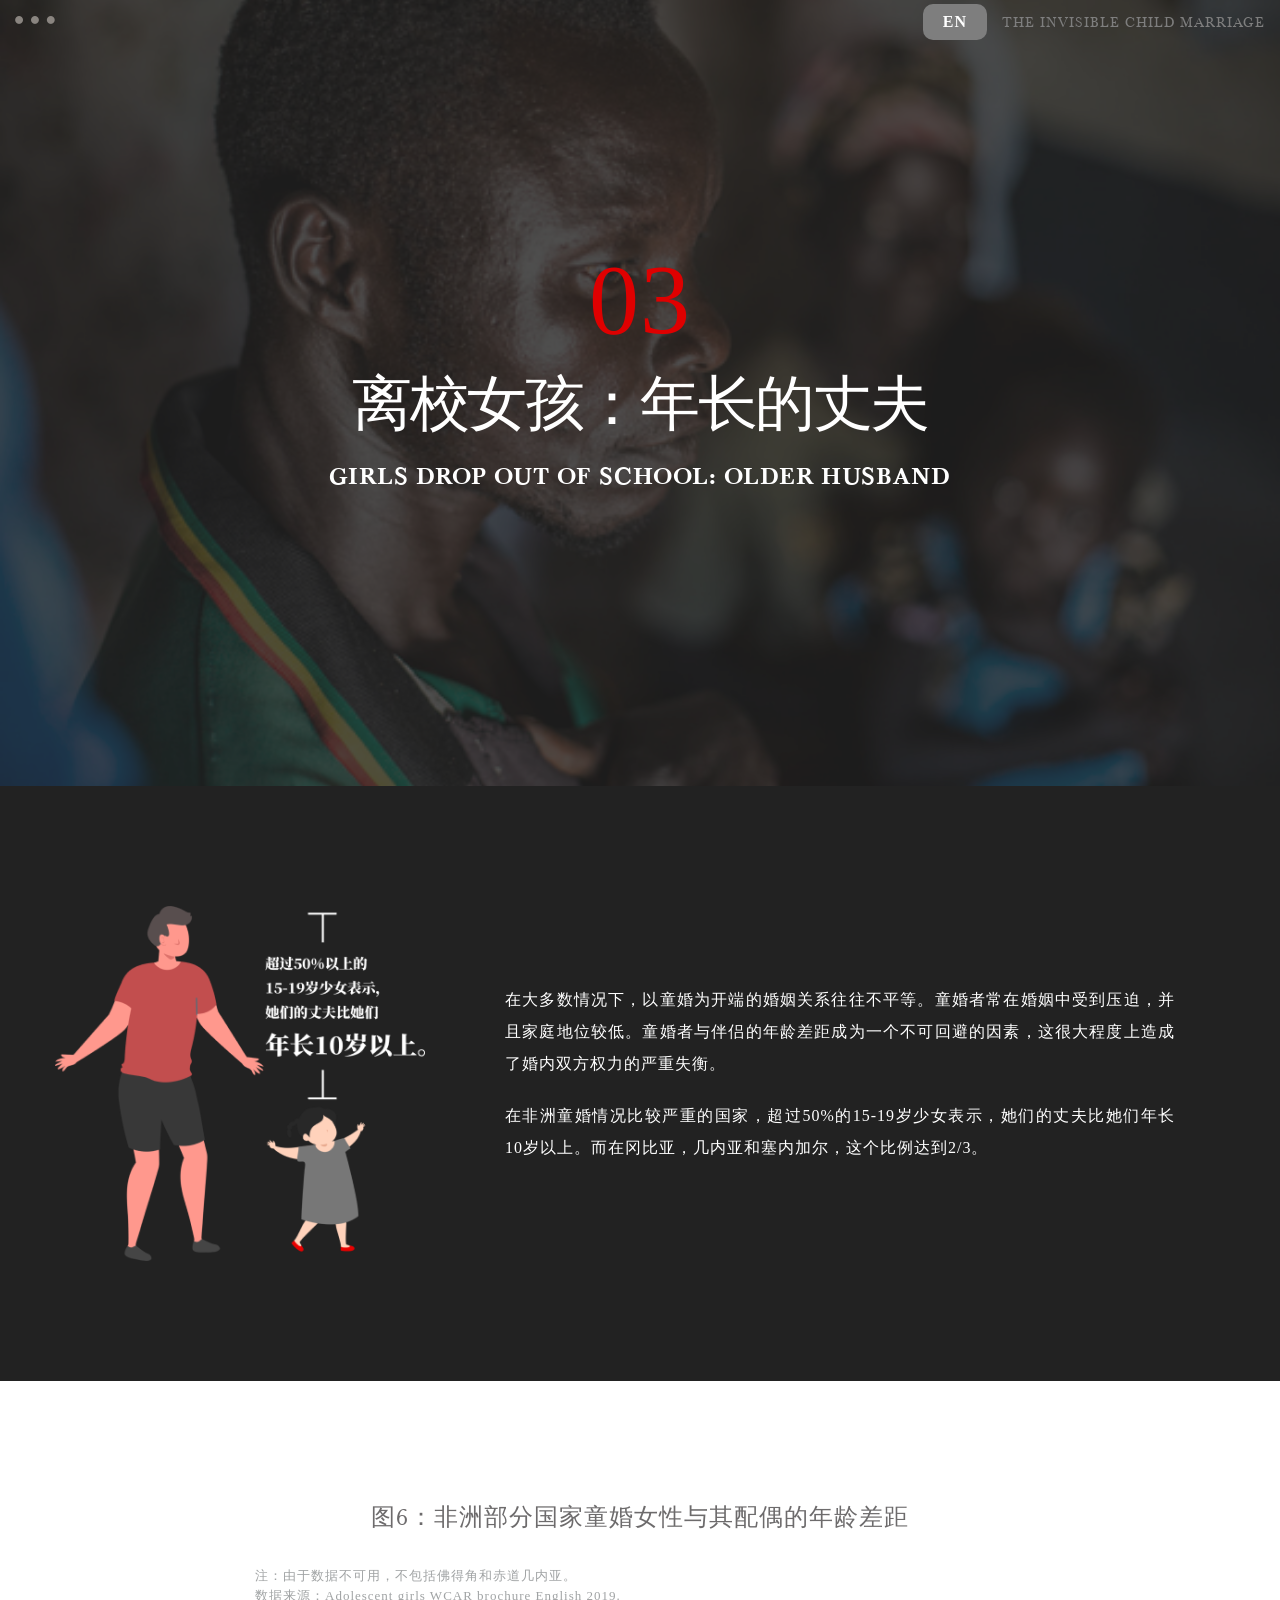
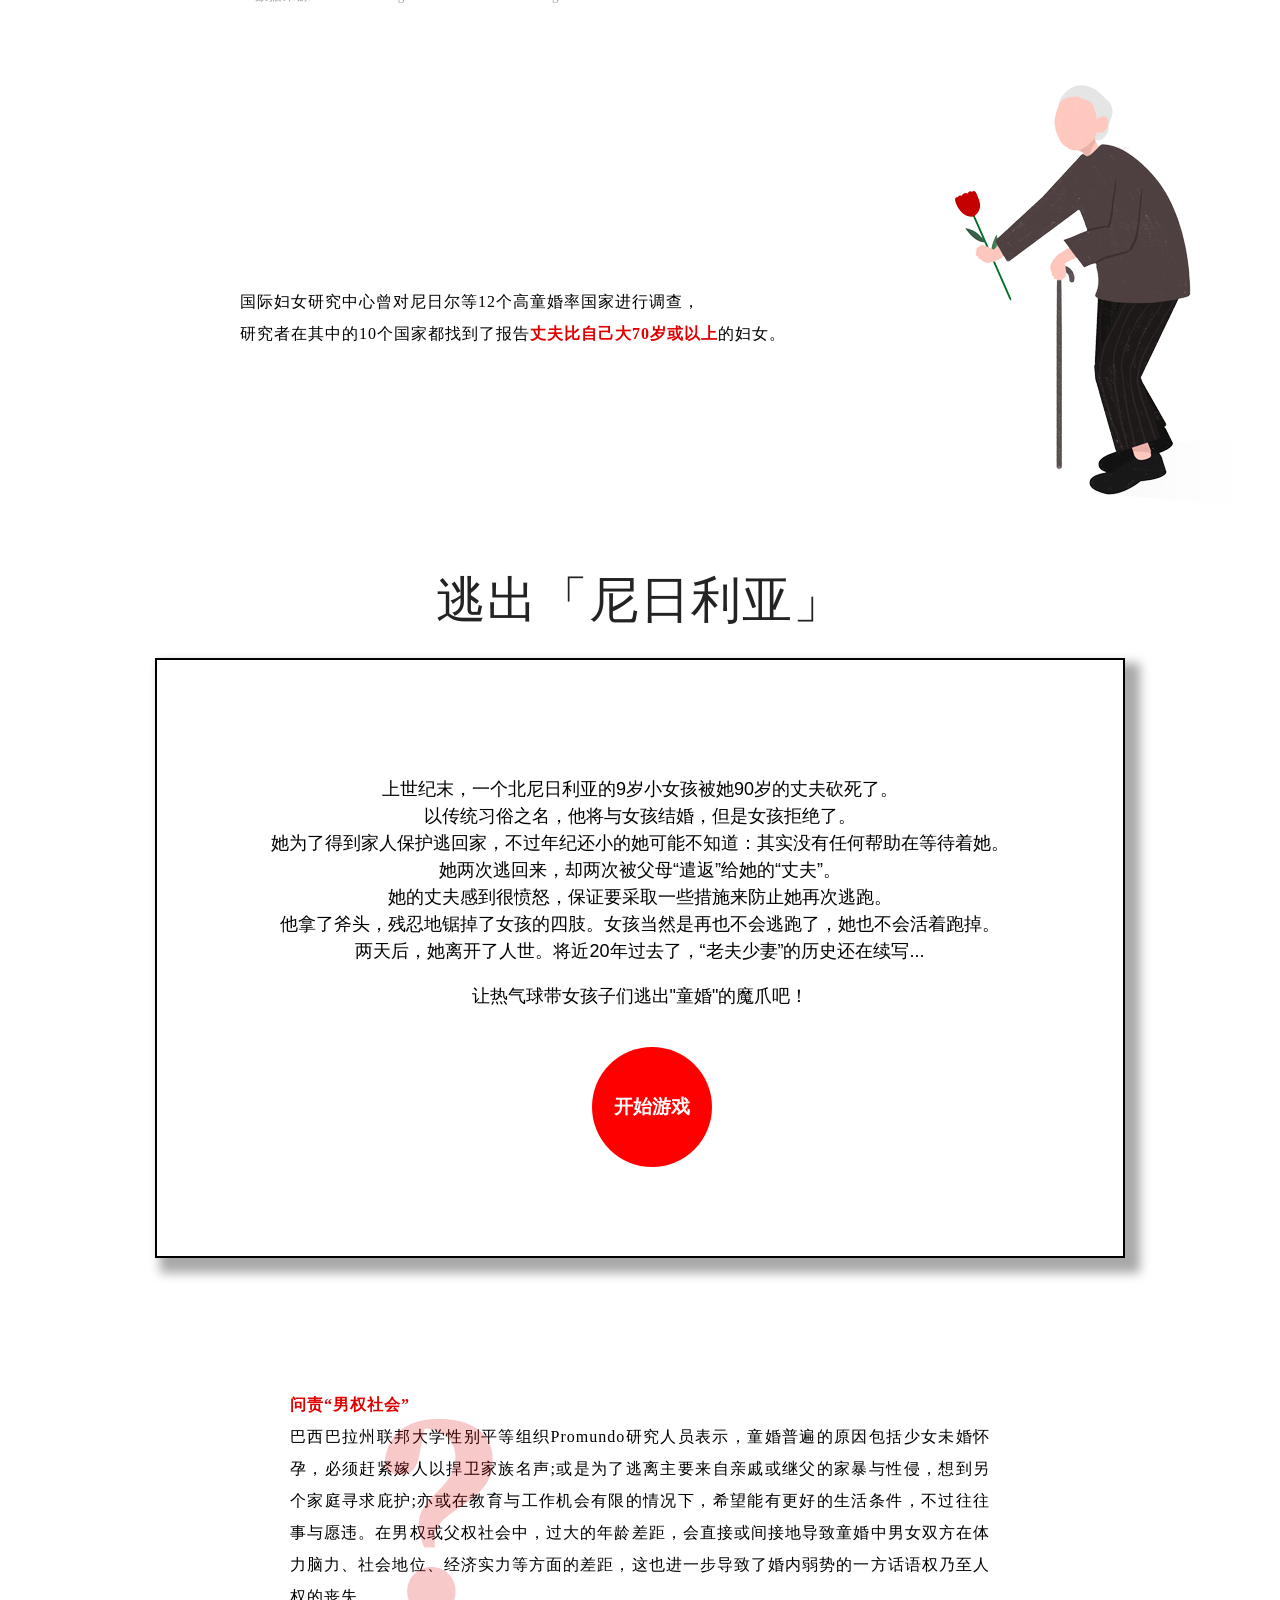
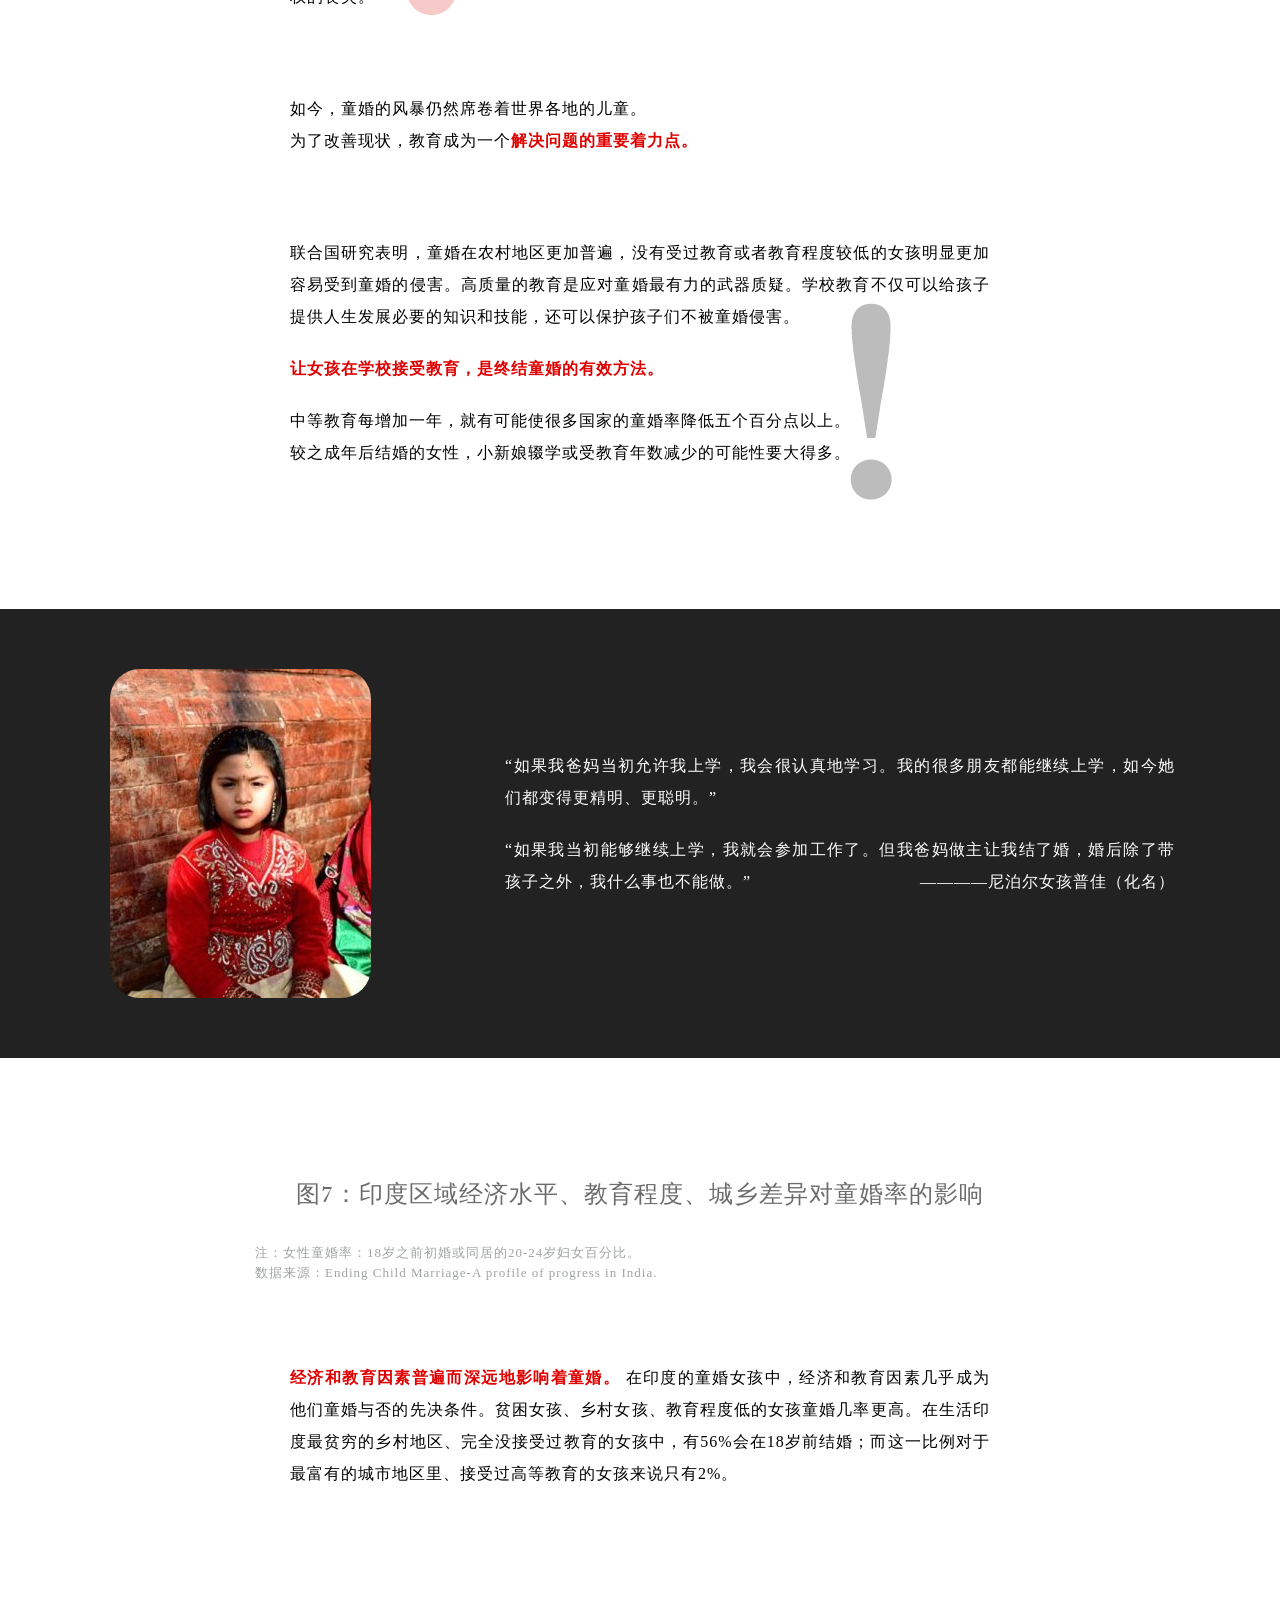
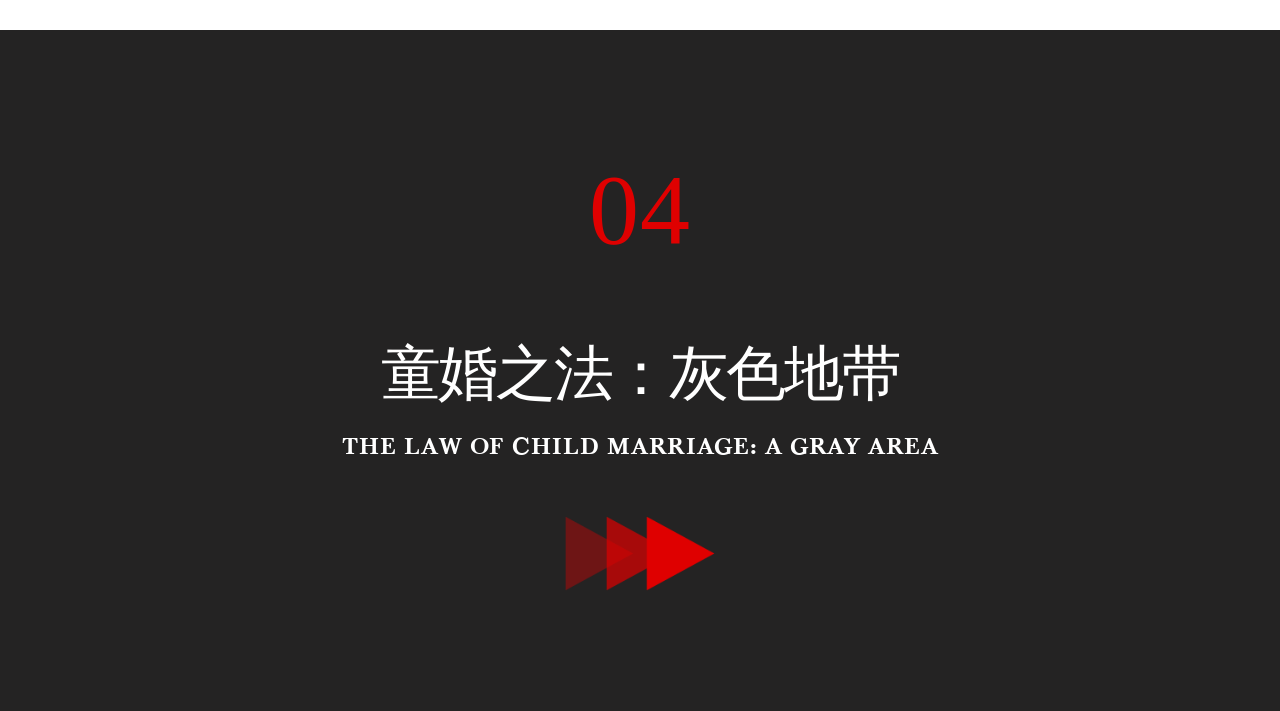
==== commit 9509ae60: "0927" ====
--- a/part-3.html
+++ b/part-3.html
@@ -202,22 +202,17 @@
 
 
         <!-- story开始！！！！！！！！！！！！！！！！ -->
-        <section class="story white">
-            <div class="container">
-                <h1 class="pb-20" style="text-align: center;font-size: 50px;">「尼日利亚」的故事</h1>
+        <section class="story white pb-120">
+            <div class="container">
+                <h1 class="pb-20" style="text-align: center;font-size: 50px;">逃出「尼日利亚」</h1>
                 <div class="row">
-                    <div class="col-md-0 col-lg-2 ">
-                    </div>
-                    <div class="col-md-12 col-lg-8  pb-120">
-                        <div class="view view-first img-fluid" style="border-radius: 15px;">
-                            <img src="assets/images/pics/pic34.jpg" alt="" class="img-fluid" style="width: 100%;" />
-                            <div class="mask" style="display: flex; flex-wrap: wrap; align-content: space-around;justify-content: center;">
-                                <p class="word" style="padding: 0;text-align: justify;">上世纪末，一个北尼日利亚的9岁小女孩被她90岁的丈夫砍死了。以传统习俗之名，他将与女孩结婚，但是女孩拒绝了。她为了得到家人保护逃回家，不过年纪还小的她可能不知道：其实没有任何帮助在等待着她。她两次逃回来，却两次被父母“遣返”给她的“丈夫”。她的丈夫感到很愤怒，保证要采取一些措施来防止她再次逃跑。他拿了斧头，残忍地锯掉了女孩的四肢。女孩当然是再也不会逃跑了，她也不会活着跑掉。两天后，她离开了人世。将近20年过去了，“老夫少妻”的历史还在续写...</p>
-
-                            </div>
-                        </div>
-                    </div>
-                </div>
+                    <div class="col-lg-1"></div>
+                    <div class="col-md-12 col-lg-10" >
+                       
+                        <iframe src="gameInit.html" frameborder="0" height="600px" width="100%" style="border: 2px solid black;box-shadow: darkgrey 10px 10px 10px 5px"></iframe>
+                    </div>
+                </div>
+               
             </div>
         </section>
         <!-- story结束！！！！！！！！！！！！！！！！ -->
